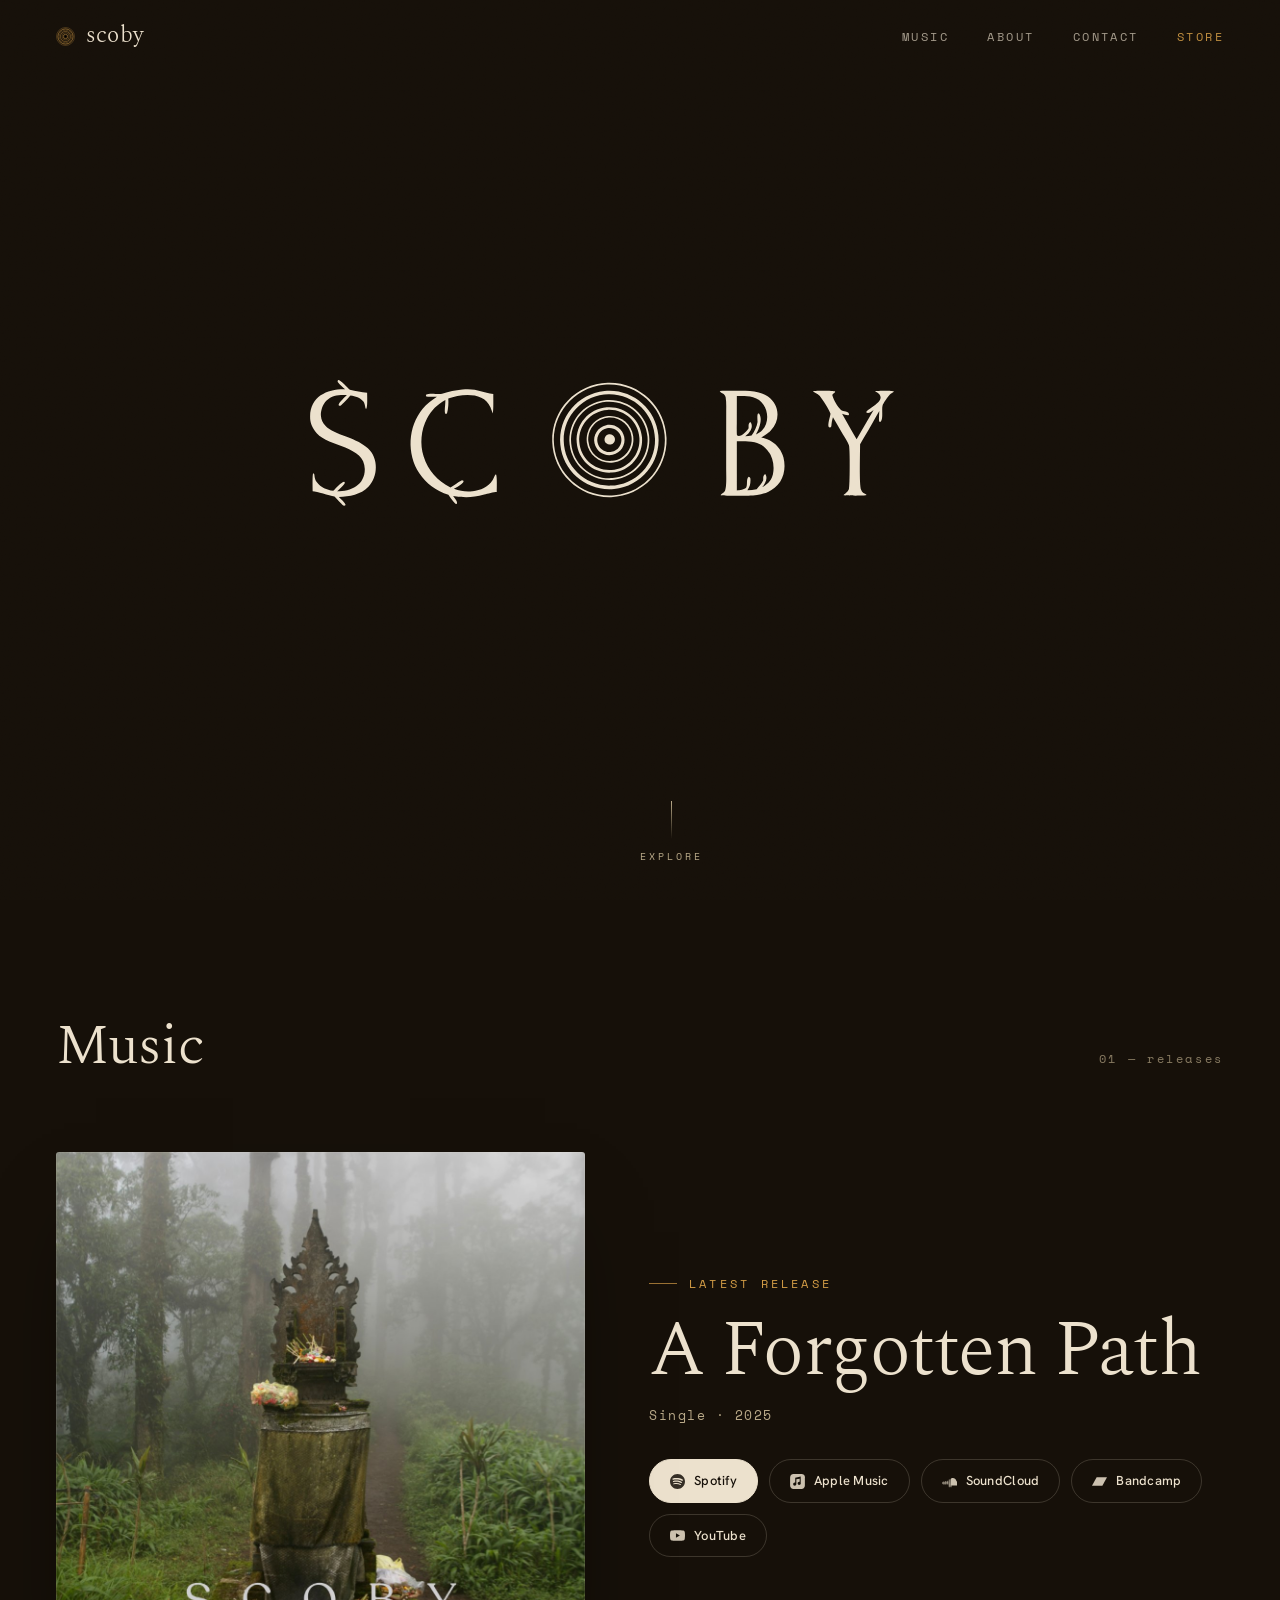
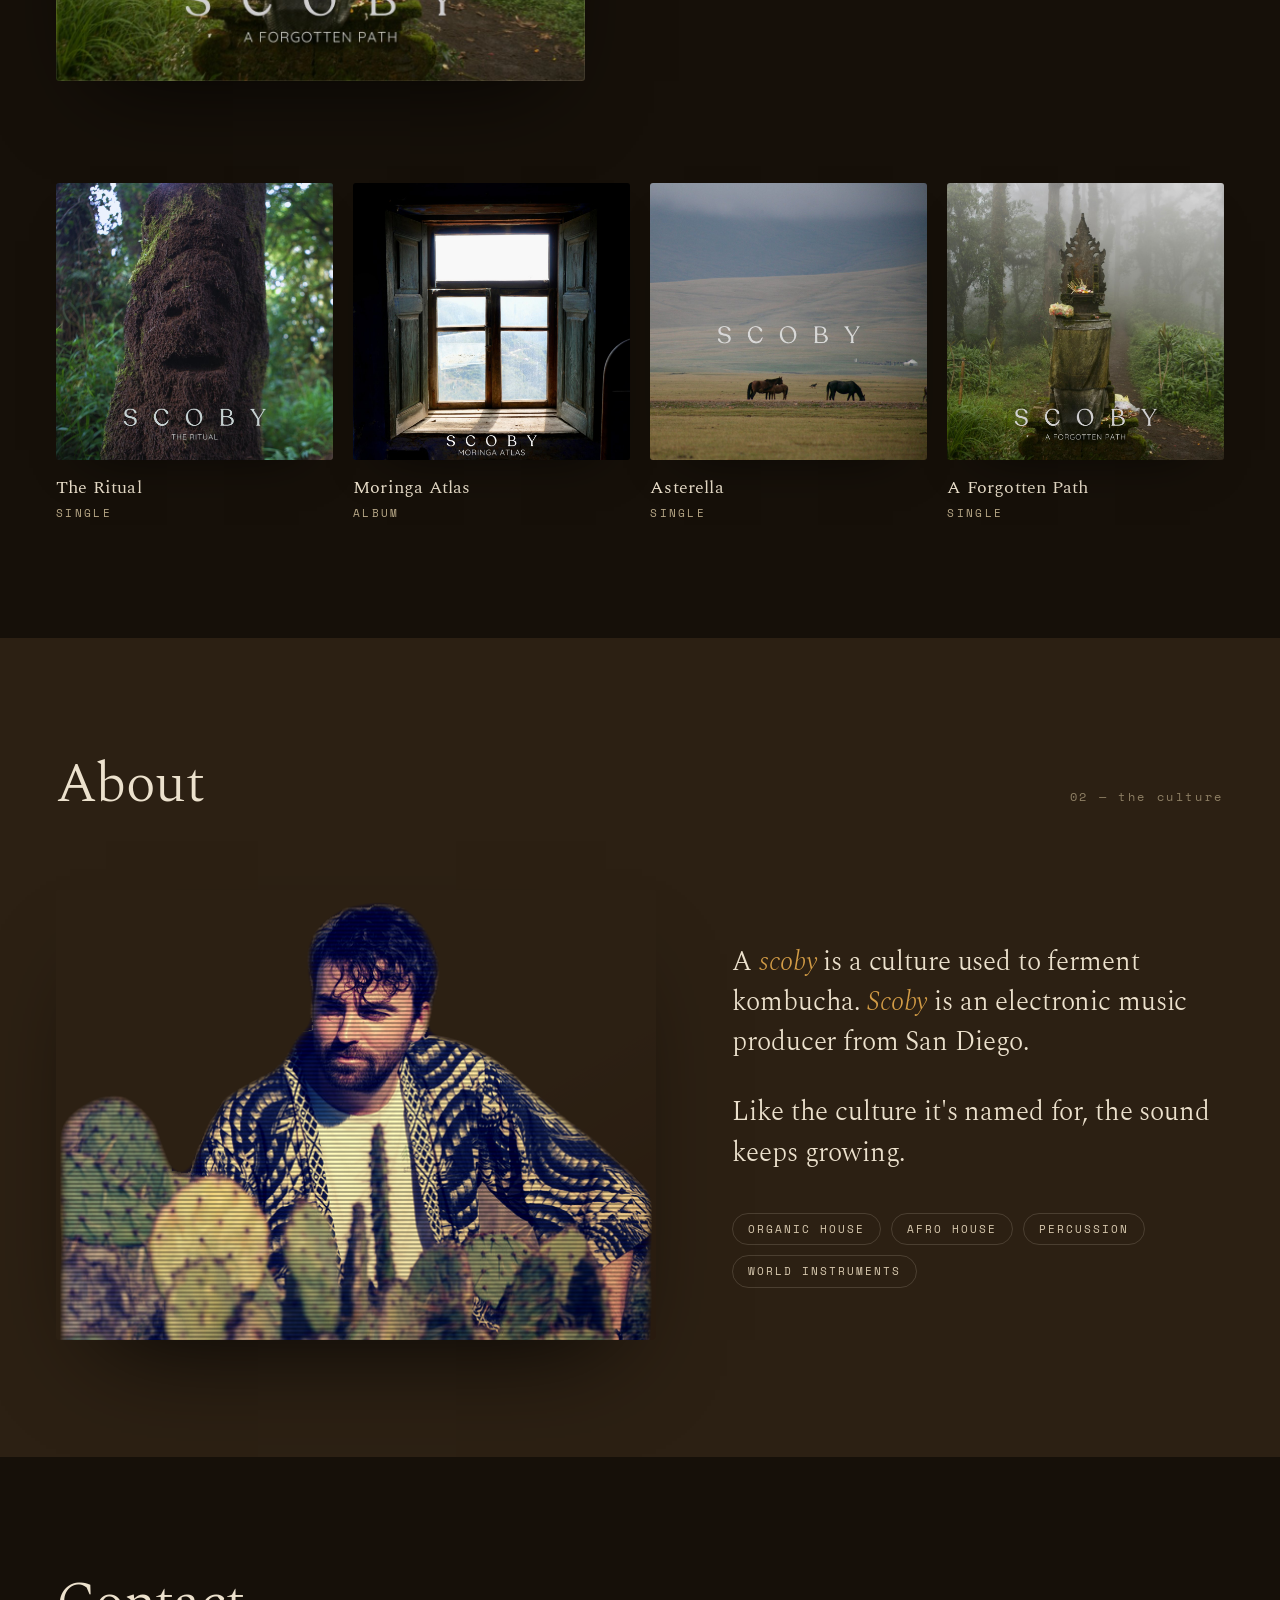
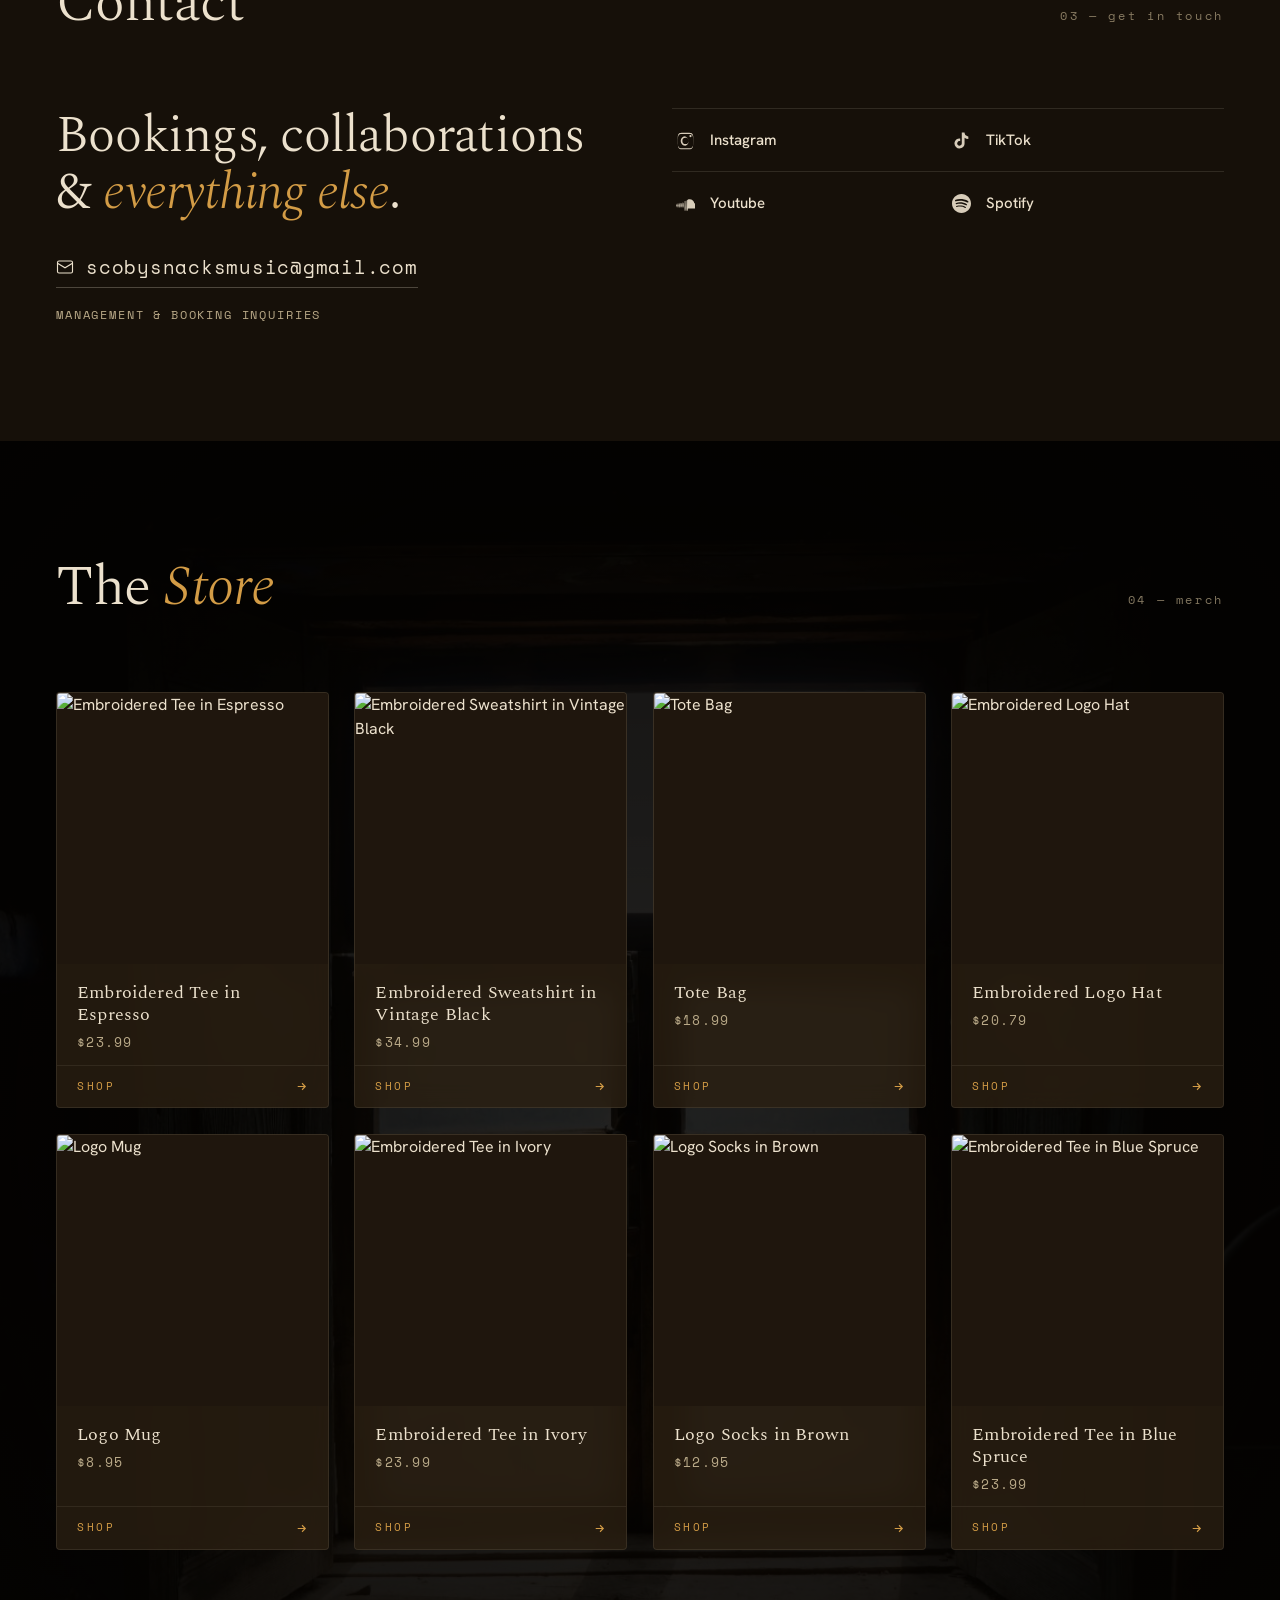
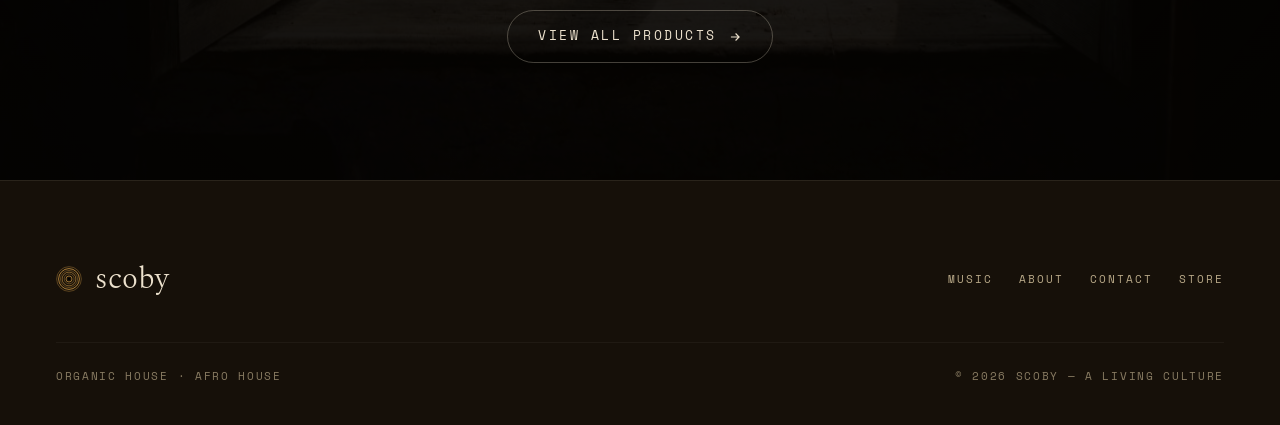
==== index.html @ 1d7c2900 "fix: lowercase index.html" ====
<!DOCTYPE html>
<html lang="en">
<head>
<meta charset="UTF-8" />
<meta name="viewport" content="width=device-width, initial-scale=1.0" />
<title>scoby</title>
<link rel="stylesheet" href="assets/brand-tokens.css" />
<link rel="stylesheet" href="assets/site.css" />
<script>document.documentElement.classList.add('js');</script>
</head>
<body>

<!-- shared disc / pellicle symbol -->
<svg width="0" height="0" style="position:absolute" aria-hidden="true">
  <symbol id="disc" viewBox="0 0 100 100">
    <g fill="none" stroke="currentColor">
      <circle cx="50" cy="50" r="47.5" stroke-width="1.4"></circle>
      <circle cx="50" cy="50" r="40" stroke-width="3"></circle>
      <circle cx="50" cy="50" r="33" stroke-width="1.4"></circle>
      <circle cx="50" cy="50" r="26.5" stroke-width="2.2"></circle>
      <circle cx="50.6" cy="49.4" r="19" stroke-width="1.4"></circle>
      <circle cx="50" cy="50" r="11.5" stroke-width="2.6"></circle>
    </g>
    <circle class="o-core" cx="50.4" cy="49.6" r="4.4"></circle>
  </symbol>
</svg>

<!-- ====================== NAV ====================== -->
<nav class="nav" id="nav">
  <a class="nav-brand" href="#top">
    <svg class="disc"><use href="#disc"></use></svg>
    <span>scoby</span>
  </a>
  <div class="nav-links">
    <a href="#music">Music</a>
    <a href="#about">About</a>
    <a href="#contact">Contact</a>
    <a class="store-link" href="#store">Store</a>
  </div>
</nav>

<!-- ====================== HERO ====================== -->
<header class="hero" id="top">
  <div class="hero-mark">
    <div class="ripple-field" id="rippleField" aria-hidden="true"></div>
    <div class="wordmark" id="wordmark" style="--fg:#ece1cd;--bg:#161009" role="img" aria-label="scoby">
      <svg class="wordmark-svg" xmlns="http://www.w3.org/2000/svg" xmlns:xlink="http://www.w3.org/1999/xlink" version="1.1" viewBox="575.5 464.59 560 278.82"><g fill="none" fill-rule="nonzero" stroke="none" stroke-width="1" stroke-linecap="none" stroke-linejoin="none" stroke-miterlimit="10" font-family="none" font-weight="none" font-size="none"><g id="stage"><g id="layer1-1"><g id="Group-1"><g id="Group-1-1"><g id="Group-1-2"><g transform="translate(-25.5,0)"><path d="M857.23087,554.38393c23.24218,-0.6686 42.63164,17.61275 43.32617,40.84713c0.69181,23.23466 -17.57657,42.63701 -40.81875,43.35235c-23.27446,0.71645 -42.71723,-17.57723 -43.4104,-40.84467c-0.69289,-23.26772 17.62634,-42.68539 40.90296,-43.35481z" id="Path-1-1" fill="var(--fg)"></path><path d="M854.46094,555.77417c22.52031,-2.19141 42.54413,14.31156 44.68516,36.83032c2.13829,22.5185 -14.41563,42.49596 -36.94688,44.58405c-22.4577,2.08126 -42.36284,-14.40258 -44.49648,-36.84809c-2.13336,-22.44551 14.31008,-42.38198 36.7582,-44.56628z" id="Path-1-2" fill="var(--bg)"></path><path d="M854.8711,560.38825c19.95273,-1.96618 37.71796,12.62201 39.66484,32.57104c1.94413,19.94903 -12.66836,37.69272 -32.62383,39.61625c-19.92894,1.9208 -37.64605,-12.65973 -39.58854,-32.57871c-1.94249,-19.91898 12.62378,-37.64544 32.54753,-39.60859z" id="Path-1-3" fill="var(--fg)"></path><path d="M857.93634,562.84427c18.53359,-0.27444 33.7996,14.48977 34.13866,33.01797c0.33906,18.52818 -14.37735,33.83992 -32.91094,34.24282c-18.62329,0.40482 -34.03204,-14.39438 -34.37246,-33.01358c-0.34016,-18.61922 14.51735,-33.97139 33.14472,-34.24721z" id="Path-1-4" fill="var(--bg)"></path><path d="M855.07343,567.22298c16.1711,-1.85657 30.78359,9.74641 32.63204,25.9118c1.85117,16.16539 -9.76171,30.76778 -25.93554,32.61014c-16.1607,1.84126 -30.75681,-9.75925 -32.60578,-25.9148c-1.84899,-16.15527 9.74914,-30.75165 25.9093,-32.60712z" id="Path-1-5" fill="var(--fg)"></path><path d="M856.15352,568.34479c15.50937,-1.25027 29.1047,10.28244 30.39531,25.78251c1.28789,15.50007 -10.21289,29.12006 -25.71406,30.44907c-15.55859,1.33366 -29.24278,-10.21492 -30.5375,-25.77075c-1.29446,-15.55583 10.29273,-29.20617 25.85625,-30.46083z" id="Path-1-6" fill="var(--bg)"></path><path d="M856.50625,572.4335c13.29727,-1.06223 24.93204,8.86105 25.97657,22.15356c1.04453,13.29225 -8.9004,24.90972 -22.19766,25.93558c-13.27239,1.02396 -24.86668,-8.89194 -25.90901,-22.15877c-1.04235,-13.26655 8.86128,-24.87035 22.13011,-25.93039z" id="Path-1-7" fill="var(--fg)"></path><path d="M856.90819,574.33981c12.21718,-0.83754 22.8047,8.37313 23.66055,20.58376c0.85587,12.21089 -8.34258,22.80768 -20.55704,23.68158c-12.23878,0.8758 -22.86622,-8.34279 -23.72425,-20.57937c-0.85777,-12.23632 8.37976,-22.84651 20.62074,-23.68595z" id="Path-1-8" fill="var(--bg)"></path><path d="M856.30664,578.97794c9.43359,-1.44956 18.24648,5.04431 19.65195,14.47966c1.40547,9.43535 -5.13242,18.21439 -14.57695,19.57538c-9.38437,1.35169 -18.09446,-5.1307 -19.49089,-14.50372c-1.39617,-9.37302 5.04765,-18.11162 14.41589,-19.55132z" id="Path-1-9" fill="var(--fg)"></path><path d="M857.00937,580.10139c8.76094,-1.0491 16.71796,5.19876 17.7707,13.95757c1.05547,8.75909 -5.18983,16.71509 -13.95077,17.77403c-8.76913,1.06004 -16.73547,-5.18947 -17.79066,-13.95539c-1.05519,-8.76592 5.20078,-16.72628 13.97075,-17.77621z" id="Path-1-10" fill="var(--bg)"></path><path d="M856.05782,585.54452c6.0293,-1.30549 11.9793,2.51559 13.29453,8.54069c1.31796,6.02482 -2.49648,11.97772 -8.52031,13.30455c-6.04023,1.32983 -12.01183,-2.49237 -13.33171,-8.53221c-1.32016,-6.03984 2.51452,-12.00397 8.5575,-13.31303z" id="Path-1-11" fill="var(--fg)"></path><path d="M856.66484,587.7403c4.85625,-0.97884 9.57852,2.19086 10.50819,7.05478c0.93242,4.86364 -2.28319,9.55289 -7.15859,10.43633c-4.80704,0.87115 -9.41992,-2.2909 -10.33866,-7.08758c-0.91819,-4.79694 2.19843,-9.43807 6.98906,-10.40353z" id="Path-1-12" fill="var(--bg)"></path><path d="M857.46875,592.39237c2.00157,-0.67626 4.1754,0.3835 4.87266,2.37619c0.69727,1.99269 -0.33906,4.17536 -2.32695,4.89371c-1.30157,0.4718 -2.75899,0.20692 -3.81172,-0.69321c-1.05547,-0.89985 -1.54492,-2.29665 -1.28241,-3.65736c0.26251,-1.36071 1.23593,-2.47542 2.54842,-2.91933z" id="Path-1-13" fill="var(--fg)"></path></g><g transform="translate(-25.5,0)"><path d="M939.7543,560.37321c2.63866,-0.26789 5.92265,-0.12246 8.60507,-0.1118c7.01366,0.02789 13.23164,-0.43215 20.11133,1.17593c13.46406,3.14675 18.45977,17.82131 8.9004,28.0737c-2.24493,2.41063 -4.13711,3.48187 -7.05469,5.10173c2.80547,0.6779 4.80704,1.25001 7.31446,2.74002c4.51993,2.63833 7.79295,6.97988 9.08633,12.05126c1.5504,6.15685 0.81484,12.40086 -2.43086,17.86723c-3.60664,5.08887 -8.00078,7.76492 -14.10118,9.17511c-1.93319,0.43898 -3.89648,0.72983 -5.87343,0.87005c-2.41446,0.15253 -23.01795,0.398 -23.88476,-0.14214c0.25704,-1.16883 2.4418,-1.53675 3.19101,-3.32334l0.06563,-0.15772l0.0711,-0.17248c1.18399,-2.85072 0.74101,-12.29318 0.74101,-15.79773l0.0082,-25.33477l0.01913,-16.39964c0.00273,-3.48215 0.18866,-7.63453 -0.40742,-11.04206c-0.51406,-2.9226 -3.66952,-2.87478 -4.36133,-4.57335z" id="Path-1-14" fill="var(--fg)"></path><path d="M952.35157,597.36453c4.4461,-0.03171 8.59688,-0.21814 13.08125,0.72354c10.43437,2.18977 15.68984,13.74081 13.52148,23.56293c-1.01718,4.60286 -4.02227,7.31228 -7.96796,9.65676c1.87852,-2.28654 4.36406,-6.02809 2.58671,-9.37467c-0.10664,-0.20201 -0.3418,-0.16046 -0.60976,-0.20802c-1.41094,1.13602 -1.13204,2.7105 -1.16484,4.40306c-1.15664,2.42868 -3.08165,4.55202 -4.85625,6.55947c-2.22852,0.56747 -4.53359,0.75306 -6.81953,0.90695c1.77735,-2.52625 2.28594,-4.26638 2.28594,-7.36885c0,-1.22569 0.04648,-2.21902 -1.36718,-2.57574c-1.97695,1.46541 -0.61249,6.23502 -1.76094,7.79063c-1.1457,1.55534 -5.11601,1.95277 -6.9289,2.20507z" id="Path-1-15" fill="var(--bg)"></path><path d="M952.35977,564.12569c4.22188,-0.03636 7.80664,-0.19926 11.94375,0.89877c10.27578,2.72772 13.71836,16.436 6.8961,24.10061c-1.37265,1.54194 -2.92577,2.31933 -4.73866,3.23586c2.16016,-3.62428 5.11054,-10.90211 2.36251,-15.17915c-0.23516,-0.36546 -0.38554,-0.27033 -0.80937,-0.29221c-0.90782,0.99307 -0.36914,4.51704 -0.38282,6.38755c-0.49765,3.5647 -2.35157,7.05369 -4.41601,9.94295c-1.42735,0.26596 -3.19101,0.34005 -4.65937,0.44445c2.74258,-1.85356 6.14688,-5.86218 4.3039,-9.75543c-0.16953,-0.36191 -0.39922,-0.32117 -0.78749,-0.41193c-1.33984,0.82878 -1.03633,2.80945 -1.0418,4.24396c-1.13204,2.02686 -6.24531,7.43172 -8.55313,5.27529c-0.30352,-1.60291 -0.14765,-7.29805 -0.14492,-9.22869z" id="Path-1-16" fill="var(--bg)"></path></g><path d="M633.00227,552.20428c2.17902,-0.00383 6.67872,5.42592 8.71611,7.29068c4.3854,0.87662 8.24387,1.76855 12.71429,2.18594c-0.01777,1.8429 0.48289,11.15414 -0.75796,11.96625c-0.94472,-0.92282 -0.50831,-3.48652 -1.98542,-5.49315c-2.40324,-3.26538 -5.85594,-3.81263 -9.51918,-4.54328c-1.69122,1.8079 -5.73808,6.40776 -7.37242,7.60939c-0.85805,0.14623 -0.52582,0.20992 -1.25207,-0.21786l-0.09706,-0.62679c0.595,-1.90796 4.48984,-5.51257 6.05035,-7.09688c-5.91855,-0.12574 -10.68923,-0.20474 -15.15801,4.35357c-2.62801,2.6807 -4.24511,7.46863 -3.94816,11.22713c0.90972,11.51386 17.0368,13.65061 25.38239,17.94185c3.56399,1.51105 6.31422,3.26484 9.20199,5.84551c7.96606,7.11902 7.63875,20.84917 0.38554,28.37191c-5.63718,5.84659 -13.85562,7.26854 -21.82168,7.41149c1.33984,1.35798 4.76437,4.24314 5.00472,5.84412c-0.38692,0.67297 -0.13946,0.4688 -0.98219,0.71645c-0.82141,-0.09212 -1.62176,-1.08 -2.23589,-1.70048c-1.83613,-1.74013 -3.24543,-3.23068 -4.95113,-5.10528c-4.26181,-0.90423 -12.80371,-3.69808 -16.07704,-3.94383c-0.01148,-1.7833 -0.29258,-12.3328 0.32512,-13.09517l0.62864,-0.01313c0.71094,1.12263 0.01148,3.60079 2.0207,6.2424c3.2293,4.24506 7.24445,5.6167 12.18328,6.59336c1.65265,-1.56544 6.1209,-6.70899 8.04235,-6.74507c0.30542,0.27881 0.56355,0.38405 0.50559,0.7241c-0.27836,1.6357 -4.50106,5.19001 -5.76106,6.3676c10.38352,-0.08393 20.49141,-4.55859 20.4761,-16.54479c-0.0216,-16.99089 -26.41296,-16.11919 -35.42218,-26.29613c-3.32063,-3.75084 -4.99078,-7.30488 -4.88113,-12.4129c0.29366,-14.84704 12.81329,-20.15076 25.77641,-19.87879c-1.6696,-1.78058 -3.75101,-3.42175 -5.27352,-5.33434c-0.40934,-0.51415 -0.10636,-1.05238 0.08258,-1.64389z" id="Path-1-17" fill="var(--fg)"></path><path d="M724.6804,559.28311c9.87192,-1.21421 14.52472,2.33164 22.72866,3.22275c-0.06507,3.49993 0.2934,11.23423 -0.40824,14.41188c-0.69016,-1.51461 -1.08389,-3.03195 -1.70133,-4.5195c-4.84913,-11.68552 -21.6516,-9.98094 -31.07808,-6.42772c0.31145,3.21727 0.01694,7.56265 -0.90672,10.79934c-0.12087,0.42287 -0.54305,0.42395 -0.9111,0.49694l-0.43066,-0.32775c-0.76425,-1.70404 0.23407,-6.96894 0.08996,-9.91097c-6.08453,3.56388 -10.19923,7.28274 -13.51902,13.65416c-4.45894,8.6492 -5.34216,18.70259 -2.45984,27.99635c3.35671,10.53584 10.09559,17.75106 19.77446,22.7757c2.8123,-1.59634 5.28583,-3.66719 8.13942,-5.13096c0.51542,-0.26432 0.9368,0.04784 1.38413,0.27636l0.08477,0.56692c-0.97754,1.85465 -5.23496,4.22018 -7.1504,5.31685c4.87129,1.68245 8.55586,2.14659 13.65793,1.76226l0.28219,-0.02979c5.77829,-0.64592 11.28284,-3.09235 14.58215,-8.08802c0.95075,-1.4397 1.28517,-3.09182 2.20747,-4.24507l0.41152,0.07217c0.83343,1.71414 0.51489,10.39806 0.49958,12.88032c-2.21075,0.06315 -6.94995,1.26013 -9.24082,1.85464c-8.60972,2.23461 -14.21082,2.4396 -22.92965,1.04227c1.02319,1.32955 3.41331,4.04852 2.82296,5.65197l-0.69728,0.25885c-1.15336,-0.35153 -4.86007,-5.55519 -5.60601,-6.73222c-8.90613,-3.0038 -16.23234,-7.92949 -21.42136,-15.86882c-9.38847,-14.36486 -8.44429,-34.28738 2.48446,-47.56104c3.04472,-3.69781 6.51683,-6.25359 10.4918,-8.84546c-2.02371,0.01585 -5.5453,0.12438 -7.5764,-0.19107c-0.38035,-0.05904 -0.45637,-0.51744 -0.55836,-0.83315l0.29777,-0.56719c2.51153,-1.50175 9.00648,0.00711 11.64352,-0.67079c5.42364,-1.39434 9.36634,-2.64407 15.01254,-3.09017z" id="Path-1-18" fill="var(--fg)"></path><g transform="translate(-25.5,0)"><path d="M1008.63319,560.37567c1.96875,-0.23234 15.26875,-0.44062 16.19296,0.37067c-0.30078,1.34458 -2.3707,1.82785 -2.04805,3.00516c0.92695,3.38757 3.79805,8.21158 6.31641,10.63315c1.29336,1.24537 6.13594,0.64536 5.98007,3.3709l-0.50312,0.4256c-1.22227,0.13886 -3.28672,-0.67571 -4.66484,-1.05922c3.3496,6.18063 7.20508,12.67093 10.69961,18.8182l12.52343,-21.64377c-1.60507,0.94687 -3.93204,3.53601 -5.46329,1.7721c0.95704,-3.13419 18.39141,-9.41676 6.53789,-15.55473c1.76366,-0.2892 13.03204,-0.60191 13.90157,0.26568c-0.49493,0.89357 -2.31329,1.5198 -2.9832,2.20153c-1.40273,1.42905 -4.90546,6.42554 -5.4168,8.23318c-0.71366,2.51069 0.66172,9.19343 -1.20859,11.69017c-0.71913,0.37229 -0.42383,0.35207 -1.1211,0.18396c-0.6207,-1.03789 -0.03829,-6.02207 -0.05195,-7.88848l-2.55665,4.33882c-3.50273,6.47282 -7.86953,13.6271 -11.59101,20.0704c0.01641,6.52258 -0.74922,29.10393 0.74648,33.59446c0.73007,2.1977 1.87305,2.46749 3.79258,3.42229l0.13399,0.41576c-0.91329,0.69457 -15.11563,0.48492 -16.78086,0.18997c0.01913,-0.65001 3.26483,-2.28708 3.89375,-4.54847c0.74101,-2.67387 0.8586,-29.97809 0.0082,-32.34963c-0.9789,-2.73974 -2.92578,-5.45925 -4.40782,-7.97623l-7.38282,-12.65617c-0.5961,2.01538 -0.92695,3.66037 -1.11016,5.76022c-0.1039,1.20081 -0.0711,1.51816 -1.17305,1.88035c-0.33906,-0.08693 -0.74922,-0.11125 -0.84765,-0.37038c-0.90235,-2.36908 0.95704,-7.26718 1.32617,-9.90387c-1.25782,-3.28261 -5.68476,-10.19989 -7.87772,-12.98884c-0.71641,-0.91297 -3.3961,-2.59487 -4.54453,-2.9565c-0.12578,-0.29139 -0.23242,-0.54014 -0.31993,-0.74624z" id="Path-1-19" fill="var(--fg)"></path></g></g></g></g><path d="M882,433" id="Path-1-20" fill-opacity="0" fill="#000000"></path></g></g></g></svg>
    </div>
  </div>
  <a class="hero-scroll" href="#music">
    <span class="line"></span>
    explore
  </a>
</header>

<!-- ====================== MUSIC ====================== -->
<section class="s music" id="music">
  <div class="s-wrap">
    <div class="s-head reveal">
      <h2>Music</h2>
      <div class="s-num">01 — releases</div>
    </div>

    <!-- featured -->
    <div class="featured reveal">
      <div class="featured-art">
        <img src="assets/photos/covers/forgotten-path.jpg" alt="A Forgotten Path — cover art" />
      </div>
      <div class="featured-info">
        <div class="featured-tag">Latest release</div>
        <h3 class="featured-title">A Forgotten Path</h3>
        <div class="featured-meta">Single · 2025</div>
        <div class="platforms">
          <a class="plat solid" href="https://open.spotify.com/artist/4gDCBU4G6B8zIIvQwgx7DQ?si=UP82bdMqRYCZ8WVpIGgVWg" target="_blank" rel="noopener">
            <svg viewBox="0 0 24 24"><path d="M12 0C5.4 0 0 5.4 0 12s5.4 12 12 12 12-5.4 12-12S18.66 0 12 0zm5.52 17.34c-.24.36-.66.48-1.02.24-2.82-1.74-6.36-2.1-10.56-1.14-.42.12-.78-.18-.9-.54-.12-.42.18-.78.54-.9 4.56-1.02 8.52-.6 11.64 1.32.42.18.48.66.3 1.02zm1.44-3.3c-.3.42-.84.6-1.26.3-3.24-1.98-8.16-2.58-11.94-1.38-.48.12-1.02-.12-1.14-.6-.12-.48.12-1.02.6-1.14 4.38-1.32 9.78-.66 13.5 1.62.36.18.54.78.24 1.2zm.12-3.36C15.24 8.4 8.82 8.16 5.16 9.3c-.6.18-1.2-.18-1.38-.72-.18-.6.18-1.2.72-1.38 4.26-1.26 11.28-1.02 15.72 1.62.54.3.72 1.02.42 1.56-.3.42-1.02.6-1.56.3z"/></svg>
            Spotify
          </a>
          <a class="plat" href="https://music.apple.com/us/artist/scoby/1760517511" target="_blank" rel="noopener">
            <svg viewBox="0 0 24 24"><path d="M23.997 6.124a9.23 9.23 0 0 0-.24-2.19c-.317-1.31-1.062-2.31-2.18-3.043C20.7.41 19.84.180 18.94.07c-.62-.07-1.24-.09-1.85-.09H6.91c-.61 0-1.23.02-1.85.09-.9.11-1.76.34-2.44.83C1.5 1.62.75 2.62.43 3.93a9.23 9.23 0 0 0-.24 2.19C.18 6.74.18 7.36.18 7.97v8.06c0 .61 0 1.23.01 1.85.01.74.08 1.47.24 2.19.32 1.31 1.07 2.31 2.19 3.04.68.49 1.54.72 2.44.83.62.07 1.24.09 1.85.09h10.18c.61 0 1.23-.02 1.85-.09.9-.11 1.76-.34 2.44-.83 1.12-.73 1.87-1.73 2.18-3.04.16-.72.23-1.45.24-2.19.01-.62.01-1.24.01-1.85V7.97c0-.61 0-1.23-.01-1.85zM17.3 14.93c0 1.43-1.16 2.59-2.59 2.59a2.59 2.59 0 0 1-2.59-2.59c0-1.43 1.16-2.59 2.59-2.59.27 0 .52.04.77.12V7.5l-5.32 1.06v7.55c0 1.43-1.16 2.59-2.59 2.59a2.59 2.59 0 0 1 0-5.18c.27 0 .53.04.77.12V5.93l8.78-1.75v10.75z"/></svg>
            Apple Music
          </a>
          <a class="plat" href="https://soundcloud.com/scobysnacks/tracks" target="_blank" rel="noopener">
            <svg viewBox="0 0 24 24"><path d="M1.175 12.225c-.051 0-.094.046-.101.1l-.233 2.154.233 2.105c.007.058.05.1.101.1.05 0 .09-.052.099-.1l.255-2.105-.27-2.154c0-.057-.045-.1-.09-.1zm-.899.828c-.06 0-.091.037-.104.094L0 14.479l.165 1.308c.014.057.045.094.09.094s.089-.045.104-.104l.21-1.298-.21-1.319c-.015-.06-.06-.09-.09-.09zm1.83-1.229c-.061 0-.12.045-.12.104l-.21 2.563.225 2.458c0 .06.045.12.119.12.061 0 .12-.061.12-.12l.254-2.474-.254-2.548c0-.06-.061-.12-.135-.12zm.945-.089c-.075 0-.135.06-.15.135l-.193 2.64.21 2.544c.016.077.075.138.149.138.075 0 .135-.061.15-.15l.24-2.532-.24-2.623c0-.075-.06-.135-.166-.135zm1.155.36c-.005-.09-.075-.149-.159-.149-.09 0-.158.06-.164.149l-.217 2.43.2 2.563c.011.09.075.148.158.148.084 0 .153-.06.165-.148l.226-2.563-.21-2.43zm.824-.918c-.101 0-.18.09-.18.181l-.21 2.989.166 2.591c0 .104.09.181.18.181.094 0 .18-.09.18-.181l.196-2.591-.196-2.989c0-.105-.075-.181-.16-.181zm1.155.165c-.105 0-.195.09-.21.195l-.194 2.65.18 2.602c.014.105.105.18.21.18.104 0 .194-.09.21-.18l.196-2.602-.196-2.65c-.016-.12-.105-.21-.21-.21zm1.064.135c-.119 0-.21.105-.224.225l-.18 2.43.18 2.578c.014.119.105.21.224.21.12 0 .21-.105.225-.225l.195-2.563-.21-2.43c-.014-.12-.105-.225-.21-.225zm1.244-.769c-.135 0-.24.105-.24.24l-.165 3.184.165 2.563c0 .135.105.24.24.24s.24-.105.24-.24l.18-2.563-.18-3.184c0-.135-.105-.24-.24-.24zm1.066.27c-.149 0-.255.119-.27.254l-.149 2.929.165 2.548c.014.135.119.255.254.255.149 0 .254-.12.27-.255l.165-2.548-.165-2.929c-.016-.149-.121-.254-.27-.254zm1.949-2.222c-.044-.029-.104-.046-.164-.046-.075 0-.149.017-.21.061-.089.061-.149.165-.149.27v.075l-.149 8.625.075 1.575.075 1.529c.014.196.165.345.359.345.18 0 .33-.149.345-.345l.18-3.104-.18-8.685c0-.149-.105-.27-.24-.315zm1.523-.345c-.061-.045-.149-.075-.225-.075-.09 0-.18.03-.24.075-.105.075-.165.18-.165.315v.045l-.135 8.985.075 1.529.075 1.515c.014.21.18.375.39.375.195 0 .375-.165.39-.375l.149-3.044-.165-8.985c0-.165-.105-.3-.24-.36zm1.65-.66c-.061-.045-.149-.075-.24-.075-.075 0-.165.03-.225.06-.12.075-.195.21-.195.345v.135l-.119 9.494.135 1.5.119 1.485c.016.224.196.404.42.404.21 0 .39-.18.405-.404l.135-2.985-.149-9.523c0-.18-.12-.331-.286-.391zm9.78 3.93c-.464 0-.899.105-1.305.286-.27-3.044-2.819-5.428-5.928-5.428-.764 0-1.499.149-2.158.405-.255.105-.33.21-.33.42v10.514c0 .224.165.405.375.42h9.346c1.874 0 3.389-1.515 3.389-3.389s-1.515-3.389-3.389-3.389z"/></svg>
            SoundCloud
          </a>
          <a class="plat" href="https://scobysnacks.bandcamp.com/" target="_blank" rel="noopener">
            <svg viewBox="0 0 24 24"><path d="M0 18.75l7.437-13.5H24l-7.438 13.5H0z"/></svg>
            Bandcamp
          </a>
          <a class="plat" href="https://music.youtube.com/channel/UCH_X4bpYq2nIgHP8GtVC9kQ" target="_blank" rel="noopener">
            <svg viewBox="0 0 24 24"><path d="M23.498 6.186a3.016 3.016 0 0 0-2.122-2.136C19.505 3.545 12 3.545 12 3.545s-7.505 0-9.377.505A3.017 3.017 0 0 0 .502 6.186C0 8.07 0 12 0 12s0 3.93.502 5.814a3.016 3.016 0 0 0 2.122 2.136c1.871.505 9.376.505 9.376.505s7.505 0 9.377-.505a3.015 3.015 0 0 0 2.122-2.136C24 15.93 24 12 24 12s0-3.93-.502-5.814zM9.545 15.568V8.432L15.818 12l-6.273 3.568z"/></svg>
            YouTube
          </a>
        </div>
      </div>
    </div>

    <!-- release grid -->
    <div class="releases reveal">
      <a class="release" href="https://open.spotify.com/artist/4gDCBU4G6B8zIIvQwgx7DQ?si=fp825w46SFq3bZcQkEv30Q" target="_blank" rel="noopener">
        <div class="release-art">
          <img src="assets/photos/covers/the-ritual.jpg" alt="The Ritual — cover art" />
          <span class="release-play"><span><svg viewBox="0 0 24 24"><path d="M8 5v14l11-7z"/></svg></span></span>
        </div>
        <div class="release-info">
          <div class="release-name">The Ritual</div>
          <div class="release-type">Single</div>
        </div>
      </a>
      <a class="release" href="https://open.spotify.com/album/3AmwztaA2zpMO6V4MUBx7l?si=DomCKBk9StuICAQL8QI-ww" target="_blank" rel="noopener">
        <div class="release-art">
          <img src="assets/photos/covers/moringa-atlas.jpg" alt="Moringa Atlas — cover art" />
          <span class="release-play"><span><svg viewBox="0 0 24 24"><path d="M8 5v14l11-7z"/></svg></span></span>
        </div>
        <div class="release-info">
          <div class="release-name">Moringa Atlas</div>
          <div class="release-type">Album</div>
        </div>
      </a>
      <a class="release" href="https://open.spotify.com/album/3nmHlL02SeFRz4AqRgJxWf?si=6pNYYV_QS5yCsotVPH9r6g" target="_blank" rel="noopener">
        <div class="release-art">
          <img src="assets/photos/covers/masupella.jpg" alt="Asterella — cover art" />
          <span class="release-play"><span><svg viewBox="0 0 24 24"><path d="M8 5v14l11-7z"/></svg></span></span>
        </div>
        <div class="release-info">
          <div class="release-name">Asterella</div>
          <div class="release-type">Single</div>
        </div>
      </a>
      <a class="release" href="https://open.spotify.com/album/1UTHv9dyaHSPirx4PvQhwU?si=d6wdFgmNRnO60OGldvuxnA" target="_blank" rel="noopener">
        <div class="release-art">
          <img src="assets/photos/covers/forgotten-path.jpg" alt="A Forgotten Path — cover art" />
          <span class="release-play"><span><svg viewBox="0 0 24 24"><path d="M8 5v14l11-7z"/></svg></span></span>
        </div>
        <div class="release-info">
          <div class="release-name">A Forgotten Path</div>
          <div class="release-type">Single</div>
        </div>
      </a>
    </div>
  </div>
</section>

<!-- ====================== ABOUT ====================== -->
<section class="s about" id="about">
  <div class="s-wrap">
    <div class="s-head reveal">
      <h2>About</h2>
      <div class="s-num">02 — the culture</div>
    </div>
    <div class="about-grid">
      <div class="about-photo reveal">
        <img src="assets/photos/about-main.png" alt="scoby" />
      </div>
      <div class="about-body reveal">
        <p>A <em>scoby</em> is a culture used to ferment kombucha. <em>Scoby</em> is an electronic music producer from San Diego.</p>
        <p>Like the culture it's named for, the sound keeps growing.</p>
        <div class="about-tags">
          <span>organic house</span>
          <span>afro house</span>
          <span>percussion</span>
          <span>world instruments</span>
        </div>
      </div>
    </div>
  </div>
</section>

<!-- ====================== CONTACT ====================== -->
<section class="s contact" id="contact">
  <div class="s-wrap">
    <div class="s-head reveal">
      <h2>Contact</h2>
      <div class="s-num">03 — get in touch</div>
    </div>
    <div class="contact-inner">
      <div class="reveal">
        <p class="contact-lead">Bookings, collaborations &amp; <em>everything else</em>.</p>
        <a class="contact-email" href="mailto:scobysnacksmusic@gmail.com">
          <svg width="18" height="18" viewBox="0 0 24 24" fill="none" stroke="currentColor" stroke-width="1.5"><rect x="2" y="4" width="20" height="16" rx="2"></rect><path d="m2 7 10 6 10-6"></path></svg>
          <span>scobysnacksmusic@gmail.com</span>
        </a>
        <div class="contact-note">Management &amp; booking inquiries</div>
      </div>
      <div class="socials reveal">
        <a class="social" href="https://www.instagram.com/scobymusic/" target="_blank" rel="noopener">
          <svg viewBox="0 0 24 24"><path d="M12 2.16c3.2 0 3.58.01 4.85.07 1.17.05 1.8.25 2.23.41.56.22.96.48 1.38.9.42.42.68.82.9 1.38.16.42.36 1.06.41 2.23.06 1.27.07 1.65.07 4.85s-.01 3.58-.07 4.85c-.05 1.17-.25 1.8-.41 2.23-.22.56-.48.96-.9 1.38-.42.42-.82.68-1.38.9-.42.16-1.06.36-2.23.41-1.27.06-1.65.07-4.85.07s-3.58-.01-4.85-.07c-1.17-.05-1.8-.25-2.23-.41a3.72 3.72 0 0 1-1.38-.9 3.72 3.72 0 0 1-.9-1.38c-.16-.42-.36-1.06-.41-2.23C2.17 15.58 2.16 15.2 2.16 12s.01-3.58.07-4.85c.05-1.17.25-1.8.41-2.23.22-.56.48-.96.9-1.38.42-.42.82-.68 1.38-.9.42-.16 1.06-.36 2.23-.41C8.42 2.17 8.8 2.16 12 2.16zm0 1.62c-3.15 0-3.52.01-4.76.07-1.15.05-1.77.24-2.19.4-.55.22-.94.47-1.35.88-.41.41-.66.8-.88 1.35-.16.42-.35 1.04-.4 2.19-.06 1.24-.07 1.61-.07 4.76s.01 3.52.07 4.76c.05 1.15.24 1.77.4 2.19.22.55.47.94.88 1.35.41.41.8.66 1.35.88.42.16 1.04.35 2.19.4 1.24.06 1.61.07 4.76.07s3.52-.01 4.76-.07c1.15-.05 1.77-.24 2.19-.4.55-.22.94-.47 1.35-.88.41-.41.66-.8.88-1.35.16-.42.35-1.04.4-2.19.06-1.24.07-1.61.07-4.76s-.01-3.52-.07-4.76c-.05-1.15-.24-1.77-.4-2.19a3.64 3.64 0 0 0-.88-1.35 3.64 3.64 0 0 0-1.35-.88c-.42-.16-1.04-.35-2.19-.4-1.24-.06-1.61-.07-4.76-.07zm0 2.76a6.07 6.07 0 1 0 0 12.14A6.07 6.07 0 0 0 12 7.3zm0 10.01a3.94 3.94 0 1 1 0-7.88 3.94 3.94 0 0 1 0 7.88zm7.73-10.2a1.42 1.42 0 1 1-2.84 0 1.42 1.42 0 0 1 2.84 0z"/></svg>
          Instagram
          <span class="grow">↗</span>
        </a>
        <a class="social" href="https://www.tiktok.com/@scobysnackz" target="_blank" rel="noopener">
          <svg viewBox="0 0 24 24"><path d="M19.59 6.69a4.83 4.83 0 0 1-3.77-4.25V2h-3.45v13.67a2.89 2.89 0 0 1-5.2 1.74 2.89 2.89 0 0 1 2.31-4.64c.3 0 .59.04.87.13V9.4a6.84 6.84 0 0 0-1-.05A6.33 6.33 0 0 0 5 20.1a6.34 6.34 0 0 0 10.86-4.43v-7a8.16 8.16 0 0 0 4.77 1.52v-3.4a4.85 4.85 0 0 1-1.04-.1z"/></svg>
          TikTok
          <span class="grow">↗</span>
        </a>
        <a class="social" href="https://www.youtube.com/@scobysnack" target="_blank" rel="noopener">
          <svg viewBox="0 0 24 24"><path d="M1.175 12.225c-.051 0-.094.046-.101.1l-.233 2.154.233 2.105c.007.058.05.1.101.1.05 0 .09-.052.099-.1l.255-2.105-.27-2.154c0-.057-.045-.1-.09-.1zm-.899.828c-.06 0-.091.037-.104.094L0 14.479l.165 1.308c.014.057.045.094.09.094s.089-.045.104-.104l.21-1.298-.21-1.319c-.015-.06-.06-.09-.09-.09zm1.83-1.229c-.061 0-.12.045-.12.104l-.21 2.563.225 2.458c0 .06.045.12.119.12.061 0 .12-.061.12-.12l.254-2.474-.254-2.548c0-.06-.061-.12-.135-.12zm.945-.089c-.075 0-.135.06-.15.135l-.193 2.64.21 2.544c.016.077.075.138.149.138.075 0 .135-.061.15-.15l.24-2.532-.24-2.623c0-.075-.06-.135-.166-.135zm1.155.36c-.005-.09-.075-.149-.159-.149-.09 0-.158.06-.164.149l-.217 2.43.2 2.563c.011.09.075.148.158.148.084 0 .153-.06.165-.148l.226-2.563-.21-2.43zm.824-.918c-.101 0-.18.09-.18.181l-.21 2.989.166 2.591c0 .104.09.181.18.181.094 0 .18-.09.18-.181l.196-2.591-.196-2.989c0-.105-.075-.181-.16-.181zm1.155.165c-.105 0-.195.09-.21.195l-.194 2.65.18 2.602c.014.105.105.18.21.18.104 0 .194-.09.21-.18l.196-2.602-.196-2.65c-.016-.12-.105-.21-.21-.21zm1.064.135c-.119 0-.21.105-.224.225l-.18 2.43.18 2.578c.014.119.105.21.224.21.12 0 .21-.105.225-.225l.195-2.563-.21-2.43c-.014-.12-.105-.225-.21-.225zm1.244-.769c-.135 0-.24.105-.24.24l-.165 3.184.165 2.563c0 .135.105.24.24.24s.24-.105.24-.24l.18-2.563-.18-3.184c0-.135-.105-.24-.24-.24zm1.066.27c-.149 0-.255.119-.27.254l-.149 2.929.165 2.548c.014.135.119.255.254.255.149 0 .254-.12.27-.255l.165-2.548-.165-2.929c-.016-.149-.121-.254-.27-.254zm1.949-2.222c-.044-.029-.104-.046-.164-.046-.075 0-.149.017-.21.061-.089.061-.149.165-.149.27v.075l-.149 8.625.075 1.575.075 1.529c.014.196.165.345.359.345.18 0 .33-.149.345-.345l.18-3.104-.18-8.685c0-.149-.105-.27-.24-.315zm1.523-.345c-.061-.045-.149-.075-.225-.075-.09 0-.18.03-.24.075-.105.075-.165.18-.165.315v.045l-.135 8.985.075 1.529.075 1.515c.014.21.18.375.39.375.195 0 .375-.165.39-.375l.149-3.044-.165-8.985c0-.165-.105-.3-.24-.36zm1.65-.66c-.061-.045-.149-.075-.24-.075-.075 0-.165.03-.225.06-.12.075-.195.21-.195.345v.135l-.119 9.494.135 1.5.119 1.485c.016.224.196.404.42.404.21 0 .39-.18.405-.404l.135-2.985-.149-9.523c0-.18-.12-.331-.286-.391zm9.78 3.93c-.464 0-.899.105-1.305.286-.27-3.044-2.819-5.428-5.928-5.428-.764 0-1.499.149-2.158.405-.255.105-.33.21-.33.42v10.514c0 .224.165.405.375.42h9.346c1.874 0 3.389-1.515 3.389-3.389s-1.515-3.389-3.389-3.389z"/></svg>
          Youtube
          <span class="grow">↗</span>
        </a>
        <a class="social" href="https://open.spotify.com/artist/4gDCBU4G6B8zIIvQwgx7DQ?si=AL9y1htHSd6r5eSLnyTABA" target="_blank" rel="noopener">
          <svg viewBox="0 0 24 24"><path d="M12 0C5.4 0 0 5.4 0 12s5.4 12 12 12 12-5.4 12-12S18.66 0 12 0zm5.52 17.34c-.24.36-.66.48-1.02.24-2.82-1.74-6.36-2.1-10.56-1.14-.42.12-.78-.18-.9-.54-.12-.42.18-.78.54-.9 4.56-1.02 8.52-.6 11.64 1.32.42.18.48.66.3 1.02zm1.44-3.3c-.3.42-.84.6-1.26.3-3.24-1.98-8.16-2.58-11.94-1.38-.48.12-1.02-.12-1.14-.6-.12-.48.12-1.02.6-1.14 4.38-1.32 9.78-.66 13.5 1.62.42.18.54.78.24 1.2zm.12-3.36C15.24 8.4 8.82 8.16 5.16 9.3c-.6.18-1.2-.18-1.38-.72-.18-.6.18-1.2.72-1.38 4.26-1.26 11.28-1.02 15.72 1.62.54.3.72 1.02.42 1.56-.3.42-1.02.6-1.56.3z"/></svg>
          Spotify
          <span class="grow">↗</span>
        </a>
      </div>
    </div>
  </div>
</section>

<!-- ====================== STORE ====================== -->
<section class="store" id="store">
  <div class="store-bg"></div>
  <div class="store-wrap">
    <div class="s-head reveal">
      <h2>The <em>Store</em></h2>
      <div class="s-num">04 — merch</div>
    </div>
    <div class="merch-grid" id="merchGrid">
      <div class="merch-loading">
        <span class="merch-spinner"></span>
        <span>loading</span>
      </div>
    </div>
    <div class="store-cta-row reveal">
      <a class="btn btn-outline" href="https://scoby-shop.fourthwall.com" target="_blank" rel="noopener">
        View all products
        <svg viewBox="0 0 24 24"><path d="M5 12h14M13 6l6 6-6 6" fill="none" stroke="currentColor" stroke-width="2"/></svg>
      </a>
    </div>
  </div>
</section>

<!-- ====================== FOOTER ====================== -->
<footer class="footer">
  <div class="footer-inner">
    <a class="footer-mark" href="#top">
      <svg class="disc"><use href="#disc"></use></svg>
      <span>scoby</span>
    </a>
    <div class="footer-links">
      <a href="#music">Music</a>
      <a href="#about">About</a>
      <a href="#contact">Contact</a>
      <a href="#store">Store</a>
    </div>
  </div>
  <div class="footer-base">
    <span>organic house · afro house</span>
    <span>© 2026 scoby — a living culture</span>
  </div>
</footer>

<script data-cfasync="false" src="/cdn-cgi/scripts/5c5dd728/cloudflare-static/email-decode.min.js"></script><script>
  // nav background on scroll
  const nav = document.getElementById('nav');
  const onScroll = () => nav.classList.toggle('scrolled', window.scrollY > 60);
  onScroll();
  window.addEventListener('scroll', onScroll, { passive: true });

  // ripple from the O — fires outward on load, then settles
  const field = document.getElementById('rippleField');
  const reduce = window.matchMedia('(prefers-reduced-motion: reduce)').matches;
  function emitRipples() {
    if (!field || reduce) return;
    const count = 4;
    for (let i = 0; i < count; i++) {
      const r = document.createElement('span');
      r.className = 'ripple';
      r.style.animationDelay = (0.45 + i * 0.42) + 's';
      r.style.opacity = '0';
      field.appendChild(r);
      requestAnimationFrame(() => r.classList.add('go'));
      r.addEventListener('animationend', () => r.remove());
    }
  }
  // let the mark draw in first, then ripple outward from the pellicle
  window.addEventListener('load', () => {
    setTimeout(emitRipples, 950);
  });

  // scroll reveal
  var io = new IntersectionObserver((entries) => {
    entries.forEach((e) => {
      if (e.isIntersecting) { e.target.classList.add('in'); io.unobserve(e.target); }
    });
  }, { threshold: 0.12, rootMargin: '0px 0px -8% 0px' });
  document.querySelectorAll('.reveal').forEach((el) => io.observe(el));
</script>


<script>
  // Fourthwall merch — hardcoded for reliability (CORS blocks client-side API calls)
  (function initStore() {
    const SHOP = 'https://scoby-shop.fourthwall.com';
    const grid = document.getElementById('merchGrid');
    if (!grid) return;

    const products = [
      {
        name:  'Embroidered Tee in Espresso',
        price: '$23.99',
        slug:  'scoby-logo-embroidered-tee-in-espresso',
        img:   'https://imgproxy.fourthwall.dev/1l1_mVfinQ-0-5Ink_fImOMpBqljI0nS9OuYUh_ZSK4/w:800/sm:1/enc/M5fl7-ujLE8ItAD6/GVZR9iMBdDaRk-cy/RlaGqdstFzars9ao/XLVxYai1aczmFBcp/CVgkwVGw3tzau4-q/18Mg9C11_1TQ3cXT/qUEC9T_klAwN0mxt/xFxCEOwlxHe9aF0u/dY_cu3PAZhuzDwf7/7iPcgMWZUdu4AXo7/Sj5Efd96-lv_NLP8/0CuZx-ERmYACTg0y/FxCD6YiauhQHdrTY/v6EDdM3cHciwKgQ7/_-V_6fJSZFE.jpg'
      },
      {
        name:  'Embroidered Sweatshirt in Vintage Black',
        price: '$34.99',
        slug:  'scoby-logo-embroidered-sweatshirt-in-vintage-black',
        img:   'https://imgproxy.fourthwall.dev/1AAZBhg3dOLmp_IPHNLXi65A3XKq1Ap1hgTL0PADkwI/w:800/sm:1/enc/DWhrbqyXabl65Y5j/H1bpvhbQVRHoIZqt/y_bTihEhlJ_8Niew/rtmAkLibPyjld-sf/dSYRbJ-N-Bxnij6p/sTHEMXdD3rOAW5nQ/34UtbmukhbdM_7Dk/pAQBqnLHfydsK3Gk/0W9dbMyzBqe84qP4/1xrtBUYZvpeXtYM2/8haWNkPyCorT5tBG/5XGeoAxygJZlfa_v/RSvKc8oXohR7AseD/-pKKm_koAAoVRjgN/S3s0aU0TQpo.jpg'
      },
      {
        name:  'Tote Bag',
        price: '$18.99',
        slug:  'scoby-tote-bag',
        img:   'https://imgproxy.fourthwall.dev/XdQNV6JV_QY99Zu1wEkHSdcS9ChqcdeV6Xi3l9ed32A/w:800/sm:1/enc/dfgh42fE4sp6bpIk/7haYzq8iQiQVkz6W/KOnVnMbsaO0xKx2t/7MM9VZOYBQpYui5X/tLP44HixgNKSP2dq/UE1Q7uG6TmyZeuV6/VYGRPKPnUogirqGL/ZL5wGDI2nDhaW9Ey/HquEpkIys-tPA9qj/j2IclAT6wk6xUTDq/Auxsy7iEu2nagDSj/ZhHBtabxBt7ONR_L/zbDW-tlRjyuVItR1/XUR1y88G3oEF_y0_/tIxYQVonL0A.jpg'
      },
      {
        name:  'Embroidered Logo Hat',
        price: '$20.79',
        slug:  'scoby-logo-embroidered-hat',
        img:   'https://imgproxy.fourthwall.dev/TuF5UkU5V80uFH6BWYW4nWLwGNZd68X2XaU_u8-l2nk/w:800/sm:1/enc/t-T1C_-YDlLlKg8J/x_Xnf1DVwn0cVmGP/iZBBz5Ffdf9YQuM4/TCIRfHMocFSmbdtw/dEBylL72PSM-t6q8/w52a70uJuXLedLGj/sP7I4OLKNhsWPZ7i/tn2HcrEyePceyXhS/xN6urrlh0MF2Fnql/w7kG7zb1Da8ITuzx/813HC1v3Up5BpB6A/r_gf-2KUFWtAITM6/A2lCAOCSn_8pCKw_/86agQmH9YW-KwODt/ndCBm9X9Jlo.jpg'
      },
      {
        name:  'Logo Mug',
        price: '$8.95',
        slug:  'scoby-logo-mug',
        img:   'https://imgproxy.fourthwall.dev/zKBz9nCmc9ZNrOSsAo-B08KhTT8Og2suINtxBqa04dI/w:800/sm:1/enc/dDXyaYgP4chvQ4sH/Vm7UMteF_E8Uixv5/GJO_vPQ9nSK9YJkq/sT9zfsucV2Opy8Xg/gghRr4e73KAhDZ_y/-FMXPSzq7SAM_BOL/AiBQ2NIYol5NeCJb/ilyci1T8JK3EWpA2/UV5ZOtRmiMrgk2LZ/YWIbuybTQXgIoyub/fLbz0h78TYJguPSM/NsyhcIDEvsqZbmbx/L9TwgP5cGgc3UJZU/1tIGJfzrDXNPN-z6/kpRW5r8txYQ.jpg'
      },
      {
        name:  'Embroidered Tee in Ivory',
        price: '$23.99',
        slug:  'scoby-logo-embroidered-tee-in-ivory',
        img:   'https://imgproxy.fourthwall.dev/HLx7emFcAvgiInRnhC9tulIchk3Pd3Ylxl-SFGqW8rg/w:800/sm:1/enc/NfThtPr2QfJ1_1II/bXOmiQqAbDj0P7oV/uOAGnXGnqPSsvGSU/4iTxzLgLLmGVGMHW/9Aq0UmBhY6LpPvdt/FFBswMu4FG1sI5r2/pg4rIA4qlfY_fW0q/TfUHbE8lYurtUY18/OoRStBvRg2Nkzp6t/a2SC148mEVJGWHqg/sUHHd5KnWXLK17g2/ynHDNaPe9IJAZiYX/bDz6E-gBbeSCChYO/AAWnWYUOAEYz8cCG/DdrSWBtbJU4.jpg'
      },
      {
        name:  'Logo Socks in Brown',
        price: '$12.95',
        slug:  'scoby-logo-socks-in-brown',
        img:   'https://imgproxy.fourthwall.dev/5un6yI86mCGK9Po_YKnU1hfh3HybuTXzv1UFX02Dca0/w:800/sm:1/enc/EfBllJIQisYYtlZp/hkWs_klbxpj5oI_M/Wa-tkIyqSvNQK9OE/l10JgiUX72m9kJM2/vFXS78RyZ4TnqiBB/cCm4jrUILC26ZarE/F4aPJfV8BsZliDrG/gt9n4t-g_XcD3J52/IG3yXIPoYWMTjgAP/yfL7iKzjfUMb_JKw/GvvgY7e0wziPL64I/lAJR52M0QKTY8TbH/GL266eeGl-UTWwiv/djz7W3fFQYbi-odN/PKJr1qmZ8i8.jpg'
      },
      {
        name:  'Embroidered Tee in Blue Spruce',
        price: '$23.99',
        slug:  'scoby-logo-embroidered-tee-in-blue-spruce',
        img:   'https://imgproxy.fourthwall.dev/nTCr6yR0WEoekhPXoHkBtok19dsqDK6ITcZrJMPhGAE/w:800/sm:1/enc/DULnkycf1HOSLRqZ/ddJ3tuRYt0a-G2Dn/LbRa3SGeQnyk3smt/XHlxphcPHS6ffyUW/_6qNXN4ARwuFqvM-/UfC-6-Sd2bjnQAQ-/yi-fa6ltgMKCIoBq/HY2tESQIkIdBBkSh/UAzantO5ZRJG3gwU/HvjusjAt9fb3jSJi/chMEO3qF7ZZsxzj6/jBmJgtDDFSMdH0dL/JTRP7VscHkZuZ7qE/I78zRLL-ag4QwIoZ/RaMVQ-jXN38.jpg'
      }
    ];

    grid.innerHTML = products.map(p => `
      <a class="merch-card reveal" href="${SHOP}/products/${p.slug}" target="_blank" rel="noopener">
        <div class="merch-img">
          <img src="${p.img}" alt="${p.name}" loading="lazy" referrerpolicy="no-referrer" />
        </div>
        <div class="merch-info">
          <div class="merch-name">${p.name}</div>
          <div class="merch-price">${p.price}</div>
        </div>
        <span class="merch-cta">
          Shop
          <svg viewBox="0 0 24 24"><path d="M5 12h14M13 6l6 6-6 6" fill="none" stroke="currentColor" stroke-width="2"/></svg>
        </span>
      </a>`).join('');

    grid.querySelectorAll('.merch-card').forEach(el => io && io.observe(el));
  })();
</script>

</body>
</html>
---- assets/brand-tokens.css ----
/* ============================================================
   scoby — brand tokens
   The reusable foundation: palette, type, reset, primitives.
   Import this on every surface (site, board, decks).
   ============================================================ */

@import url('https://fonts.googleapis.com/css2?family=Spectral:ital,wght@0,300;0,400;0,500;0,600;1,400&family=Hanken+Grotesk:wght@300;400;500;600;700&family=Space+Mono:wght@400;700&display=swap');

:root {
  /* ---- fermented earth palette ---- */
  --loam:    #161009;   /* warm near-black ground */
  --bark:    #2c2013;   /* deep brown */
  --clay:    #bb6240;   /* terracotta */
  --brew:    #d39c46;   /* kombucha amber */
  --culture: #7e885a;   /* living olive / sage */
  --mother:  #a55f37;   /* deep rust — the "mother" */
  --whey:    #ece1cd;   /* warm cream */
  --whey-2:  #d9cab0;   /* dim cream */
  --whey-3:  #b9a988;   /* muted */

  --ink:     #161009;
  --paper:   #ece1cd;

  /* ---- logo recolour hooks (consumed by /logo SVGs) ---- */
  --scoby-ink:    var(--whey);
  --scoby-ground: var(--loam);

  --maxw: 1180px;

  --serif: 'Spectral', Georgia, serif;
  --sans:  'Hanken Grotesk', system-ui, sans-serif;
  --mono:  'Space Mono', ui-monospace, monospace;
}

* { box-sizing: border-box; margin: 0; padding: 0; }

html { scroll-behavior: smooth; }

body {
  font-family: var(--sans);
  background: var(--loam);
  color: var(--whey);
  -webkit-font-smoothing: antialiased;
  text-rendering: optimizeLegibility;
  line-height: 1.5;
}

/* grain overlay — fixed, non-interactive */
body::after {
  content: "";
  position: fixed;
  inset: 0;
  pointer-events: none;
  z-index: 9999;
  opacity: 0.05;
  mix-blend-mode: overlay;
  background-image: url("data:image/svg+xml,%3Csvg xmlns='http://www.w3.org/2000/svg' width='180' height='180'%3E%3Cfilter id='n'%3E%3CfeTurbulence type='fractalNoise' baseFrequency='0.85' numOctaves='2' stitchTiles='stitch'/%3E%3C/filter%3E%3Crect width='100%25' height='100%25' filter='url(%23n)'/%3E%3C/svg%3E");
}

/* ============================================================
   layout
   ============================================================ */
.section { padding: clamp(64px, 9vw, 130px) clamp(24px, 6vw, 88px); }
.wrap { max-width: var(--maxw); margin: 0 auto; }

.bg-loam   { background: var(--loam);   color: var(--whey); }
.bg-bark   { background: var(--bark);   color: var(--whey); }
.bg-paper  { background: var(--paper);  color: var(--ink); }
.bg-clay   { background: var(--clay);   color: #1c1109; }

.divider { height: 1px; background: currentColor; opacity: 0.14; }

/* ============================================================
   type primitives
   ============================================================ */
.eyebrow {
  font-family: var(--mono);
  font-size: 12px;
  letter-spacing: 0.32em;
  text-transform: uppercase;
  opacity: 0.62;
  display: flex;
  align-items: center;
  gap: 14px;
}
.eyebrow::before {
  content: "";
  width: 26px; height: 1px;
  background: currentColor;
  opacity: 0.6;
}

.section-num {
  font-family: var(--mono);
  font-size: 12px;
  letter-spacing: 0.2em;
  opacity: 0.4;
}

h1, h2, h3 { font-family: var(--serif); font-weight: 400; line-height: 1.05; }

.h-lead {
  font-size: clamp(34px, 5vw, 64px);
  letter-spacing: -0.01em;
  font-weight: 300;
}
.h-lead em { font-style: italic; color: var(--brew); }

.kicker {
  font-family: var(--mono);
  font-size: 12.5px;
  letter-spacing: 0.18em;
  text-transform: uppercase;
}

.lede {
  font-family: var(--serif);
  font-size: clamp(19px, 2vw, 24px);
  line-height: 1.55;
  font-weight: 300;
  max-width: 30ch;
}
.body { font-size: 15.5px; line-height: 1.65; opacity: 0.82; max-width: 46ch; }
.muted { opacity: 0.6; }

/* concentric disc mark (reusable) */
.disc { display: block; }
.disc circle, .disc ellipse { fill: none; }
---- assets/site.css ----
/* ============================================================
   scoby — website
   Builds on brand-tokens.css. Warm, cinematic, immersive.
   ============================================================ */

:root {
  --nav-h: 74px;
  --ease: cubic-bezier(0.22, 1, 0.36, 1);
}

html { scroll-behavior: smooth; }
body { overflow-x: hidden; }

/* honor anchor offset under fixed nav */
section[id] { scroll-margin-top: var(--nav-h); }

img { display: block; max-width: 100%; }
a { color: inherit; text-decoration: none; }

/* ============================================================
   NAV
   ============================================================ */
.nav {
  position: fixed;
  top: 0; left: 0; right: 0;
  height: var(--nav-h);
  z-index: 200;
  display: flex;
  align-items: center;
  justify-content: space-between;
  padding: 0 clamp(20px, 5vw, 56px);
  transition: background 0.5s var(--ease), backdrop-filter 0.5s var(--ease), border-color 0.5s var(--ease);
  border-bottom: 1px solid transparent;
}
.nav.scrolled {
  background: color-mix(in srgb, var(--loam) 78%, transparent);
  backdrop-filter: blur(14px) saturate(1.1);
  -webkit-backdrop-filter: blur(14px) saturate(1.1);
  border-bottom-color: color-mix(in srgb, var(--whey) 10%, transparent);
}
.nav-brand {
  display: flex;
  align-items: center;
  gap: 11px;
  font-family: var(--serif);
  font-weight: 300;
  font-size: 23px;
  letter-spacing: 0.01em;
  color: var(--whey);
  opacity: 0;
  transform: translateY(-4px);
  transition: opacity 0.6s var(--ease), transform 0.6s var(--ease);
  pointer-events: none;
}
.nav.scrolled .nav-brand { opacity: 1; transform: none; pointer-events: auto; }
.nav-brand .disc { width: 19px; height: 19px; color: var(--brew); }

.nav-links {
  display: flex;
  align-items: center;
  gap: clamp(20px, 3vw, 42px);
}
.nav-links a {
  font-family: var(--mono);
  font-size: 12px;
  letter-spacing: 0.2em;
  text-transform: uppercase;
  color: var(--whey);
  opacity: 0.66;
  position: relative;
  padding: 6px 0;
  transition: opacity 0.3s var(--ease);
}
.nav-links a::after {
  content: "";
  position: absolute;
  left: 0; bottom: 0;
  width: 100%; height: 1px;
  background: var(--brew);
  transform: scaleX(0);
  transform-origin: left;
  transition: transform 0.4s var(--ease);
}
.nav-links a:hover { opacity: 1; }
.nav-links a:hover::after { transform: scaleX(1); }
.nav-links a.store-link { color: var(--brew); opacity: 0.9; }

.nav-toggle { display: none; }

/* ============================================================
   HERO
   ============================================================ */
.hero {
  position: relative;
  min-height: 100svh;
  display: flex;
  flex-direction: column;
  align-items: center;
  justify-content: center;
  text-align: center;
  overflow: hidden;
  background: var(--loam);
}

.hero-eyebrow {
  font-family: var(--mono);
  font-size: clamp(10px, 1.1vw, 12.5px);
  letter-spacing: 0.4em;
  text-transform: uppercase;
  color: var(--whey-3);
  margin-bottom: clamp(26px, 4vh, 44px);
}
@media (prefers-reduced-motion: no-preference) {
  .hero-eyebrow { opacity: 0; animation: fadeUp 1.1s var(--ease) 1.5s forwards; }
}

/* ripple field + wordmark */
.hero-mark {
  position: relative;
  display: flex;
  align-items: center;
  justify-content: center;
  width: min(72vw, 760px);
}

.wordmark {
  position: relative;
  z-index: 3;
  width: 100%;
  display: block;
  --fg: var(--whey);
  --bg: var(--loam);
}
.wordmark-svg {
  display: block;
  width: 100%;
  height: auto;
  overflow: visible;
}
@media (prefers-reduced-motion: no-preference) {
  .wordmark-svg {
    opacity: 0;
    transform: scale(0.965);
    transform-origin: 50% 50%;
    animation: markIn 1.7s var(--ease) 0.25s forwards;
  }
}

/* ripple rings emitted from the O / pellicle center */
.ripple-field {
  position: absolute;
  left: 50%; top: 50%;
  width: 1px; height: 1px;
  transform: translate(-50%, -50%);
  z-index: 1;
  pointer-events: none;
}
.ripple {
  position: absolute;
  left: 50%; top: 50%;
  width: 12vw;
  height: 12vw;
  max-width: 130px;
  max-height: 130px;
  margin-left: -6vw;
  margin-top: -6vw;
  border-radius: 50%;
  border: 1px solid var(--brew);
  transform: scale(0.2);
  opacity: 0;
}
.ripple.go { animation: ripple 3.6s var(--ease) forwards; }

.hero-scroll {
  position: absolute;
  bottom: clamp(22px, 4vh, 40px);
  left: 50%;
  transform: translateX(-50%);
  display: flex;
  flex-direction: column;
  align-items: center;
  gap: 10px;
  font-family: var(--mono);
  font-size: 10px;
  letter-spacing: 0.3em;
  text-transform: uppercase;
  color: var(--whey-3);
}
@media (prefers-reduced-motion: no-preference) {
  .hero-scroll { opacity: 0; animation: fadeUp 1.1s var(--ease) 2.1s forwards; }
}
.hero-scroll .line {
  width: 1px; height: 38px;
  background: linear-gradient(var(--whey-3), transparent);
}
@media (prefers-reduced-motion: no-preference) {
  .hero-scroll .line { animation: scrollLine 2.4s ease-in-out infinite; }
}

/* ============================================================
   keyframes
   ============================================================ */
@keyframes fadeIn { to { opacity: 1; } }
@keyframes fadeUp { from { opacity: 0; transform: translateY(12px); } to { opacity: 1; transform: none; } }
@keyframes markIn {
  from { opacity: 0; transform: scale(0.965); }
  to   { opacity: 1; transform: scale(1); }
}
@keyframes discIn {
  from { opacity: 0; transform: scale(0.6) rotate(-22deg); }
  to   { opacity: 1; transform: scale(1) rotate(0deg); }
}
@keyframes breathe {
  0%, 100% { transform: scale(1); }
  50%      { transform: scale(1.035); }
}
@keyframes ripple {
  0%   { transform: scale(0.3); opacity: 0; }
  12%  { opacity: 0.5; }
  100% { transform: scale(34); opacity: 0; }
}
@keyframes scrollLine {
  0%   { transform: scaleY(0.2); transform-origin: top; opacity: 0.3; }
  50%  { transform: scaleY(1); transform-origin: top; opacity: 1; }
  100% { transform: scaleY(0.2); transform-origin: bottom; opacity: 0.3; }
}

/* ============================================================
   SECTION SCAFFOLD
   ============================================================ */
.s {
  position: relative;
  padding: clamp(80px, 13vh, 168px) clamp(20px, 5vw, 56px);
}
.s-wrap { max-width: 1180px; margin: 0 auto; }

.s-head {
  display: flex;
  align-items: baseline;
  justify-content: space-between;
  gap: 24px;
  margin-bottom: clamp(40px, 6vw, 76px);
}
.s-head h2 {
  font-family: var(--serif);
  font-weight: 300;
  font-size: clamp(30px, 4.4vw, 58px);
  letter-spacing: -0.015em;
  line-height: 1.04;
}
.s-head h2 em { font-style: italic; color: var(--brew); }
.s-num {
  font-family: var(--mono);
  font-size: 12px;
  letter-spacing: 0.22em;
  color: var(--whey-3);
  opacity: 0.7;
  white-space: nowrap;
  padding-top: 0.7em;
}

/* reveal on scroll — progressive enhancement: visible by default, hidden only when JS active */
.reveal { transition: opacity 1s var(--ease), transform 1s var(--ease); }
html.js .reveal { opacity: 0; transform: translateY(26px); }
html.js .reveal.in { opacity: 1; transform: none; }
@media (prefers-reduced-motion: reduce) {
  html.js .reveal { opacity: 1; transform: none; transition: none; }
}

/* ============================================================
   MUSIC
   ============================================================ */
.music { background: var(--loam); }

.featured {
  display: grid;
  grid-template-columns: minmax(0, 0.92fr) 1fr;
  gap: clamp(32px, 5vw, 72px);
  align-items: center;
  margin-bottom: clamp(56px, 8vw, 104px);
}
.featured-art {
  position: relative;
  aspect-ratio: 1;
  border-radius: 3px;
  overflow: hidden;
  box-shadow: 0 40px 90px -40px rgba(0,0,0,0.8);
}
.featured-art img {
  width: 100%; height: 100%;
  object-fit: cover;
  transition: transform 1.4s var(--ease);
}
.featured:hover .featured-art img { transform: scale(1.04); }
.featured-art::after {
  content: "";
  position: absolute; inset: 0;
  box-shadow: inset 0 0 0 1px color-mix(in srgb, var(--whey) 9%, transparent);
  border-radius: 3px;
}

.featured-tag {
  font-family: var(--mono);
  font-size: 11.5px;
  letter-spacing: 0.28em;
  text-transform: uppercase;
  color: var(--brew);
  display: flex; align-items: center; gap: 12px;
  margin-bottom: 22px;
}
.featured-tag::before { content:""; width: 28px; height: 1px; background: var(--brew); opacity: 0.7; }
.featured-title {
  font-family: var(--serif);
  font-weight: 300;
  font-size: clamp(38px, 6vw, 78px);
  line-height: 1;
  letter-spacing: -0.02em;
  margin-bottom: 16px;
}
.featured-meta {
  font-family: var(--mono);
  font-size: 12.5px;
  letter-spacing: 0.12em;
  color: var(--whey-3);
  margin-bottom: 34px;
}

.platforms { display: flex; flex-wrap: wrap; gap: 11px; }
.plat {
  font-family: var(--sans);
  font-size: 13px;
  font-weight: 500;
  letter-spacing: 0.02em;
  color: var(--whey);
  padding: 11px 20px;
  border: 1px solid color-mix(in srgb, var(--whey) 18%, transparent);
  border-radius: 100px;
  display: inline-flex; align-items: center; gap: 9px;
  transition: all 0.34s var(--ease);
}
.plat svg { width: 15px; height: 15px; fill: currentColor; opacity: 0.85; }
.plat:hover {
  border-color: var(--brew);
  color: var(--loam);
  background: var(--brew);
}
.plat.solid {
  background: var(--whey);
  color: var(--loam);
  border-color: var(--whey);
}
.plat.solid:hover { background: var(--brew); border-color: var(--brew); }

/* release grid */
.releases {
  display: grid;
  grid-template-columns: repeat(4, 1fr);
  gap: clamp(14px, 1.6vw, 22px);
}
.release { display: block; position: relative; }
.release-art {
  position: relative;
  aspect-ratio: 1;
  border-radius: 3px;
  overflow: hidden;
  box-shadow: 0 24px 50px -34px rgba(0,0,0,0.75);
}
.release-art img {
  width: 100%; height: 100%; object-fit: cover;
  transition: transform 1.1s var(--ease), filter 0.6s var(--ease);
}
.release-art::after {
  content: "";
  position: absolute; inset: 0;
  background: linear-gradient(to top, color-mix(in srgb, var(--loam) 88%, transparent), transparent 50%);
  opacity: 0;
  transition: opacity 0.5s var(--ease);
}
.release-play {
  position: absolute;
  inset: 0;
  display: flex; align-items: center; justify-content: center;
  z-index: 2;
  opacity: 0;
  transform: scale(0.7);
  transition: opacity 0.4s var(--ease), transform 0.5s var(--ease);
}
.release-play span {
  width: 56px; height: 56px;
  border-radius: 50%;
  border: 1px solid color-mix(in srgb, var(--whey) 70%, transparent);
  display: flex; align-items: center; justify-content: center;
  backdrop-filter: blur(3px);
}
.release-play svg { width: 16px; height: 16px; fill: var(--whey); margin-left: 2px; }
.release:hover .release-art img { transform: scale(1.06); }
.release:hover .release-art::after { opacity: 1; }
.release:hover .release-play { opacity: 1; transform: scale(1); }

.release-info { margin-top: 14px; }
.release-name {
  font-family: var(--serif);
  font-size: 18px;
  font-weight: 400;
  letter-spacing: 0.01em;
}
.release-type {
  font-family: var(--mono);
  font-size: 10.5px;
  letter-spacing: 0.22em;
  text-transform: uppercase;
  color: var(--whey-3);
  margin-top: 5px;
}

/* ============================================================
   ABOUT
   ============================================================ */
.about { background: var(--bark); }
.about-grid {
  display: grid;
  grid-template-columns: 1fr minmax(0, 0.82fr);
  gap: clamp(36px, 6vw, 90px);
  align-items: center;
}
.about-photo {
  position: relative;
  border-radius: 3px;
  overflow: hidden;
  box-shadow: 0 50px 100px -50px rgba(0,0,0,0.9);
}
.about-photo img {
  width: 100%;
  aspect-ratio: 4 / 3;
  object-fit: cover;
  filter: saturate(0.94) contrast(1.04);
}
.about-photo::after {
  content: "";
  position: absolute; inset: 0;
  background: linear-gradient(150deg, transparent 55%, color-mix(in srgb, var(--mother) 30%, transparent));
  mix-blend-mode: multiply;
}
.about-body p {
  font-family: var(--serif);
  font-weight: 300;
  font-size: clamp(19px, 2.1vw, 27px);
  line-height: 1.5;
  letter-spacing: -0.005em;
}
.about-body p + p { margin-top: 1.1em; }
.about-body em { font-style: italic; color: var(--brew); }
.about-tags {
  display: flex; flex-wrap: wrap; gap: 10px;
  margin-top: 40px;
}
.about-tags span {
  font-family: var(--mono);
  font-size: 11px;
  letter-spacing: 0.18em;
  text-transform: uppercase;
  color: var(--whey-2);
  padding: 7px 15px;
  border: 1px solid color-mix(in srgb, var(--whey) 16%, transparent);
  border-radius: 100px;
}

/* ============================================================
   CONTACT
   ============================================================ */
.contact { background: var(--loam); }
.contact-inner {
  display: grid;
  grid-template-columns: 1fr 1fr;
  gap: clamp(36px, 5vw, 80px);
  align-items: start;
}
.contact-lead {
  font-family: var(--serif);
  font-weight: 300;
  font-size: clamp(28px, 4vw, 52px);
  line-height: 1.12;
  letter-spacing: -0.015em;
}
.contact-lead em { font-style: italic; color: var(--brew); }
.contact-email {
  display: inline-flex;
  align-items: center;
  gap: 12px;
  margin-top: 30px;
  font-family: var(--mono);
  font-size: clamp(15px, 1.8vw, 19px);
  letter-spacing: 0.04em;
  color: var(--whey);
  border-bottom: 1px solid color-mix(in srgb, var(--whey) 26%, transparent);
  padding-bottom: 6px;
  transition: border-color 0.4s var(--ease), color 0.4s var(--ease);
}
.contact-email:hover { color: var(--brew); border-color: var(--brew); }
.contact-note {
  font-family: var(--mono);
  font-size: 11.5px;
  letter-spacing: 0.16em;
  text-transform: uppercase;
  color: var(--whey-3);
  margin-top: 18px;
}

.socials { display: grid; grid-template-columns: 1fr 1fr; gap: 0; }
.social {
  display: flex;
  align-items: center;
  gap: 15px;
  padding: 19px 4px;
  border-top: 1px solid color-mix(in srgb, var(--whey) 12%, transparent);
  font-family: var(--sans);
  font-size: 15px;
  font-weight: 500;
  color: var(--whey);
  transition: color 0.3s var(--ease), padding-left 0.4s var(--ease);
}
.social:hover { color: var(--brew); padding-left: 12px; }
.social svg { width: 19px; height: 19px; fill: currentColor; flex-shrink: 0; opacity: 0.9; }
.social .grow {
  margin-left: auto;
  font-family: var(--mono);
  font-size: 16px;
  opacity: 0;
  transform: translateX(-6px);
  transition: opacity 0.3s var(--ease), transform 0.3s var(--ease);
}
.social:hover .grow { opacity: 0.7; transform: none; }

/* ============================================================
   STORE (live Fourthwall)
   ============================================================ */
.store {
  position: relative;
  padding: clamp(80px, 13vh, 168px) clamp(20px, 5vw, 56px);
  overflow: hidden;
}
.store-bg {
  position: absolute; inset: 0;
  background-image: url("photos/window.jpg");
  background-size: cover;
  background-position: center;
  filter: saturate(0.85) contrast(1.05) brightness(0.26);
}
.store-bg::after {
  content: "";
  position: absolute; inset: 0;
  background:
    radial-gradient(80% 80% at 50% 50%, transparent, color-mix(in srgb, var(--loam) 82%, transparent)),
    linear-gradient(color-mix(in srgb, var(--loam) 55%, transparent), color-mix(in srgb, var(--bark) 50%, transparent));
}
.store-wrap {
  position: relative;
  z-index: 2;
  max-width: 1180px;
  margin: 0 auto;
}

/* product grid */
.merch-grid {
  display: grid;
  grid-template-columns: repeat(auto-fill, minmax(230px, 1fr));
  gap: clamp(14px, 2vw, 26px);
  margin-bottom: clamp(36px, 5vw, 60px);
  min-height: 140px;
}

/* loading state */
.merch-loading {
  grid-column: 1 / -1;
  display: flex;
  align-items: center;
  justify-content: center;
  gap: 14px;
  padding: 64px 0;
  font-family: var(--mono);
  font-size: 11px;
  letter-spacing: 0.28em;
  text-transform: uppercase;
  color: var(--whey-3);
}
.merch-spinner {
  display: block;
  width: 18px; height: 18px;
  border: 1.5px solid color-mix(in srgb, var(--brew) 28%, transparent);
  border-top-color: var(--brew);
  border-radius: 50%;
  animation: spin 0.9s linear infinite;
}
@keyframes spin { to { transform: rotate(360deg); } }

.merch-empty {
  grid-column: 1 / -1;
  text-align: center;
  font-family: var(--serif);
  font-size: 19px;
  font-weight: 300;
  color: var(--whey-2);
  padding: 64px 0;
}
.merch-empty a { color: var(--brew); text-decoration: underline; text-underline-offset: 4px; }

/* product card */
.merch-card {
  display: flex;
  flex-direction: column;
  background: color-mix(in srgb, var(--bark) 78%, transparent);
  border: 1px solid color-mix(in srgb, var(--whey) 9%, transparent);
  border-radius: 4px;
  overflow: hidden;
  backdrop-filter: blur(12px);
  -webkit-backdrop-filter: blur(12px);
  transition: border-color 0.4s var(--ease), transform 0.4s var(--ease), box-shadow 0.4s var(--ease);
  cursor: pointer;
}
.merch-card:hover {
  border-color: color-mix(in srgb, var(--brew) 55%, transparent);
  transform: translateY(-5px);
  box-shadow: 0 32px 60px -28px rgba(0,0,0,0.8);
}

.merch-img {
  position: relative;
  aspect-ratio: 1;
  overflow: hidden;
  background: color-mix(in srgb, var(--loam) 60%, var(--bark));
}
.merch-img img {
  width: 100%; height: 100%;
  object-fit: cover;
  transition: transform 1.1s var(--ease);
}
.merch-card:hover .merch-img img { transform: scale(1.05); }
.merch-img-placeholder {
  width: 100%; height: 100%;
  background: color-mix(in srgb, var(--bark) 80%, var(--clay));
}

.merch-info {
  padding: 18px 20px 12px;
  flex: 1;
}
.merch-name {
  font-family: var(--serif);
  font-size: 18px;
  font-weight: 400;
  line-height: 1.22;
  letter-spacing: 0.01em;
  color: var(--whey);
}
.merch-price {
  font-family: var(--mono);
  font-size: 12.5px;
  letter-spacing: 0.1em;
  color: var(--whey-3);
  margin-top: 8px;
}

.merch-cta {
  display: flex;
  align-items: center;
  justify-content: space-between;
  padding: 13px 20px;
  border-top: 1px solid color-mix(in srgb, var(--whey) 8%, transparent);
  font-family: var(--mono);
  font-size: 10.5px;
  letter-spacing: 0.24em;
  text-transform: uppercase;
  color: var(--brew);
  transition: color 0.3s var(--ease);
}
.merch-cta svg {
  width: 13px; height: 13px;
  fill: none;
  stroke: currentColor;
  stroke-width: 2;
  transition: transform 0.4s var(--ease);
}
.merch-card:hover .merch-cta { color: var(--whey); }
.merch-card:hover .merch-cta svg { transform: translateX(4px); }

/* view-all row */
.store-cta-row { text-align: center; }

.btn {
  display: inline-flex;
  align-items: center;
  gap: 11px;
  font-family: var(--mono);
  font-size: 12.5px;
  letter-spacing: 0.2em;
  text-transform: uppercase;
  color: var(--loam);
  background: var(--whey);
  padding: 16px 30px;
  border-radius: 100px;
  border: 1px solid var(--whey);
  transition: all 0.4s var(--ease);
}
.btn:hover { background: var(--brew); border-color: var(--brew); color: var(--loam); transform: translateY(-2px); }
.btn svg { width: 14px; height: 14px; fill: none; stroke: currentColor; stroke-width: 2; }
.btn-outline {
  background: transparent;
  color: var(--whey);
  border-color: color-mix(in srgb, var(--whey) 28%, transparent);
}
.btn-outline:hover { background: var(--brew); border-color: var(--brew); color: var(--loam); }

/* ============================================================
   FOOTER
   ============================================================ */
.footer {
  background: var(--loam);
  padding: clamp(48px, 7vw, 76px) clamp(20px, 5vw, 56px) 40px;
  border-top: 1px solid color-mix(in srgb, var(--whey) 9%, transparent);
}
.footer-inner {
  max-width: 1180px; margin: 0 auto;
  display: flex;
  align-items: center;
  justify-content: space-between;
  gap: 28px;
  flex-wrap: wrap;
}
.footer-mark {
  display: flex; align-items: center; gap: 13px;
  font-family: var(--serif);
  font-weight: 300;
  font-size: 30px;
}
.footer-mark .disc { width: 26px; height: 26px; color: var(--brew); }
.footer-links { display: flex; gap: 26px; flex-wrap: wrap; }
.footer-links a {
  font-family: var(--mono);
  font-size: 11px;
  letter-spacing: 0.18em;
  text-transform: uppercase;
  color: var(--whey-3);
  transition: color 0.3s var(--ease);
}
.footer-links a:hover { color: var(--brew); }
.footer-base {
  max-width: 1180px;
  margin: 40px auto 0;
  padding-top: 26px;
  border-top: 1px solid color-mix(in srgb, var(--whey) 7%, transparent);
  display: flex;
  justify-content: space-between;
  gap: 16px;
  flex-wrap: wrap;
  font-family: var(--mono);
  font-size: 10.5px;
  letter-spacing: 0.16em;
  text-transform: uppercase;
  color: var(--whey-3);
  opacity: 0.7;
}

/* ============================================================
   RESPONSIVE
   ============================================================ */
@media (max-width: 880px) {
  .featured { grid-template-columns: 1fr; gap: 30px; }
  .featured-art { max-width: 440px; }
  .releases { grid-template-columns: repeat(2, 1fr); gap: 18px; }
  .about-grid { grid-template-columns: 1fr; }
  .contact-inner { grid-template-columns: 1fr; gap: 44px; }
  .merch-grid { grid-template-columns: repeat(2, 1fr); }
}

@media (max-width: 620px) {
  .nav-links { gap: 16px; }
  .nav-links a { font-size: 10.5px; letter-spacing: 0.14em; }
  .socials { grid-template-columns: 1fr; }
  .s-head { flex-direction: column; gap: 8px; }
  .s-num { padding-top: 0; }
  .merch-grid { grid-template-columns: 1fr 1fr; gap: 12px; }
  .merch-name { font-size: 15px; }
}
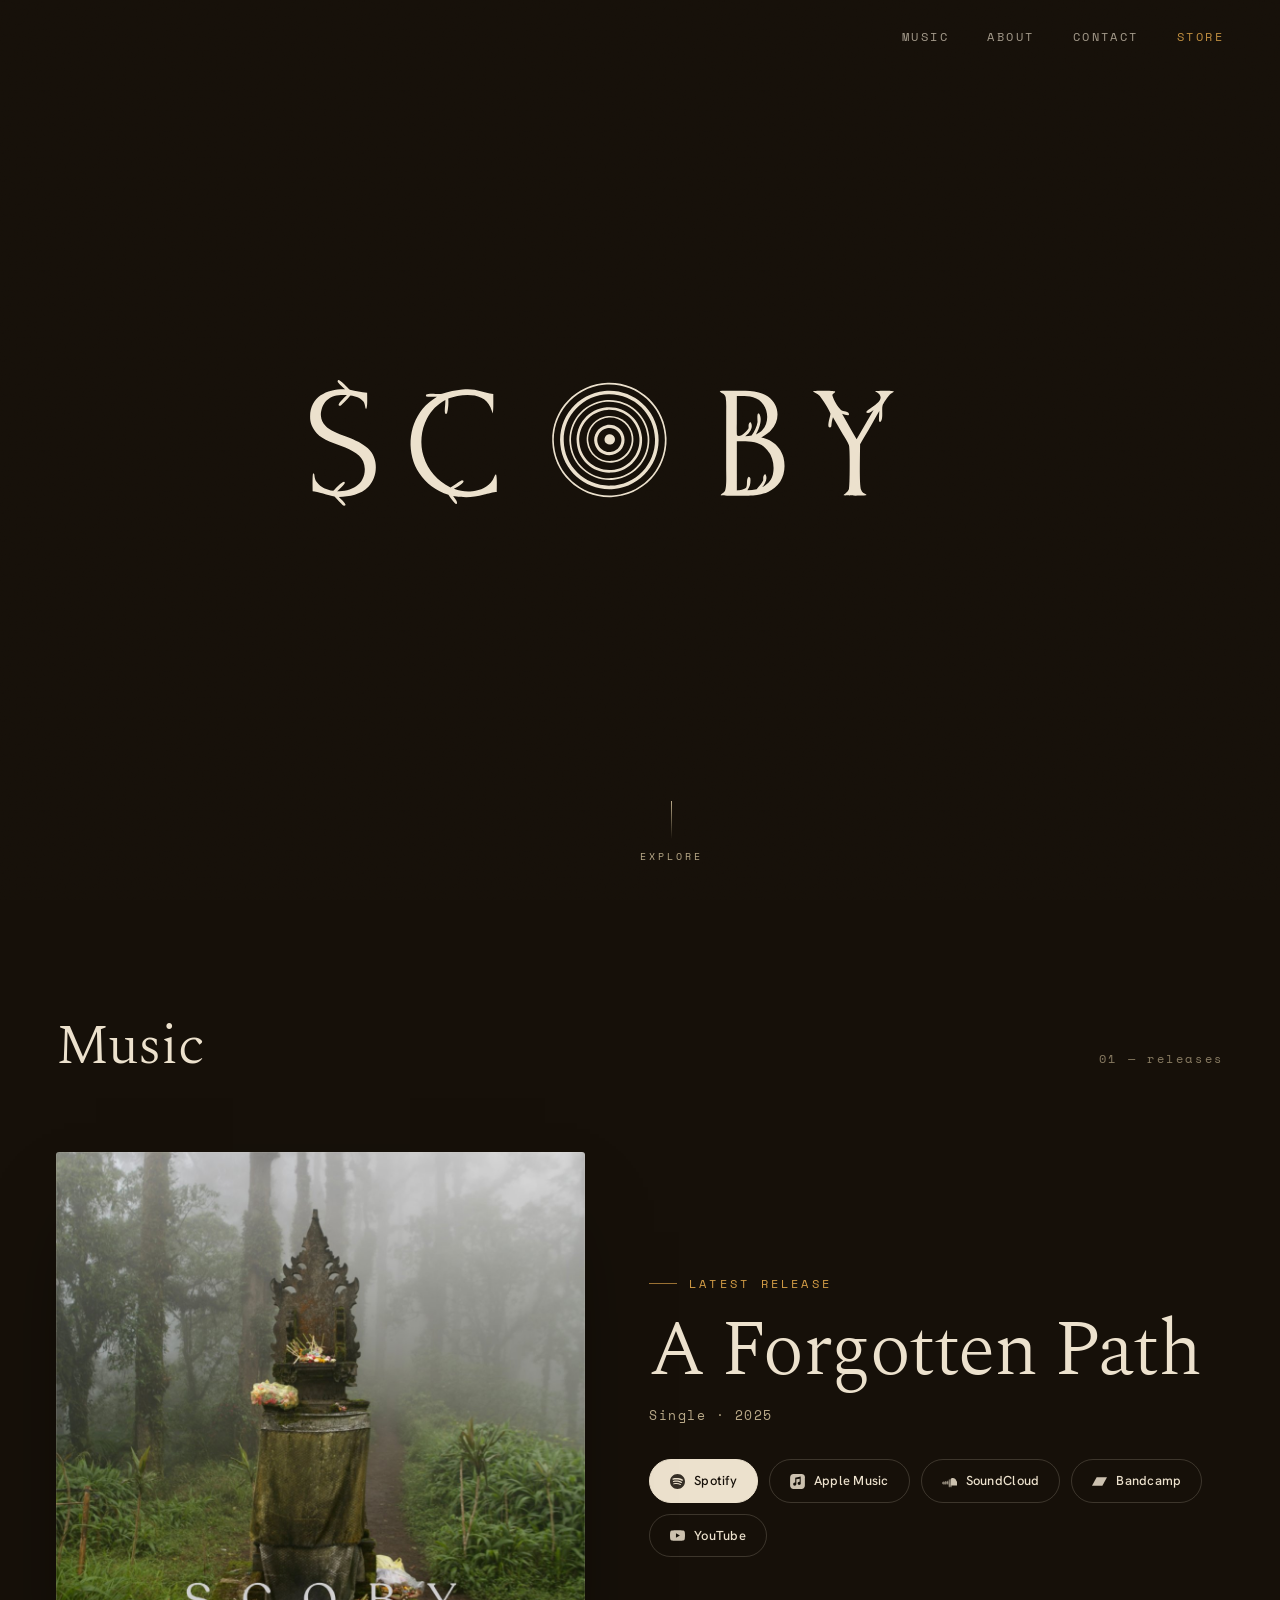
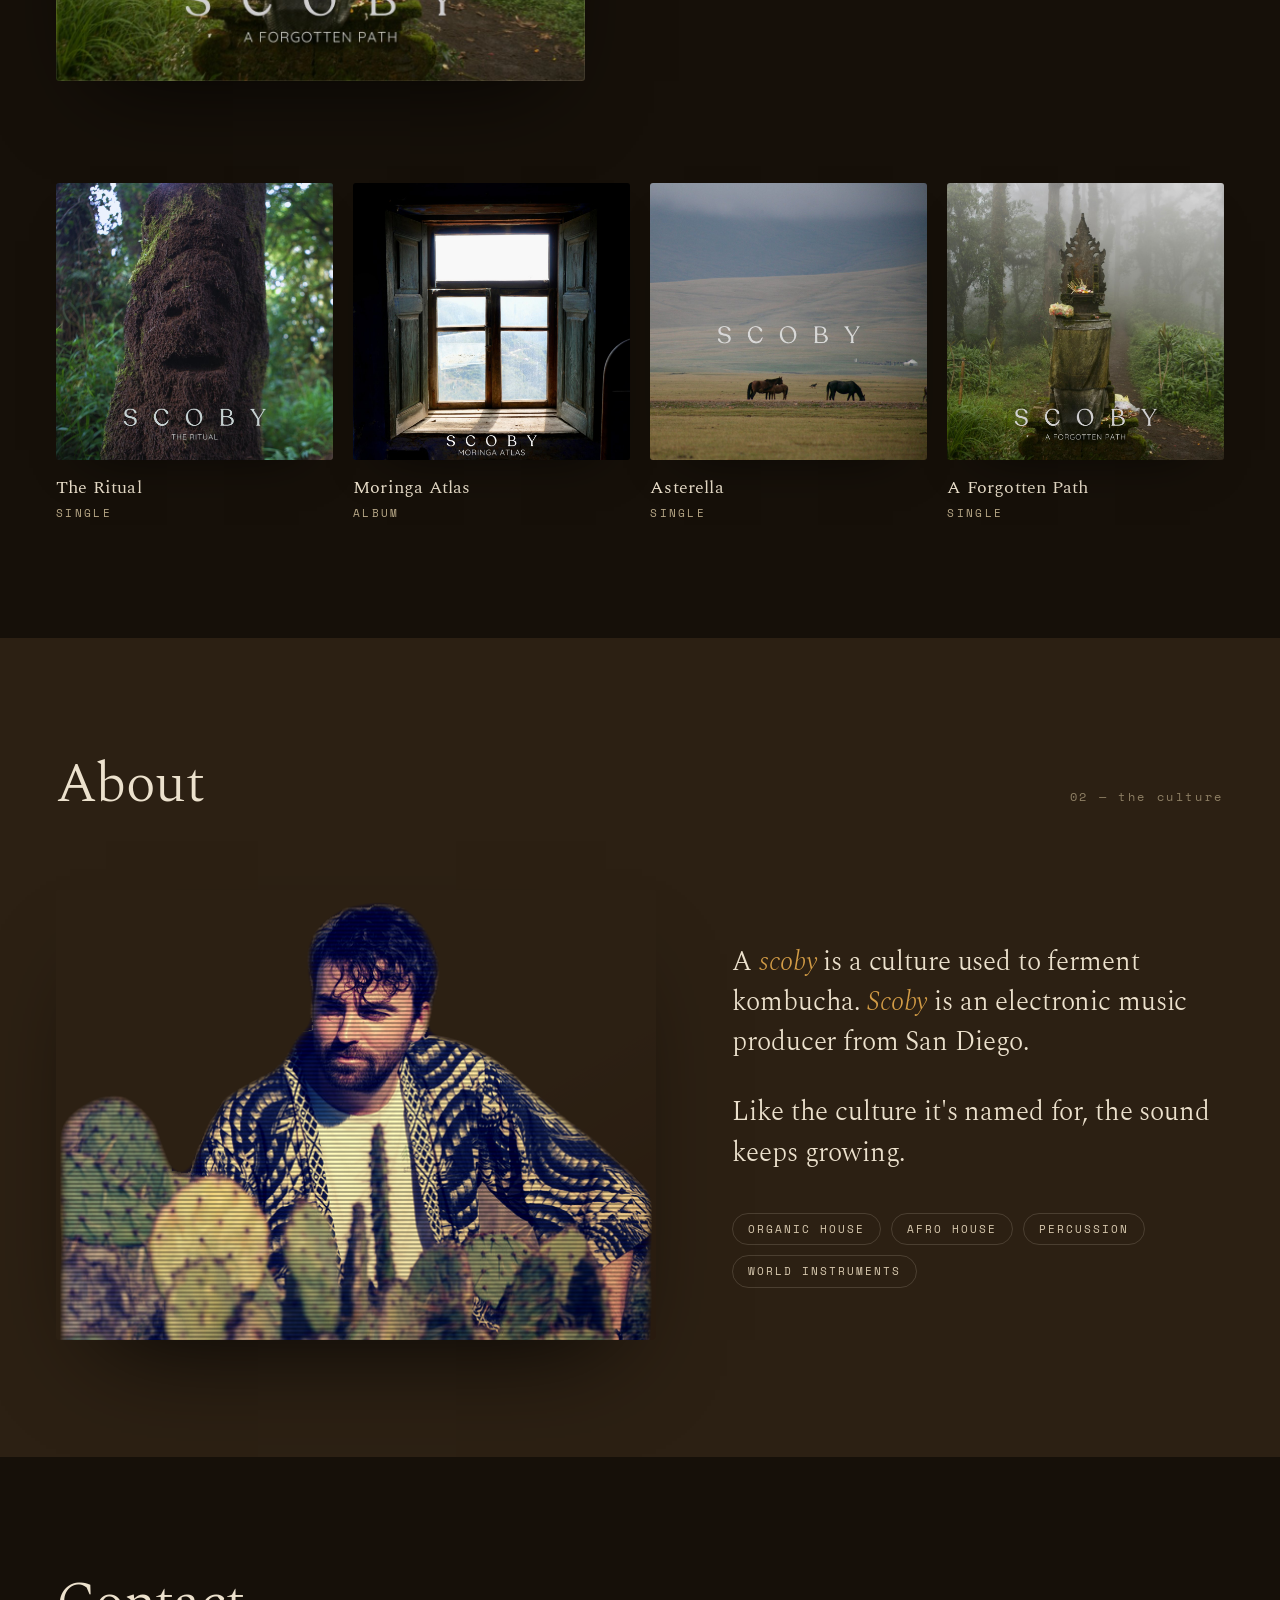
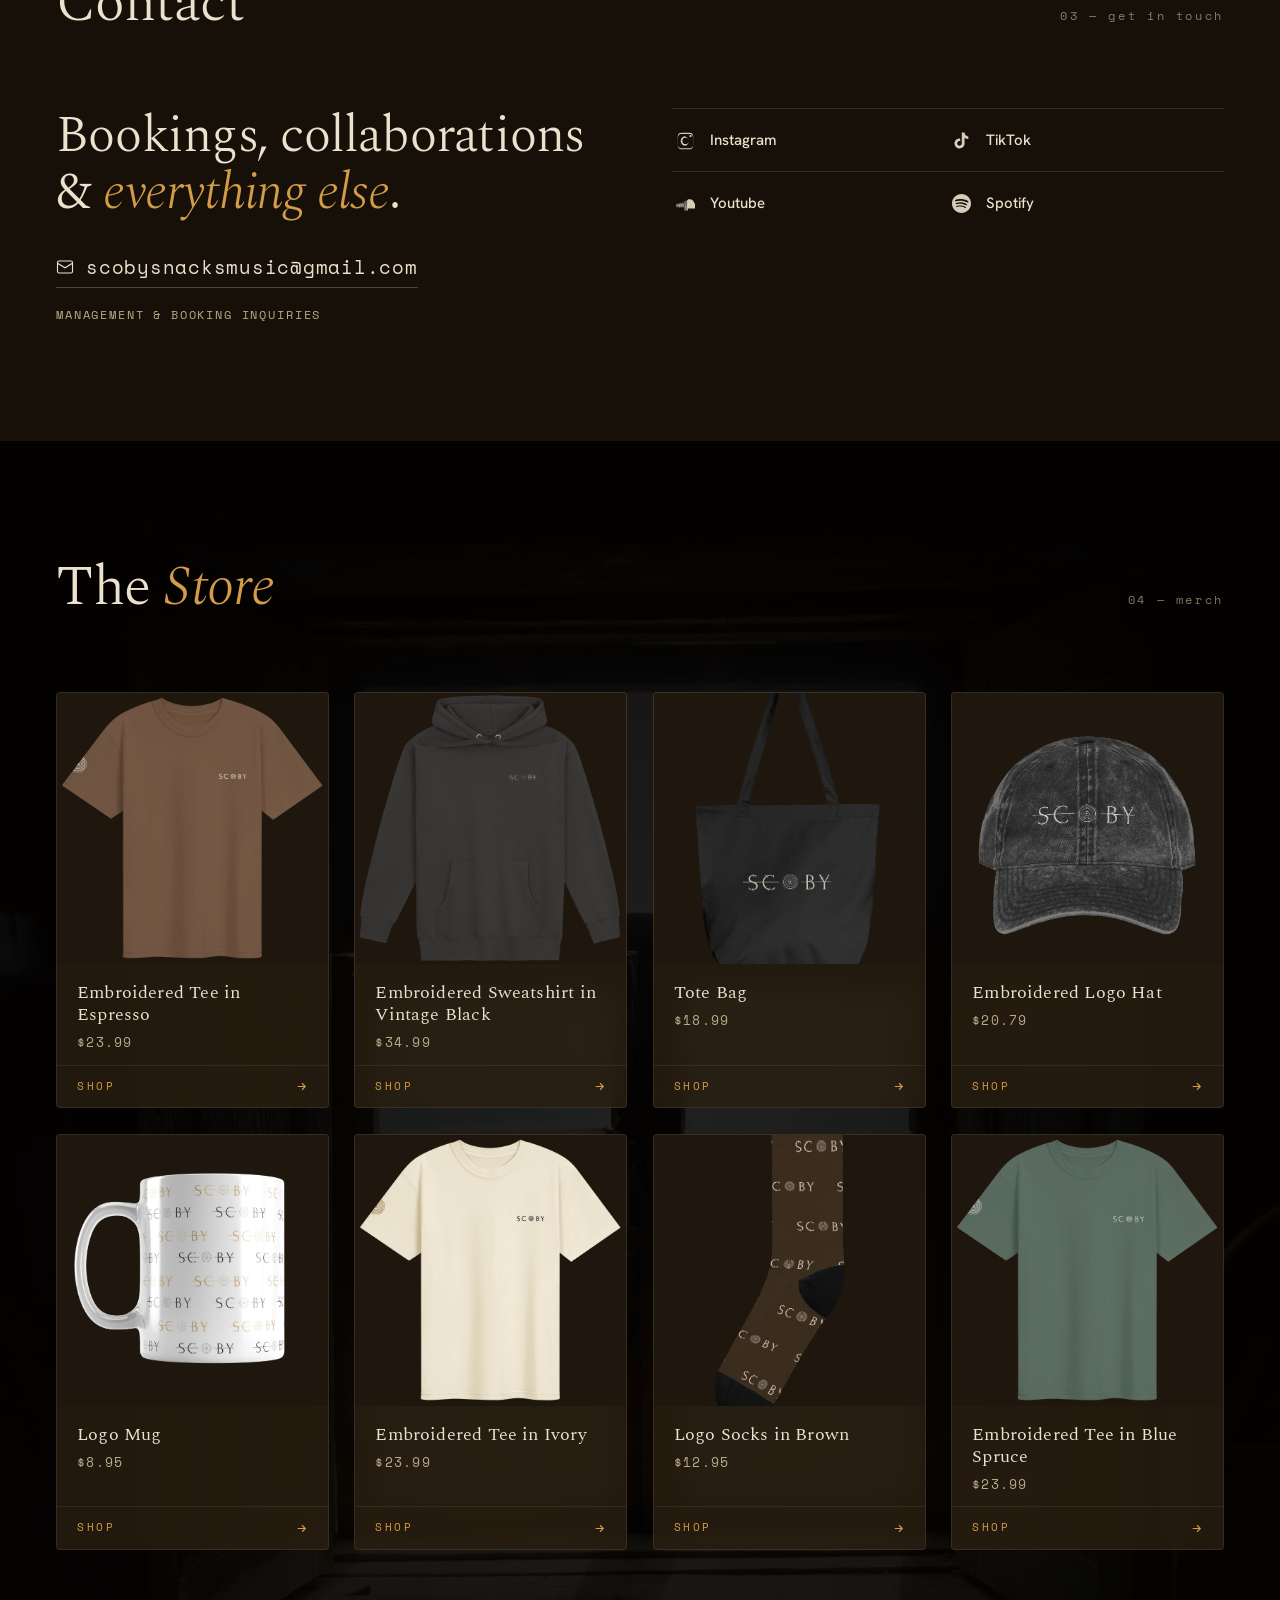
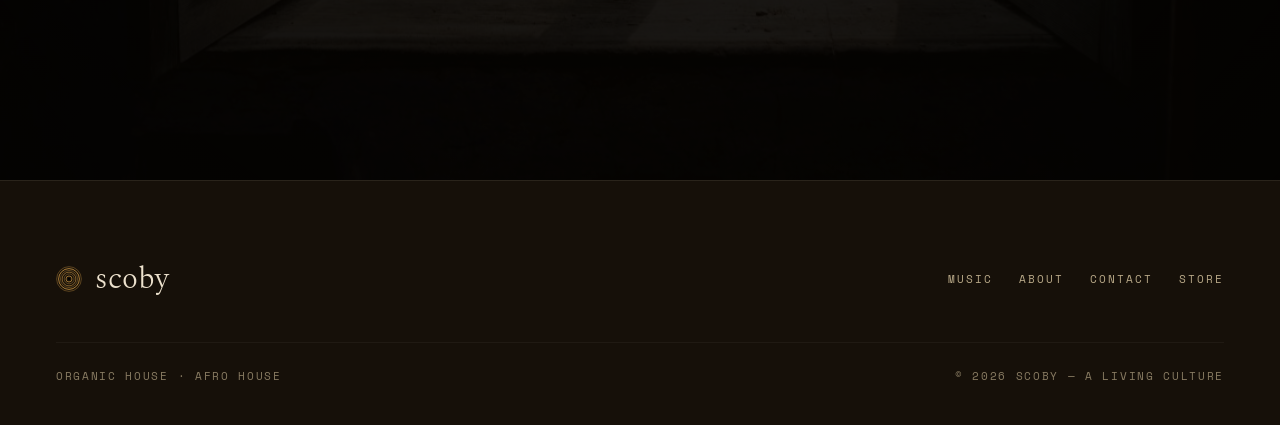
==== commit 6bff0447: "store photos v1" ====
--- a/index.html
+++ b/index.html
@@ -301,56 +301,56 @@
         name:  'Embroidered Tee in Espresso',
         price: '$23.99',
         slug:  'scoby-logo-embroidered-tee-in-espresso',
-        img:   'https://imgproxy.fourthwall.dev/1l1_mVfinQ-0-5Ink_fImOMpBqljI0nS9OuYUh_ZSK4/w:800/sm:1/enc/M5fl7-ujLE8ItAD6/GVZR9iMBdDaRk-cy/RlaGqdstFzars9ao/XLVxYai1aczmFBcp/CVgkwVGw3tzau4-q/18Mg9C11_1TQ3cXT/qUEC9T_klAwN0mxt/xFxCEOwlxHe9aF0u/dY_cu3PAZhuzDwf7/7iPcgMWZUdu4AXo7/Sj5Efd96-lv_NLP8/0CuZx-ERmYACTg0y/FxCD6YiauhQHdrTY/v6EDdM3cHciwKgQ7/_-V_6fJSZFE.jpg'
+        img:   'assets/merch/Scoby%20Logo%20Embroidered%20Tee%20in%20Espresso.avif'
       },
       {
         name:  'Embroidered Sweatshirt in Vintage Black',
         price: '$34.99',
         slug:  'scoby-logo-embroidered-sweatshirt-in-vintage-black',
-        img:   'https://imgproxy.fourthwall.dev/1AAZBhg3dOLmp_IPHNLXi65A3XKq1Ap1hgTL0PADkwI/w:800/sm:1/enc/DWhrbqyXabl65Y5j/H1bpvhbQVRHoIZqt/y_bTihEhlJ_8Niew/rtmAkLibPyjld-sf/dSYRbJ-N-Bxnij6p/sTHEMXdD3rOAW5nQ/34UtbmukhbdM_7Dk/pAQBqnLHfydsK3Gk/0W9dbMyzBqe84qP4/1xrtBUYZvpeXtYM2/8haWNkPyCorT5tBG/5XGeoAxygJZlfa_v/RSvKc8oXohR7AseD/-pKKm_koAAoVRjgN/S3s0aU0TQpo.jpg'
+        img:   'assets/merch/Scoby%20Logo%20Embroidered%20Sweatshirt%20in%20Vintage%20Black.avif'
       },
       {
         name:  'Tote Bag',
         price: '$18.99',
         slug:  'scoby-tote-bag',
-        img:   'https://imgproxy.fourthwall.dev/XdQNV6JV_QY99Zu1wEkHSdcS9ChqcdeV6Xi3l9ed32A/w:800/sm:1/enc/dfgh42fE4sp6bpIk/7haYzq8iQiQVkz6W/KOnVnMbsaO0xKx2t/7MM9VZOYBQpYui5X/tLP44HixgNKSP2dq/UE1Q7uG6TmyZeuV6/VYGRPKPnUogirqGL/ZL5wGDI2nDhaW9Ey/HquEpkIys-tPA9qj/j2IclAT6wk6xUTDq/Auxsy7iEu2nagDSj/ZhHBtabxBt7ONR_L/zbDW-tlRjyuVItR1/XUR1y88G3oEF_y0_/tIxYQVonL0A.jpg'
+        img:   'assets/merch/Scoby%20Tote%20Bag.avif'
       },
       {
         name:  'Embroidered Logo Hat',
         price: '$20.79',
         slug:  'scoby-logo-embroidered-hat',
-        img:   'https://imgproxy.fourthwall.dev/TuF5UkU5V80uFH6BWYW4nWLwGNZd68X2XaU_u8-l2nk/w:800/sm:1/enc/t-T1C_-YDlLlKg8J/x_Xnf1DVwn0cVmGP/iZBBz5Ffdf9YQuM4/TCIRfHMocFSmbdtw/dEBylL72PSM-t6q8/w52a70uJuXLedLGj/sP7I4OLKNhsWPZ7i/tn2HcrEyePceyXhS/xN6urrlh0MF2Fnql/w7kG7zb1Da8ITuzx/813HC1v3Up5BpB6A/r_gf-2KUFWtAITM6/A2lCAOCSn_8pCKw_/86agQmH9YW-KwODt/ndCBm9X9Jlo.jpg'
+        img:   'assets/merch/Scoby%20Logo%20Embroidered%20Hat.avif'
       },
       {
         name:  'Logo Mug',
         price: '$8.95',
         slug:  'scoby-logo-mug',
-        img:   'https://imgproxy.fourthwall.dev/zKBz9nCmc9ZNrOSsAo-B08KhTT8Og2suINtxBqa04dI/w:800/sm:1/enc/dDXyaYgP4chvQ4sH/Vm7UMteF_E8Uixv5/GJO_vPQ9nSK9YJkq/sT9zfsucV2Opy8Xg/gghRr4e73KAhDZ_y/-FMXPSzq7SAM_BOL/AiBQ2NIYol5NeCJb/ilyci1T8JK3EWpA2/UV5ZOtRmiMrgk2LZ/YWIbuybTQXgIoyub/fLbz0h78TYJguPSM/NsyhcIDEvsqZbmbx/L9TwgP5cGgc3UJZU/1tIGJfzrDXNPN-z6/kpRW5r8txYQ.jpg'
+        img:   'assets/merch/Scoby%20Logo%20Mug.avif'
       },
       {
         name:  'Embroidered Tee in Ivory',
         price: '$23.99',
         slug:  'scoby-logo-embroidered-tee-in-ivory',
-        img:   'https://imgproxy.fourthwall.dev/HLx7emFcAvgiInRnhC9tulIchk3Pd3Ylxl-SFGqW8rg/w:800/sm:1/enc/NfThtPr2QfJ1_1II/bXOmiQqAbDj0P7oV/uOAGnXGnqPSsvGSU/4iTxzLgLLmGVGMHW/9Aq0UmBhY6LpPvdt/FFBswMu4FG1sI5r2/pg4rIA4qlfY_fW0q/TfUHbE8lYurtUY18/OoRStBvRg2Nkzp6t/a2SC148mEVJGWHqg/sUHHd5KnWXLK17g2/ynHDNaPe9IJAZiYX/bDz6E-gBbeSCChYO/AAWnWYUOAEYz8cCG/DdrSWBtbJU4.jpg'
+        img:   'assets/merch/Scoby%20Logo%20Embroidered%20Tee%20in%20Ivory.avif'
       },
       {
         name:  'Logo Socks in Brown',
         price: '$12.95',
         slug:  'scoby-logo-socks-in-brown',
-        img:   'https://imgproxy.fourthwall.dev/5un6yI86mCGK9Po_YKnU1hfh3HybuTXzv1UFX02Dca0/w:800/sm:1/enc/EfBllJIQisYYtlZp/hkWs_klbxpj5oI_M/Wa-tkIyqSvNQK9OE/l10JgiUX72m9kJM2/vFXS78RyZ4TnqiBB/cCm4jrUILC26ZarE/F4aPJfV8BsZliDrG/gt9n4t-g_XcD3J52/IG3yXIPoYWMTjgAP/yfL7iKzjfUMb_JKw/GvvgY7e0wziPL64I/lAJR52M0QKTY8TbH/GL266eeGl-UTWwiv/djz7W3fFQYbi-odN/PKJr1qmZ8i8.jpg'
+        img:   'assets/merch/Scoby%20Logo%20Socks%20in%20Brown.avif'
       },
       {
         name:  'Embroidered Tee in Blue Spruce',
         price: '$23.99',
         slug:  'scoby-logo-embroidered-tee-in-blue-spruce',
-        img:   'https://imgproxy.fourthwall.dev/nTCr6yR0WEoekhPXoHkBtok19dsqDK6ITcZrJMPhGAE/w:800/sm:1/enc/DULnkycf1HOSLRqZ/ddJ3tuRYt0a-G2Dn/LbRa3SGeQnyk3smt/XHlxphcPHS6ffyUW/_6qNXN4ARwuFqvM-/UfC-6-Sd2bjnQAQ-/yi-fa6ltgMKCIoBq/HY2tESQIkIdBBkSh/UAzantO5ZRJG3gwU/HvjusjAt9fb3jSJi/chMEO3qF7ZZsxzj6/jBmJgtDDFSMdH0dL/JTRP7VscHkZuZ7qE/I78zRLL-ag4QwIoZ/RaMVQ-jXN38.jpg'
+        img:   'assets/merch/Scoby%20Logo%20Embroidered%20Tee%20in%20Blue%20Spruce.avif'
       }
     ];
 
     grid.innerHTML = products.map(p => `
       <a class="merch-card reveal" href="${SHOP}/products/${p.slug}" target="_blank" rel="noopener">
         <div class="merch-img">
-          <img src="${p.img}" alt="${p.name}" loading="lazy" referrerpolicy="no-referrer" />
+          <img src="${p.img}" alt="${p.name}" loading="lazy" />
         </div>
         <div class="merch-info">
           <div class="merch-name">${p.name}</div>
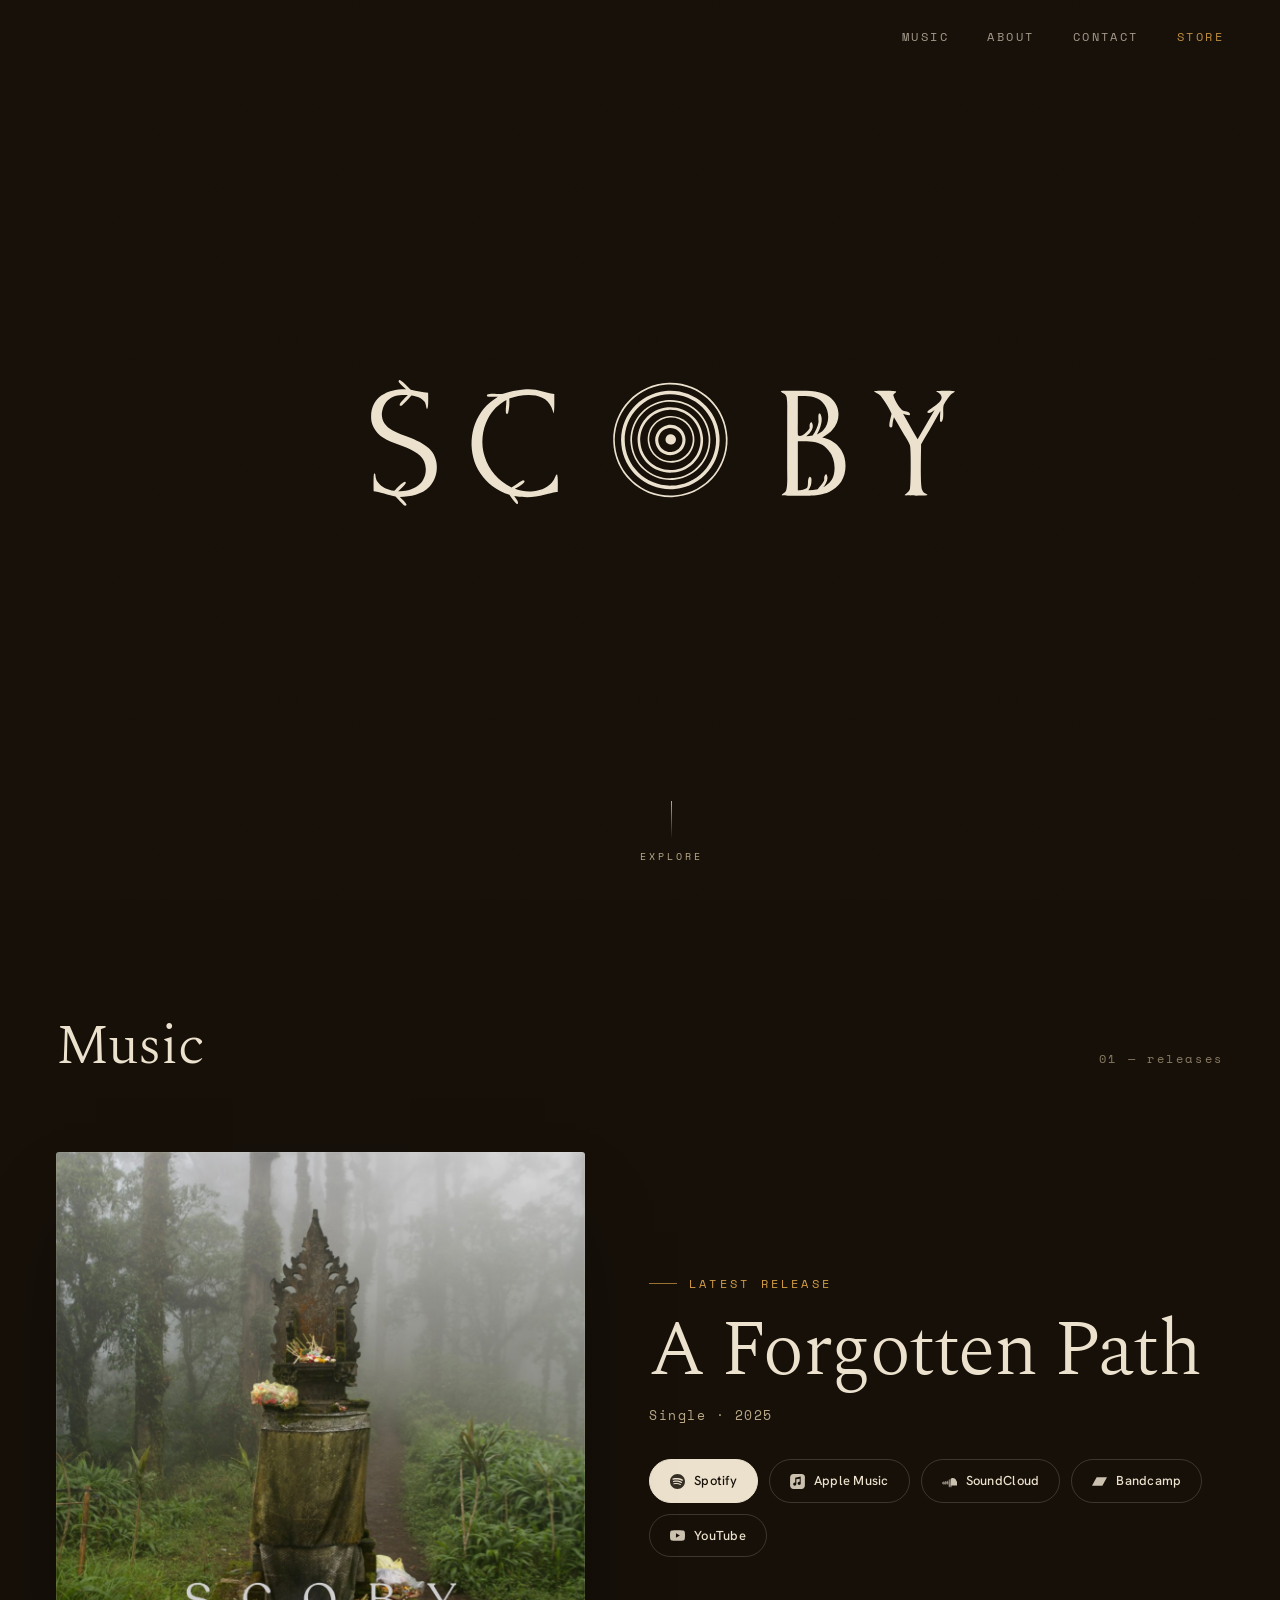
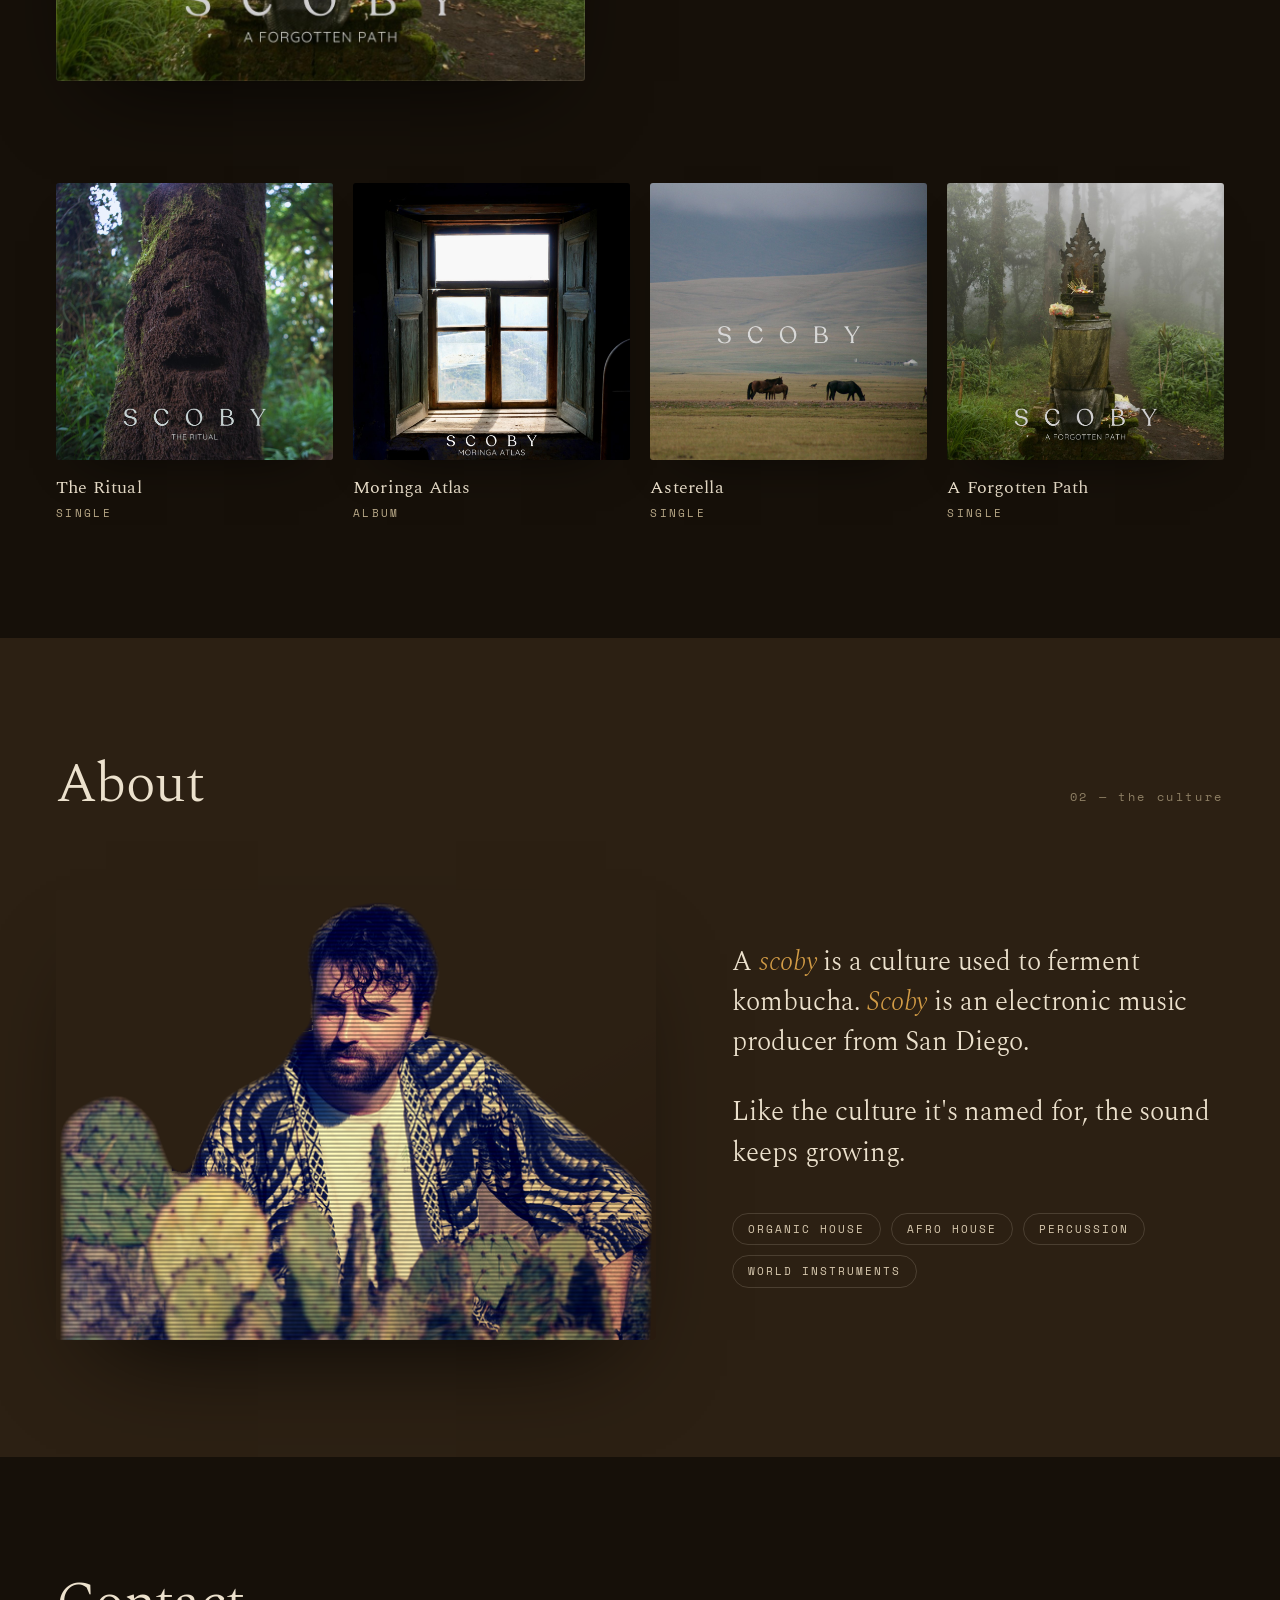
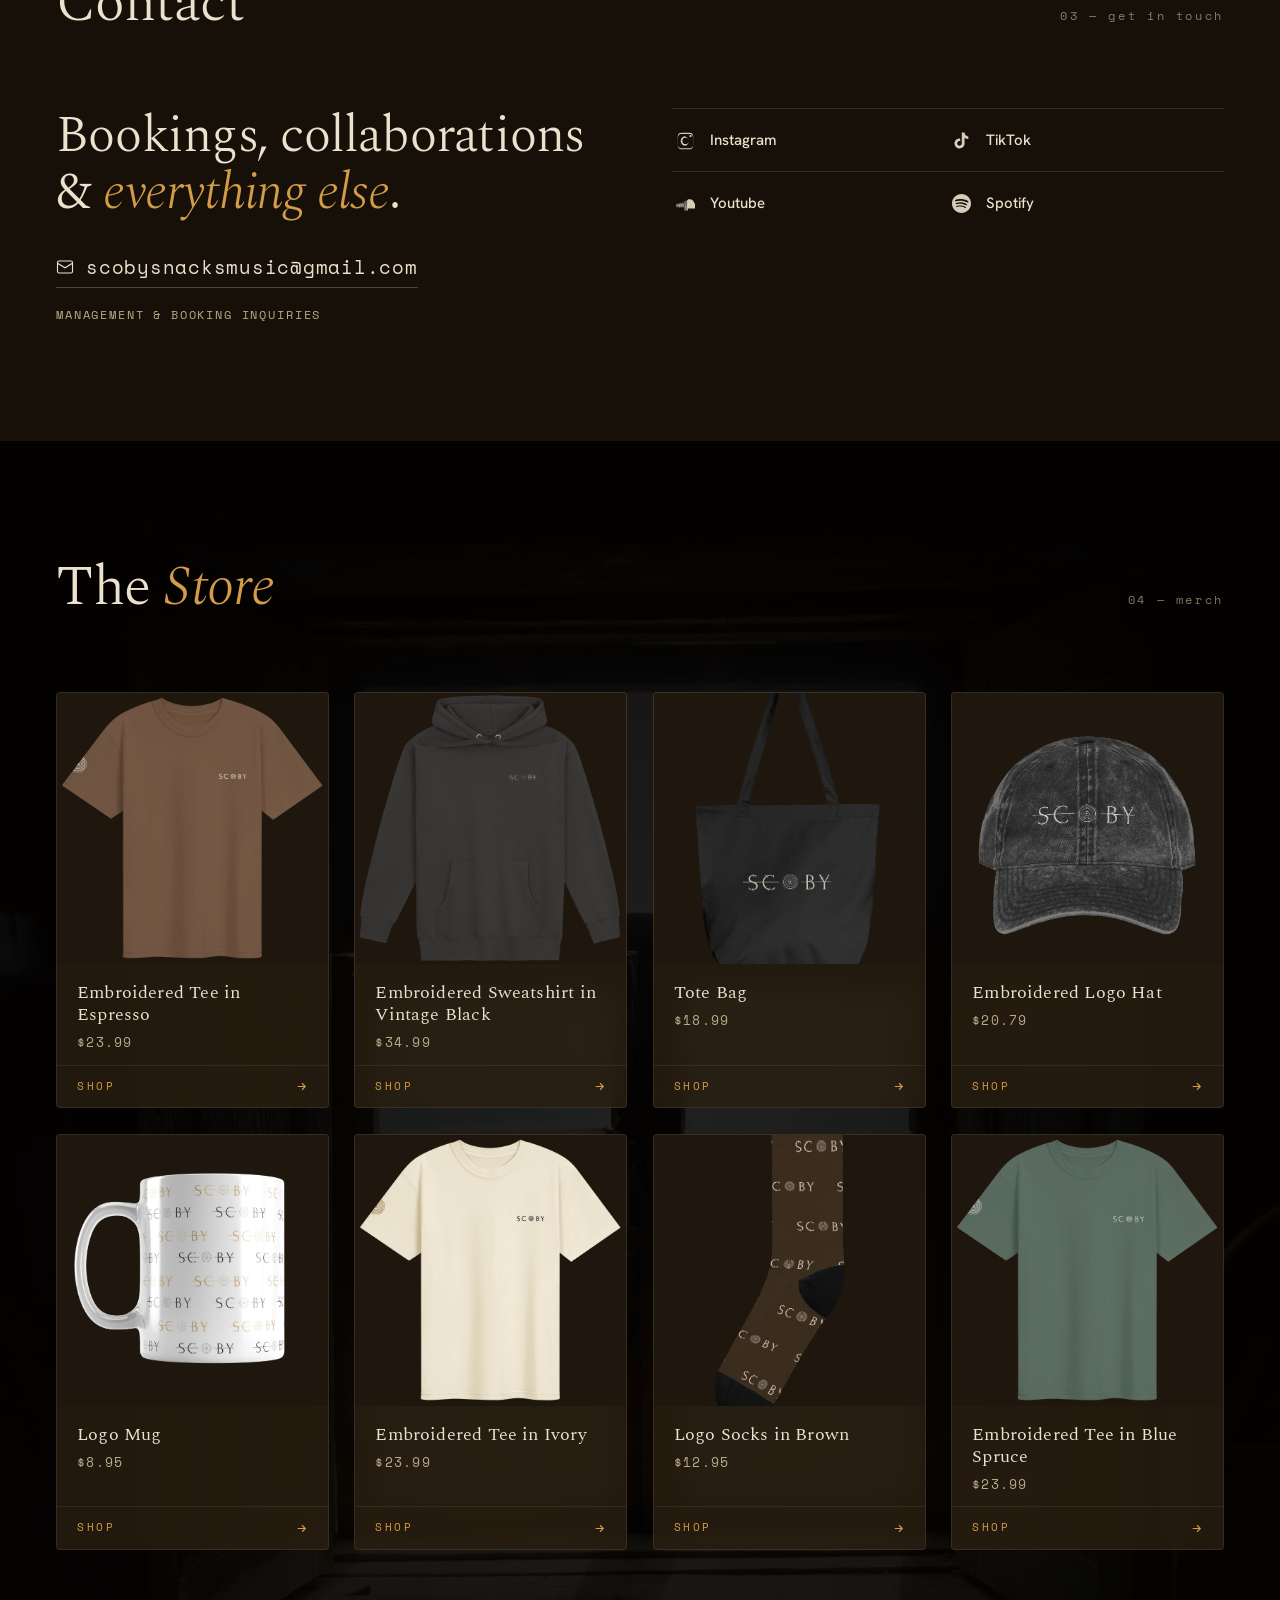
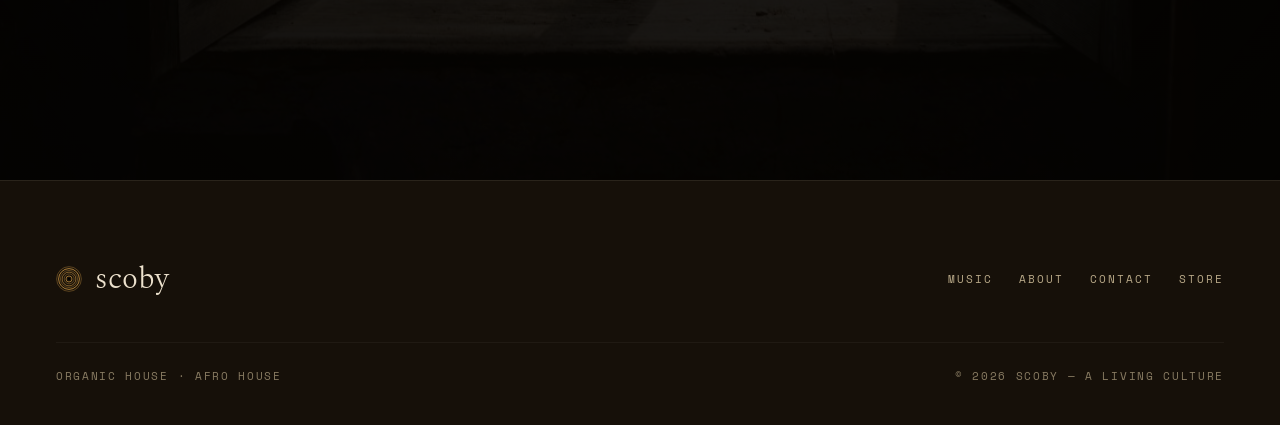
==== commit 619f2e6f: "hero centering" ====
--- a/index.html
+++ b/index.html
@@ -43,7 +43,7 @@
 <header class="hero" id="top">
   <div class="hero-mark">
     <div class="ripple-field" id="rippleField" aria-hidden="true"></div>
-    <div class="wordmark" id="wordmark" style="--fg:#ece1cd;--bg:#161009" role="img" aria-label="scoby">
+    <div class="wordmark" id="wordmark" style="--fg:#ece1cd;--bg:#161009; transform: translateX(61px);" role="img" aria-label="scoby">
       <svg class="wordmark-svg" xmlns="http://www.w3.org/2000/svg" xmlns:xlink="http://www.w3.org/1999/xlink" version="1.1" viewBox="575.5 464.59 560 278.82"><g fill="none" fill-rule="nonzero" stroke="none" stroke-width="1" stroke-linecap="none" stroke-linejoin="none" stroke-miterlimit="10" font-family="none" font-weight="none" font-size="none"><g id="stage"><g id="layer1-1"><g id="Group-1"><g id="Group-1-1"><g id="Group-1-2"><g transform="translate(-25.5,0)"><path d="M857.23087,554.38393c23.24218,-0.6686 42.63164,17.61275 43.32617,40.84713c0.69181,23.23466 -17.57657,42.63701 -40.81875,43.35235c-23.27446,0.71645 -42.71723,-17.57723 -43.4104,-40.84467c-0.69289,-23.26772 17.62634,-42.68539 40.90296,-43.35481z" id="Path-1-1" fill="var(--fg)"></path><path d="M854.46094,555.77417c22.52031,-2.19141 42.54413,14.31156 44.68516,36.83032c2.13829,22.5185 -14.41563,42.49596 -36.94688,44.58405c-22.4577,2.08126 -42.36284,-14.40258 -44.49648,-36.84809c-2.13336,-22.44551 14.31008,-42.38198 36.7582,-44.56628z" id="Path-1-2" fill="var(--bg)"></path><path d="M854.8711,560.38825c19.95273,-1.96618 37.71796,12.62201 39.66484,32.57104c1.94413,19.94903 -12.66836,37.69272 -32.62383,39.61625c-19.92894,1.9208 -37.64605,-12.65973 -39.58854,-32.57871c-1.94249,-19.91898 12.62378,-37.64544 32.54753,-39.60859z" id="Path-1-3" fill="var(--fg)"></path><path d="M857.93634,562.84427c18.53359,-0.27444 33.7996,14.48977 34.13866,33.01797c0.33906,18.52818 -14.37735,33.83992 -32.91094,34.24282c-18.62329,0.40482 -34.03204,-14.39438 -34.37246,-33.01358c-0.34016,-18.61922 14.51735,-33.97139 33.14472,-34.24721z" id="Path-1-4" fill="var(--bg)"></path><path d="M855.07343,567.22298c16.1711,-1.85657 30.78359,9.74641 32.63204,25.9118c1.85117,16.16539 -9.76171,30.76778 -25.93554,32.61014c-16.1607,1.84126 -30.75681,-9.75925 -32.60578,-25.9148c-1.84899,-16.15527 9.74914,-30.75165 25.9093,-32.60712z" id="Path-1-5" fill="var(--fg)"></path><path d="M856.15352,568.34479c15.50937,-1.25027 29.1047,10.28244 30.39531,25.78251c1.28789,15.50007 -10.21289,29.12006 -25.71406,30.44907c-15.55859,1.33366 -29.24278,-10.21492 -30.5375,-25.77075c-1.29446,-15.55583 10.29273,-29.20617 25.85625,-30.46083z" id="Path-1-6" fill="var(--bg)"></path><path d="M856.50625,572.4335c13.29727,-1.06223 24.93204,8.86105 25.97657,22.15356c1.04453,13.29225 -8.9004,24.90972 -22.19766,25.93558c-13.27239,1.02396 -24.86668,-8.89194 -25.90901,-22.15877c-1.04235,-13.26655 8.86128,-24.87035 22.13011,-25.93039z" id="Path-1-7" fill="var(--fg)"></path><path d="M856.90819,574.33981c12.21718,-0.83754 22.8047,8.37313 23.66055,20.58376c0.85587,12.21089 -8.34258,22.80768 -20.55704,23.68158c-12.23878,0.8758 -22.86622,-8.34279 -23.72425,-20.57937c-0.85777,-12.23632 8.37976,-22.84651 20.62074,-23.68595z" id="Path-1-8" fill="var(--bg)"></path><path d="M856.30664,578.97794c9.43359,-1.44956 18.24648,5.04431 19.65195,14.47966c1.40547,9.43535 -5.13242,18.21439 -14.57695,19.57538c-9.38437,1.35169 -18.09446,-5.1307 -19.49089,-14.50372c-1.39617,-9.37302 5.04765,-18.11162 14.41589,-19.55132z" id="Path-1-9" fill="var(--fg)"></path><path d="M857.00937,580.10139c8.76094,-1.0491 16.71796,5.19876 17.7707,13.95757c1.05547,8.75909 -5.18983,16.71509 -13.95077,17.77403c-8.76913,1.06004 -16.73547,-5.18947 -17.79066,-13.95539c-1.05519,-8.76592 5.20078,-16.72628 13.97075,-17.77621z" id="Path-1-10" fill="var(--bg)"></path><path d="M856.05782,585.54452c6.0293,-1.30549 11.9793,2.51559 13.29453,8.54069c1.31796,6.02482 -2.49648,11.97772 -8.52031,13.30455c-6.04023,1.32983 -12.01183,-2.49237 -13.33171,-8.53221c-1.32016,-6.03984 2.51452,-12.00397 8.5575,-13.31303z" id="Path-1-11" fill="var(--fg)"></path><path d="M856.66484,587.7403c4.85625,-0.97884 9.57852,2.19086 10.50819,7.05478c0.93242,4.86364 -2.28319,9.55289 -7.15859,10.43633c-4.80704,0.87115 -9.41992,-2.2909 -10.33866,-7.08758c-0.91819,-4.79694 2.19843,-9.43807 6.98906,-10.40353z" id="Path-1-12" fill="var(--bg)"></path><path d="M857.46875,592.39237c2.00157,-0.67626 4.1754,0.3835 4.87266,2.37619c0.69727,1.99269 -0.33906,4.17536 -2.32695,4.89371c-1.30157,0.4718 -2.75899,0.20692 -3.81172,-0.69321c-1.05547,-0.89985 -1.54492,-2.29665 -1.28241,-3.65736c0.26251,-1.36071 1.23593,-2.47542 2.54842,-2.91933z" id="Path-1-13" fill="var(--fg)"></path></g><g transform="translate(-25.5,0)"><path d="M939.7543,560.37321c2.63866,-0.26789 5.92265,-0.12246 8.60507,-0.1118c7.01366,0.02789 13.23164,-0.43215 20.11133,1.17593c13.46406,3.14675 18.45977,17.82131 8.9004,28.0737c-2.24493,2.41063 -4.13711,3.48187 -7.05469,5.10173c2.80547,0.6779 4.80704,1.25001 7.31446,2.74002c4.51993,2.63833 7.79295,6.97988 9.08633,12.05126c1.5504,6.15685 0.81484,12.40086 -2.43086,17.86723c-3.60664,5.08887 -8.00078,7.76492 -14.10118,9.17511c-1.93319,0.43898 -3.89648,0.72983 -5.87343,0.87005c-2.41446,0.15253 -23.01795,0.398 -23.88476,-0.14214c0.25704,-1.16883 2.4418,-1.53675 3.19101,-3.32334l0.06563,-0.15772l0.0711,-0.17248c1.18399,-2.85072 0.74101,-12.29318 0.74101,-15.79773l0.0082,-25.33477l0.01913,-16.39964c0.00273,-3.48215 0.18866,-7.63453 -0.40742,-11.04206c-0.51406,-2.9226 -3.66952,-2.87478 -4.36133,-4.57335z" id="Path-1-14" fill="var(--fg)"></path><path d="M952.35157,597.36453c4.4461,-0.03171 8.59688,-0.21814 13.08125,0.72354c10.43437,2.18977 15.68984,13.74081 13.52148,23.56293c-1.01718,4.60286 -4.02227,7.31228 -7.96796,9.65676c1.87852,-2.28654 4.36406,-6.02809 2.58671,-9.37467c-0.10664,-0.20201 -0.3418,-0.16046 -0.60976,-0.20802c-1.41094,1.13602 -1.13204,2.7105 -1.16484,4.40306c-1.15664,2.42868 -3.08165,4.55202 -4.85625,6.55947c-2.22852,0.56747 -4.53359,0.75306 -6.81953,0.90695c1.77735,-2.52625 2.28594,-4.26638 2.28594,-7.36885c0,-1.22569 0.04648,-2.21902 -1.36718,-2.57574c-1.97695,1.46541 -0.61249,6.23502 -1.76094,7.79063c-1.1457,1.55534 -5.11601,1.95277 -6.9289,2.20507z" id="Path-1-15" fill="var(--bg)"></path><path d="M952.35977,564.12569c4.22188,-0.03636 7.80664,-0.19926 11.94375,0.89877c10.27578,2.72772 13.71836,16.436 6.8961,24.10061c-1.37265,1.54194 -2.92577,2.31933 -4.73866,3.23586c2.16016,-3.62428 5.11054,-10.90211 2.36251,-15.17915c-0.23516,-0.36546 -0.38554,-0.27033 -0.80937,-0.29221c-0.90782,0.99307 -0.36914,4.51704 -0.38282,6.38755c-0.49765,3.5647 -2.35157,7.05369 -4.41601,9.94295c-1.42735,0.26596 -3.19101,0.34005 -4.65937,0.44445c2.74258,-1.85356 6.14688,-5.86218 4.3039,-9.75543c-0.16953,-0.36191 -0.39922,-0.32117 -0.78749,-0.41193c-1.33984,0.82878 -1.03633,2.80945 -1.0418,4.24396c-1.13204,2.02686 -6.24531,7.43172 -8.55313,5.27529c-0.30352,-1.60291 -0.14765,-7.29805 -0.14492,-9.22869z" id="Path-1-16" fill="var(--bg)"></path></g><path d="M633.00227,552.20428c2.17902,-0.00383 6.67872,5.42592 8.71611,7.29068c4.3854,0.87662 8.24387,1.76855 12.71429,2.18594c-0.01777,1.8429 0.48289,11.15414 -0.75796,11.96625c-0.94472,-0.92282 -0.50831,-3.48652 -1.98542,-5.49315c-2.40324,-3.26538 -5.85594,-3.81263 -9.51918,-4.54328c-1.69122,1.8079 -5.73808,6.40776 -7.37242,7.60939c-0.85805,0.14623 -0.52582,0.20992 -1.25207,-0.21786l-0.09706,-0.62679c0.595,-1.90796 4.48984,-5.51257 6.05035,-7.09688c-5.91855,-0.12574 -10.68923,-0.20474 -15.15801,4.35357c-2.62801,2.6807 -4.24511,7.46863 -3.94816,11.22713c0.90972,11.51386 17.0368,13.65061 25.38239,17.94185c3.56399,1.51105 6.31422,3.26484 9.20199,5.84551c7.96606,7.11902 7.63875,20.84917 0.38554,28.37191c-5.63718,5.84659 -13.85562,7.26854 -21.82168,7.41149c1.33984,1.35798 4.76437,4.24314 5.00472,5.84412c-0.38692,0.67297 -0.13946,0.4688 -0.98219,0.71645c-0.82141,-0.09212 -1.62176,-1.08 -2.23589,-1.70048c-1.83613,-1.74013 -3.24543,-3.23068 -4.95113,-5.10528c-4.26181,-0.90423 -12.80371,-3.69808 -16.07704,-3.94383c-0.01148,-1.7833 -0.29258,-12.3328 0.32512,-13.09517l0.62864,-0.01313c0.71094,1.12263 0.01148,3.60079 2.0207,6.2424c3.2293,4.24506 7.24445,5.6167 12.18328,6.59336c1.65265,-1.56544 6.1209,-6.70899 8.04235,-6.74507c0.30542,0.27881 0.56355,0.38405 0.50559,0.7241c-0.27836,1.6357 -4.50106,5.19001 -5.76106,6.3676c10.38352,-0.08393 20.49141,-4.55859 20.4761,-16.54479c-0.0216,-16.99089 -26.41296,-16.11919 -35.42218,-26.29613c-3.32063,-3.75084 -4.99078,-7.30488 -4.88113,-12.4129c0.29366,-14.84704 12.81329,-20.15076 25.77641,-19.87879c-1.6696,-1.78058 -3.75101,-3.42175 -5.27352,-5.33434c-0.40934,-0.51415 -0.10636,-1.05238 0.08258,-1.64389z" id="Path-1-17" fill="var(--fg)"></path><path d="M724.6804,559.28311c9.87192,-1.21421 14.52472,2.33164 22.72866,3.22275c-0.06507,3.49993 0.2934,11.23423 -0.40824,14.41188c-0.69016,-1.51461 -1.08389,-3.03195 -1.70133,-4.5195c-4.84913,-11.68552 -21.6516,-9.98094 -31.07808,-6.42772c0.31145,3.21727 0.01694,7.56265 -0.90672,10.79934c-0.12087,0.42287 -0.54305,0.42395 -0.9111,0.49694l-0.43066,-0.32775c-0.76425,-1.70404 0.23407,-6.96894 0.08996,-9.91097c-6.08453,3.56388 -10.19923,7.28274 -13.51902,13.65416c-4.45894,8.6492 -5.34216,18.70259 -2.45984,27.99635c3.35671,10.53584 10.09559,17.75106 19.77446,22.7757c2.8123,-1.59634 5.28583,-3.66719 8.13942,-5.13096c0.51542,-0.26432 0.9368,0.04784 1.38413,0.27636l0.08477,0.56692c-0.97754,1.85465 -5.23496,4.22018 -7.1504,5.31685c4.87129,1.68245 8.55586,2.14659 13.65793,1.76226l0.28219,-0.02979c5.77829,-0.64592 11.28284,-3.09235 14.58215,-8.08802c0.95075,-1.4397 1.28517,-3.09182 2.20747,-4.24507l0.41152,0.07217c0.83343,1.71414 0.51489,10.39806 0.49958,12.88032c-2.21075,0.06315 -6.94995,1.26013 -9.24082,1.85464c-8.60972,2.23461 -14.21082,2.4396 -22.92965,1.04227c1.02319,1.32955 3.41331,4.04852 2.82296,5.65197l-0.69728,0.25885c-1.15336,-0.35153 -4.86007,-5.55519 -5.60601,-6.73222c-8.90613,-3.0038 -16.23234,-7.92949 -21.42136,-15.86882c-9.38847,-14.36486 -8.44429,-34.28738 2.48446,-47.56104c3.04472,-3.69781 6.51683,-6.25359 10.4918,-8.84546c-2.02371,0.01585 -5.5453,0.12438 -7.5764,-0.19107c-0.38035,-0.05904 -0.45637,-0.51744 -0.55836,-0.83315l0.29777,-0.56719c2.51153,-1.50175 9.00648,0.00711 11.64352,-0.67079c5.42364,-1.39434 9.36634,-2.64407 15.01254,-3.09017z" id="Path-1-18" fill="var(--fg)"></path><g transform="translate(-25.5,0)"><path d="M1008.63319,560.37567c1.96875,-0.23234 15.26875,-0.44062 16.19296,0.37067c-0.30078,1.34458 -2.3707,1.82785 -2.04805,3.00516c0.92695,3.38757 3.79805,8.21158 6.31641,10.63315c1.29336,1.24537 6.13594,0.64536 5.98007,3.3709l-0.50312,0.4256c-1.22227,0.13886 -3.28672,-0.67571 -4.66484,-1.05922c3.3496,6.18063 7.20508,12.67093 10.69961,18.8182l12.52343,-21.64377c-1.60507,0.94687 -3.93204,3.53601 -5.46329,1.7721c0.95704,-3.13419 18.39141,-9.41676 6.53789,-15.55473c1.76366,-0.2892 13.03204,-0.60191 13.90157,0.26568c-0.49493,0.89357 -2.31329,1.5198 -2.9832,2.20153c-1.40273,1.42905 -4.90546,6.42554 -5.4168,8.23318c-0.71366,2.51069 0.66172,9.19343 -1.20859,11.69017c-0.71913,0.37229 -0.42383,0.35207 -1.1211,0.18396c-0.6207,-1.03789 -0.03829,-6.02207 -0.05195,-7.88848l-2.55665,4.33882c-3.50273,6.47282 -7.86953,13.6271 -11.59101,20.0704c0.01641,6.52258 -0.74922,29.10393 0.74648,33.59446c0.73007,2.1977 1.87305,2.46749 3.79258,3.42229l0.13399,0.41576c-0.91329,0.69457 -15.11563,0.48492 -16.78086,0.18997c0.01913,-0.65001 3.26483,-2.28708 3.89375,-4.54847c0.74101,-2.67387 0.8586,-29.97809 0.0082,-32.34963c-0.9789,-2.73974 -2.92578,-5.45925 -4.40782,-7.97623l-7.38282,-12.65617c-0.5961,2.01538 -0.92695,3.66037 -1.11016,5.76022c-0.1039,1.20081 -0.0711,1.51816 -1.17305,1.88035c-0.33906,-0.08693 -0.74922,-0.11125 -0.84765,-0.37038c-0.90235,-2.36908 0.95704,-7.26718 1.32617,-9.90387c-1.25782,-3.28261 -5.68476,-10.19989 -7.87772,-12.98884c-0.71641,-0.91297 -3.3961,-2.59487 -4.54453,-2.9565c-0.12578,-0.29139 -0.23242,-0.54014 -0.31993,-0.74624z" id="Path-1-19" fill="var(--fg)"></path></g></g></g></g><path d="M882,433" id="Path-1-20" fill-opacity="0" fill="#000000"></path></g></g></g></svg>
     </div>
   </div>
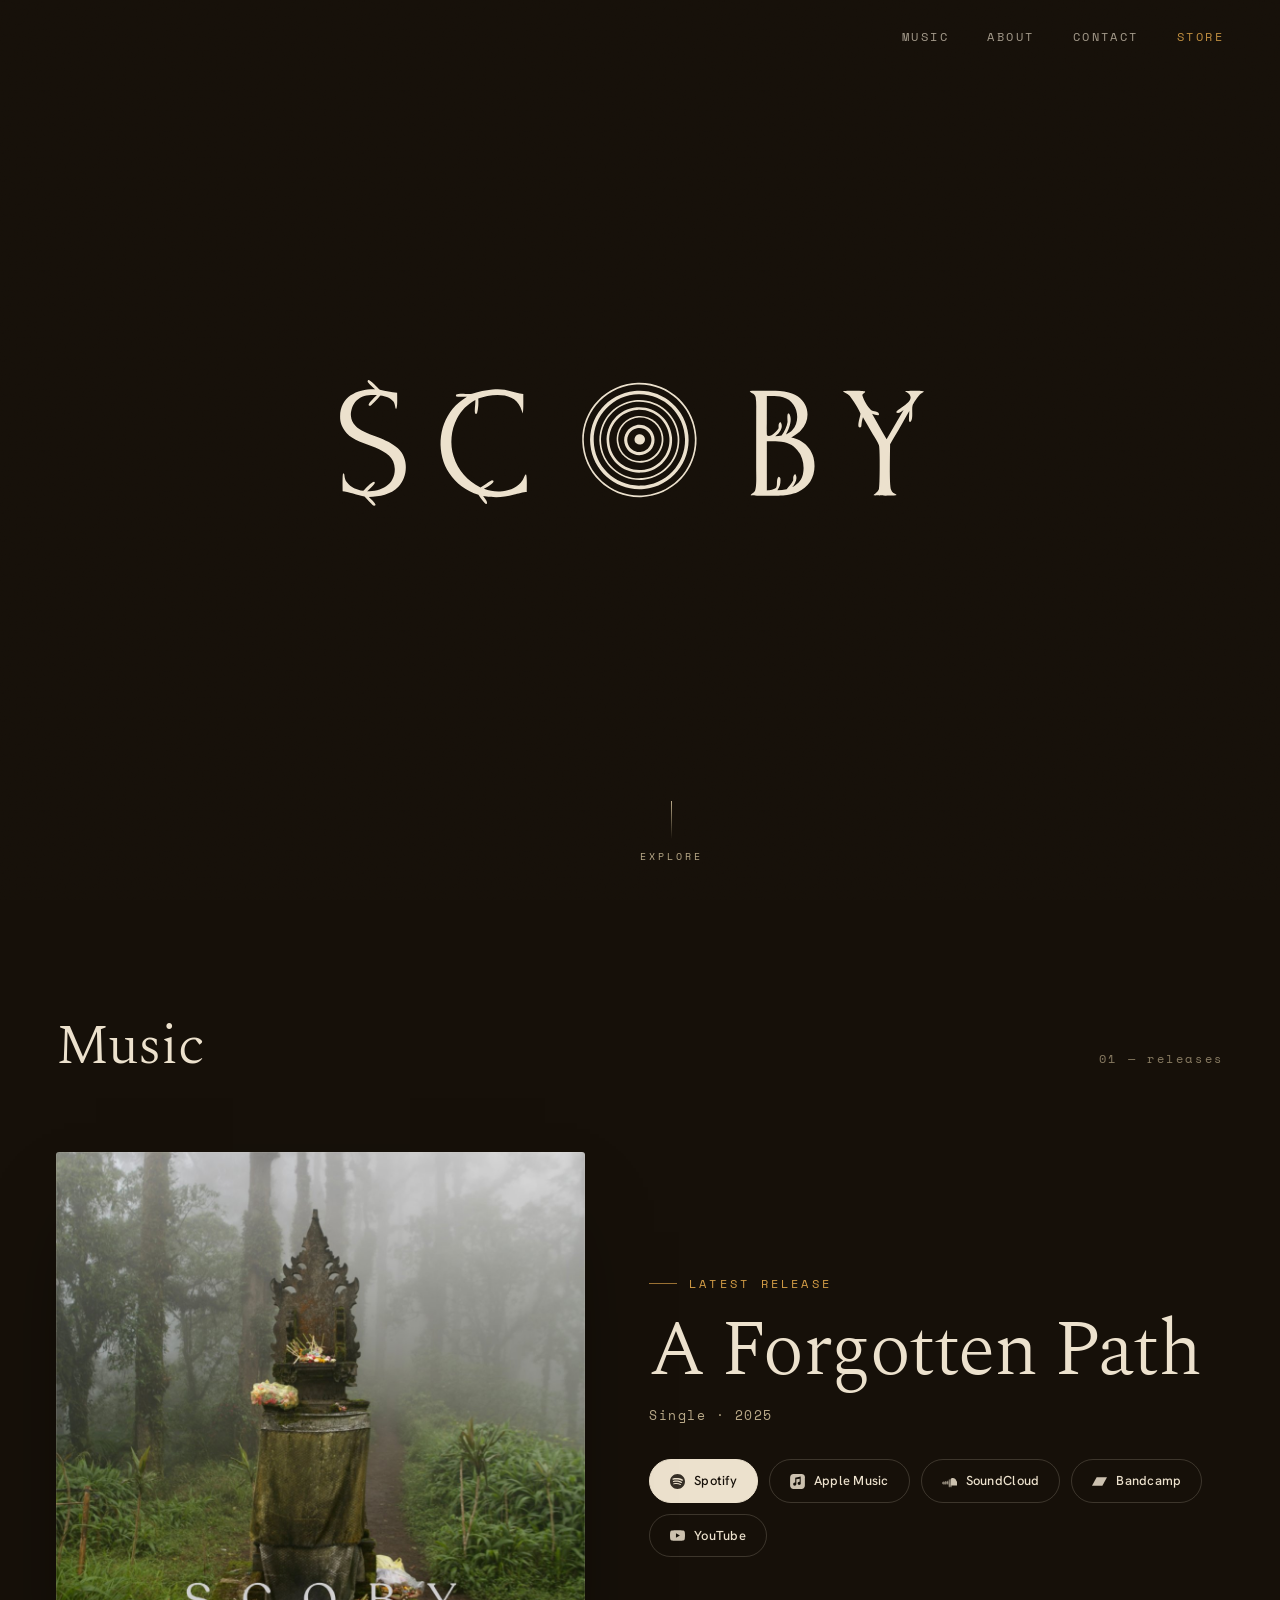
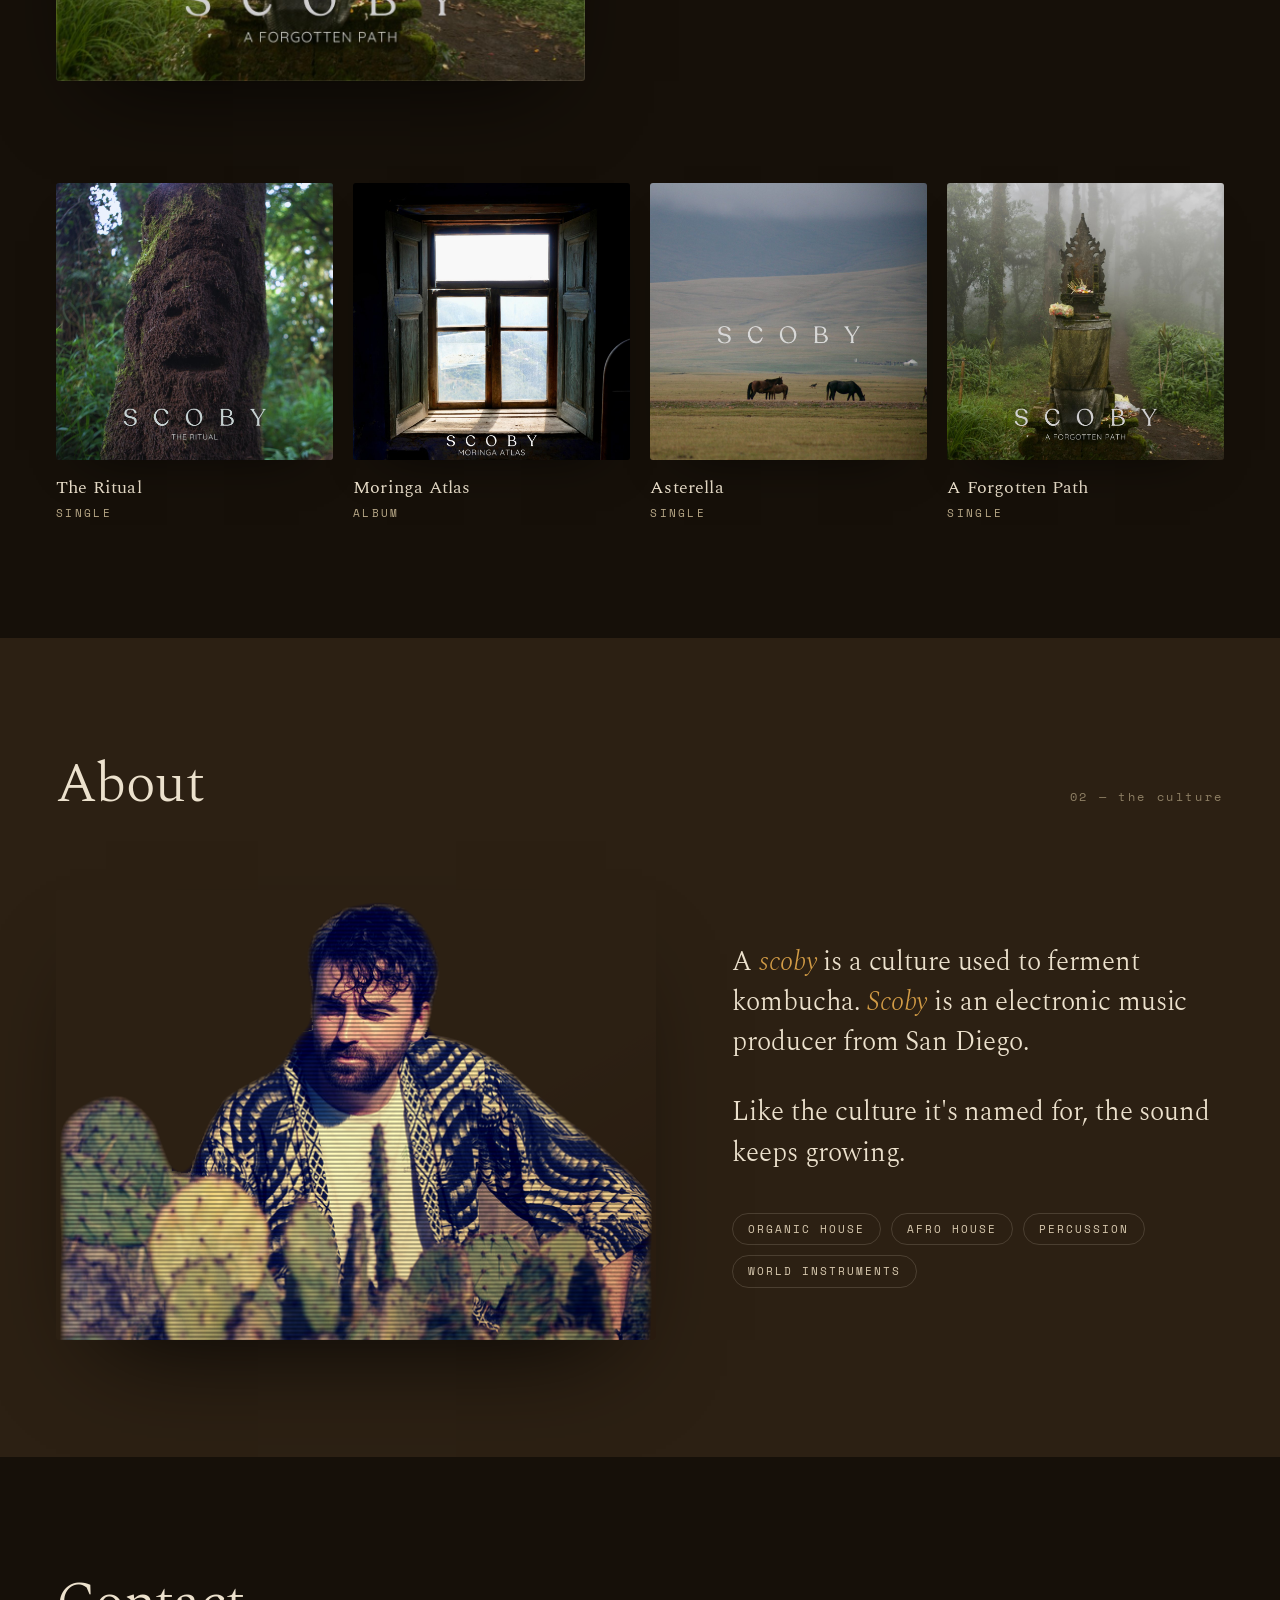
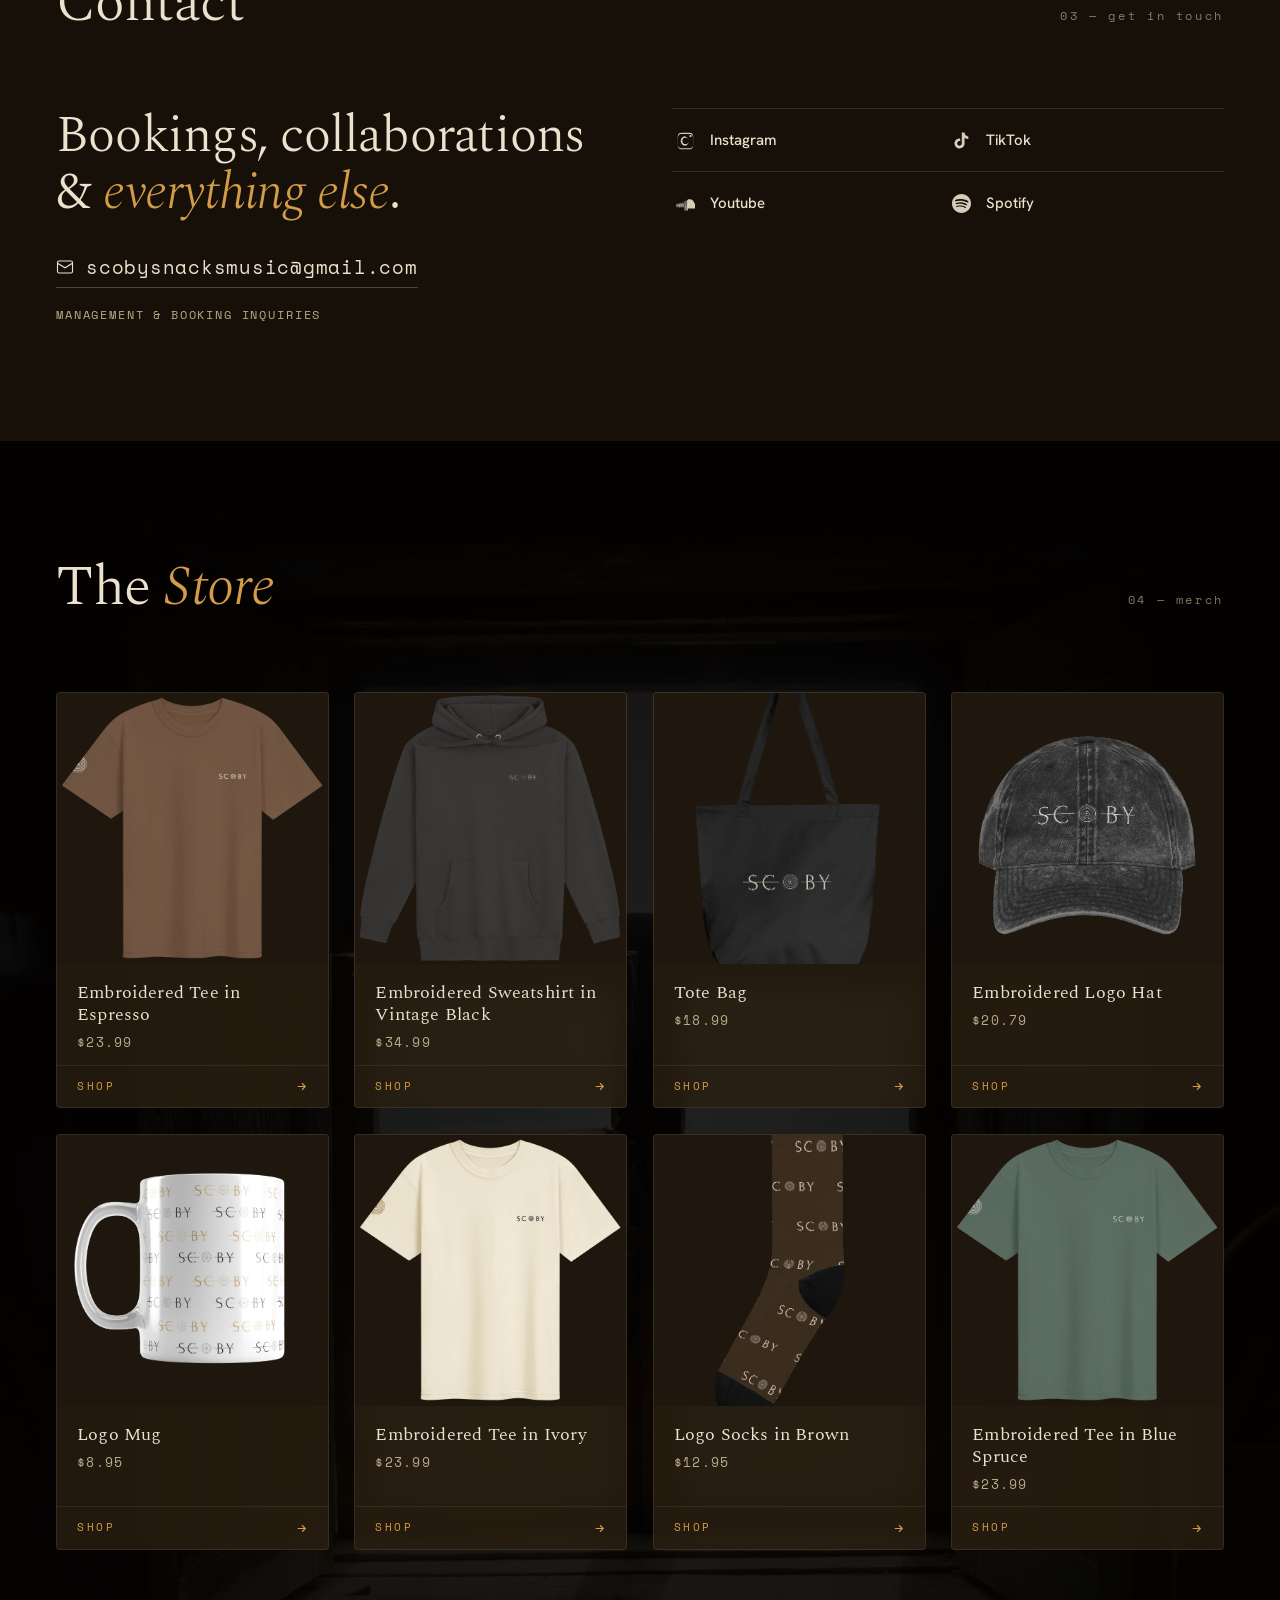
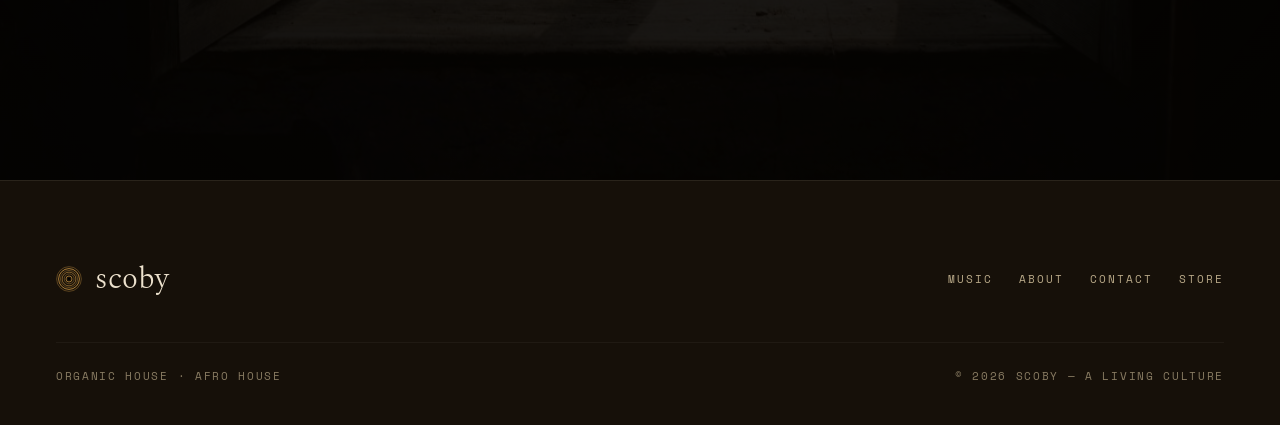
==== commit 9614b906: "ripple update" ====
--- a/index.html
+++ b/index.html
@@ -43,7 +43,7 @@
 <header class="hero" id="top">
   <div class="hero-mark">
     <div class="ripple-field" id="rippleField" aria-hidden="true"></div>
-    <div class="wordmark" id="wordmark" style="--fg:#ece1cd;--bg:#161009; transform: translateX(61px);" role="img" aria-label="scoby">
+    <div class="wordmark" id="wordmark" style="--fg:#ece1cd;--bg:#161009; transform: translateX(30px);" role="img" aria-label="scoby">
       <svg class="wordmark-svg" xmlns="http://www.w3.org/2000/svg" xmlns:xlink="http://www.w3.org/1999/xlink" version="1.1" viewBox="575.5 464.59 560 278.82"><g fill="none" fill-rule="nonzero" stroke="none" stroke-width="1" stroke-linecap="none" stroke-linejoin="none" stroke-miterlimit="10" font-family="none" font-weight="none" font-size="none"><g id="stage"><g id="layer1-1"><g id="Group-1"><g id="Group-1-1"><g id="Group-1-2"><g transform="translate(-25.5,0)"><path d="M857.23087,554.38393c23.24218,-0.6686 42.63164,17.61275 43.32617,40.84713c0.69181,23.23466 -17.57657,42.63701 -40.81875,43.35235c-23.27446,0.71645 -42.71723,-17.57723 -43.4104,-40.84467c-0.69289,-23.26772 17.62634,-42.68539 40.90296,-43.35481z" id="Path-1-1" fill="var(--fg)"></path><path d="M854.46094,555.77417c22.52031,-2.19141 42.54413,14.31156 44.68516,36.83032c2.13829,22.5185 -14.41563,42.49596 -36.94688,44.58405c-22.4577,2.08126 -42.36284,-14.40258 -44.49648,-36.84809c-2.13336,-22.44551 14.31008,-42.38198 36.7582,-44.56628z" id="Path-1-2" fill="var(--bg)"></path><path d="M854.8711,560.38825c19.95273,-1.96618 37.71796,12.62201 39.66484,32.57104c1.94413,19.94903 -12.66836,37.69272 -32.62383,39.61625c-19.92894,1.9208 -37.64605,-12.65973 -39.58854,-32.57871c-1.94249,-19.91898 12.62378,-37.64544 32.54753,-39.60859z" id="Path-1-3" fill="var(--fg)"></path><path d="M857.93634,562.84427c18.53359,-0.27444 33.7996,14.48977 34.13866,33.01797c0.33906,18.52818 -14.37735,33.83992 -32.91094,34.24282c-18.62329,0.40482 -34.03204,-14.39438 -34.37246,-33.01358c-0.34016,-18.61922 14.51735,-33.97139 33.14472,-34.24721z" id="Path-1-4" fill="var(--bg)"></path><path d="M855.07343,567.22298c16.1711,-1.85657 30.78359,9.74641 32.63204,25.9118c1.85117,16.16539 -9.76171,30.76778 -25.93554,32.61014c-16.1607,1.84126 -30.75681,-9.75925 -32.60578,-25.9148c-1.84899,-16.15527 9.74914,-30.75165 25.9093,-32.60712z" id="Path-1-5" fill="var(--fg)"></path><path d="M856.15352,568.34479c15.50937,-1.25027 29.1047,10.28244 30.39531,25.78251c1.28789,15.50007 -10.21289,29.12006 -25.71406,30.44907c-15.55859,1.33366 -29.24278,-10.21492 -30.5375,-25.77075c-1.29446,-15.55583 10.29273,-29.20617 25.85625,-30.46083z" id="Path-1-6" fill="var(--bg)"></path><path d="M856.50625,572.4335c13.29727,-1.06223 24.93204,8.86105 25.97657,22.15356c1.04453,13.29225 -8.9004,24.90972 -22.19766,25.93558c-13.27239,1.02396 -24.86668,-8.89194 -25.90901,-22.15877c-1.04235,-13.26655 8.86128,-24.87035 22.13011,-25.93039z" id="Path-1-7" fill="var(--fg)"></path><path d="M856.90819,574.33981c12.21718,-0.83754 22.8047,8.37313 23.66055,20.58376c0.85587,12.21089 -8.34258,22.80768 -20.55704,23.68158c-12.23878,0.8758 -22.86622,-8.34279 -23.72425,-20.57937c-0.85777,-12.23632 8.37976,-22.84651 20.62074,-23.68595z" id="Path-1-8" fill="var(--bg)"></path><path d="M856.30664,578.97794c9.43359,-1.44956 18.24648,5.04431 19.65195,14.47966c1.40547,9.43535 -5.13242,18.21439 -14.57695,19.57538c-9.38437,1.35169 -18.09446,-5.1307 -19.49089,-14.50372c-1.39617,-9.37302 5.04765,-18.11162 14.41589,-19.55132z" id="Path-1-9" fill="var(--fg)"></path><path d="M857.00937,580.10139c8.76094,-1.0491 16.71796,5.19876 17.7707,13.95757c1.05547,8.75909 -5.18983,16.71509 -13.95077,17.77403c-8.76913,1.06004 -16.73547,-5.18947 -17.79066,-13.95539c-1.05519,-8.76592 5.20078,-16.72628 13.97075,-17.77621z" id="Path-1-10" fill="var(--bg)"></path><path d="M856.05782,585.54452c6.0293,-1.30549 11.9793,2.51559 13.29453,8.54069c1.31796,6.02482 -2.49648,11.97772 -8.52031,13.30455c-6.04023,1.32983 -12.01183,-2.49237 -13.33171,-8.53221c-1.32016,-6.03984 2.51452,-12.00397 8.5575,-13.31303z" id="Path-1-11" fill="var(--fg)"></path><path d="M856.66484,587.7403c4.85625,-0.97884 9.57852,2.19086 10.50819,7.05478c0.93242,4.86364 -2.28319,9.55289 -7.15859,10.43633c-4.80704,0.87115 -9.41992,-2.2909 -10.33866,-7.08758c-0.91819,-4.79694 2.19843,-9.43807 6.98906,-10.40353z" id="Path-1-12" fill="var(--bg)"></path><path d="M857.46875,592.39237c2.00157,-0.67626 4.1754,0.3835 4.87266,2.37619c0.69727,1.99269 -0.33906,4.17536 -2.32695,4.89371c-1.30157,0.4718 -2.75899,0.20692 -3.81172,-0.69321c-1.05547,-0.89985 -1.54492,-2.29665 -1.28241,-3.65736c0.26251,-1.36071 1.23593,-2.47542 2.54842,-2.91933z" id="Path-1-13" fill="var(--fg)"></path></g><g transform="translate(-25.5,0)"><path d="M939.7543,560.37321c2.63866,-0.26789 5.92265,-0.12246 8.60507,-0.1118c7.01366,0.02789 13.23164,-0.43215 20.11133,1.17593c13.46406,3.14675 18.45977,17.82131 8.9004,28.0737c-2.24493,2.41063 -4.13711,3.48187 -7.05469,5.10173c2.80547,0.6779 4.80704,1.25001 7.31446,2.74002c4.51993,2.63833 7.79295,6.97988 9.08633,12.05126c1.5504,6.15685 0.81484,12.40086 -2.43086,17.86723c-3.60664,5.08887 -8.00078,7.76492 -14.10118,9.17511c-1.93319,0.43898 -3.89648,0.72983 -5.87343,0.87005c-2.41446,0.15253 -23.01795,0.398 -23.88476,-0.14214c0.25704,-1.16883 2.4418,-1.53675 3.19101,-3.32334l0.06563,-0.15772l0.0711,-0.17248c1.18399,-2.85072 0.74101,-12.29318 0.74101,-15.79773l0.0082,-25.33477l0.01913,-16.39964c0.00273,-3.48215 0.18866,-7.63453 -0.40742,-11.04206c-0.51406,-2.9226 -3.66952,-2.87478 -4.36133,-4.57335z" id="Path-1-14" fill="var(--fg)"></path><path d="M952.35157,597.36453c4.4461,-0.03171 8.59688,-0.21814 13.08125,0.72354c10.43437,2.18977 15.68984,13.74081 13.52148,23.56293c-1.01718,4.60286 -4.02227,7.31228 -7.96796,9.65676c1.87852,-2.28654 4.36406,-6.02809 2.58671,-9.37467c-0.10664,-0.20201 -0.3418,-0.16046 -0.60976,-0.20802c-1.41094,1.13602 -1.13204,2.7105 -1.16484,4.40306c-1.15664,2.42868 -3.08165,4.55202 -4.85625,6.55947c-2.22852,0.56747 -4.53359,0.75306 -6.81953,0.90695c1.77735,-2.52625 2.28594,-4.26638 2.28594,-7.36885c0,-1.22569 0.04648,-2.21902 -1.36718,-2.57574c-1.97695,1.46541 -0.61249,6.23502 -1.76094,7.79063c-1.1457,1.55534 -5.11601,1.95277 -6.9289,2.20507z" id="Path-1-15" fill="var(--bg)"></path><path d="M952.35977,564.12569c4.22188,-0.03636 7.80664,-0.19926 11.94375,0.89877c10.27578,2.72772 13.71836,16.436 6.8961,24.10061c-1.37265,1.54194 -2.92577,2.31933 -4.73866,3.23586c2.16016,-3.62428 5.11054,-10.90211 2.36251,-15.17915c-0.23516,-0.36546 -0.38554,-0.27033 -0.80937,-0.29221c-0.90782,0.99307 -0.36914,4.51704 -0.38282,6.38755c-0.49765,3.5647 -2.35157,7.05369 -4.41601,9.94295c-1.42735,0.26596 -3.19101,0.34005 -4.65937,0.44445c2.74258,-1.85356 6.14688,-5.86218 4.3039,-9.75543c-0.16953,-0.36191 -0.39922,-0.32117 -0.78749,-0.41193c-1.33984,0.82878 -1.03633,2.80945 -1.0418,4.24396c-1.13204,2.02686 -6.24531,7.43172 -8.55313,5.27529c-0.30352,-1.60291 -0.14765,-7.29805 -0.14492,-9.22869z" id="Path-1-16" fill="var(--bg)"></path></g><path d="M633.00227,552.20428c2.17902,-0.00383 6.67872,5.42592 8.71611,7.29068c4.3854,0.87662 8.24387,1.76855 12.71429,2.18594c-0.01777,1.8429 0.48289,11.15414 -0.75796,11.96625c-0.94472,-0.92282 -0.50831,-3.48652 -1.98542,-5.49315c-2.40324,-3.26538 -5.85594,-3.81263 -9.51918,-4.54328c-1.69122,1.8079 -5.73808,6.40776 -7.37242,7.60939c-0.85805,0.14623 -0.52582,0.20992 -1.25207,-0.21786l-0.09706,-0.62679c0.595,-1.90796 4.48984,-5.51257 6.05035,-7.09688c-5.91855,-0.12574 -10.68923,-0.20474 -15.15801,4.35357c-2.62801,2.6807 -4.24511,7.46863 -3.94816,11.22713c0.90972,11.51386 17.0368,13.65061 25.38239,17.94185c3.56399,1.51105 6.31422,3.26484 9.20199,5.84551c7.96606,7.11902 7.63875,20.84917 0.38554,28.37191c-5.63718,5.84659 -13.85562,7.26854 -21.82168,7.41149c1.33984,1.35798 4.76437,4.24314 5.00472,5.84412c-0.38692,0.67297 -0.13946,0.4688 -0.98219,0.71645c-0.82141,-0.09212 -1.62176,-1.08 -2.23589,-1.70048c-1.83613,-1.74013 -3.24543,-3.23068 -4.95113,-5.10528c-4.26181,-0.90423 -12.80371,-3.69808 -16.07704,-3.94383c-0.01148,-1.7833 -0.29258,-12.3328 0.32512,-13.09517l0.62864,-0.01313c0.71094,1.12263 0.01148,3.60079 2.0207,6.2424c3.2293,4.24506 7.24445,5.6167 12.18328,6.59336c1.65265,-1.56544 6.1209,-6.70899 8.04235,-6.74507c0.30542,0.27881 0.56355,0.38405 0.50559,0.7241c-0.27836,1.6357 -4.50106,5.19001 -5.76106,6.3676c10.38352,-0.08393 20.49141,-4.55859 20.4761,-16.54479c-0.0216,-16.99089 -26.41296,-16.11919 -35.42218,-26.29613c-3.32063,-3.75084 -4.99078,-7.30488 -4.88113,-12.4129c0.29366,-14.84704 12.81329,-20.15076 25.77641,-19.87879c-1.6696,-1.78058 -3.75101,-3.42175 -5.27352,-5.33434c-0.40934,-0.51415 -0.10636,-1.05238 0.08258,-1.64389z" id="Path-1-17" fill="var(--fg)"></path><path d="M724.6804,559.28311c9.87192,-1.21421 14.52472,2.33164 22.72866,3.22275c-0.06507,3.49993 0.2934,11.23423 -0.40824,14.41188c-0.69016,-1.51461 -1.08389,-3.03195 -1.70133,-4.5195c-4.84913,-11.68552 -21.6516,-9.98094 -31.07808,-6.42772c0.31145,3.21727 0.01694,7.56265 -0.90672,10.79934c-0.12087,0.42287 -0.54305,0.42395 -0.9111,0.49694l-0.43066,-0.32775c-0.76425,-1.70404 0.23407,-6.96894 0.08996,-9.91097c-6.08453,3.56388 -10.19923,7.28274 -13.51902,13.65416c-4.45894,8.6492 -5.34216,18.70259 -2.45984,27.99635c3.35671,10.53584 10.09559,17.75106 19.77446,22.7757c2.8123,-1.59634 5.28583,-3.66719 8.13942,-5.13096c0.51542,-0.26432 0.9368,0.04784 1.38413,0.27636l0.08477,0.56692c-0.97754,1.85465 -5.23496,4.22018 -7.1504,5.31685c4.87129,1.68245 8.55586,2.14659 13.65793,1.76226l0.28219,-0.02979c5.77829,-0.64592 11.28284,-3.09235 14.58215,-8.08802c0.95075,-1.4397 1.28517,-3.09182 2.20747,-4.24507l0.41152,0.07217c0.83343,1.71414 0.51489,10.39806 0.49958,12.88032c-2.21075,0.06315 -6.94995,1.26013 -9.24082,1.85464c-8.60972,2.23461 -14.21082,2.4396 -22.92965,1.04227c1.02319,1.32955 3.41331,4.04852 2.82296,5.65197l-0.69728,0.25885c-1.15336,-0.35153 -4.86007,-5.55519 -5.60601,-6.73222c-8.90613,-3.0038 -16.23234,-7.92949 -21.42136,-15.86882c-9.38847,-14.36486 -8.44429,-34.28738 2.48446,-47.56104c3.04472,-3.69781 6.51683,-6.25359 10.4918,-8.84546c-2.02371,0.01585 -5.5453,0.12438 -7.5764,-0.19107c-0.38035,-0.05904 -0.45637,-0.51744 -0.55836,-0.83315l0.29777,-0.56719c2.51153,-1.50175 9.00648,0.00711 11.64352,-0.67079c5.42364,-1.39434 9.36634,-2.64407 15.01254,-3.09017z" id="Path-1-18" fill="var(--fg)"></path><g transform="translate(-25.5,0)"><path d="M1008.63319,560.37567c1.96875,-0.23234 15.26875,-0.44062 16.19296,0.37067c-0.30078,1.34458 -2.3707,1.82785 -2.04805,3.00516c0.92695,3.38757 3.79805,8.21158 6.31641,10.63315c1.29336,1.24537 6.13594,0.64536 5.98007,3.3709l-0.50312,0.4256c-1.22227,0.13886 -3.28672,-0.67571 -4.66484,-1.05922c3.3496,6.18063 7.20508,12.67093 10.69961,18.8182l12.52343,-21.64377c-1.60507,0.94687 -3.93204,3.53601 -5.46329,1.7721c0.95704,-3.13419 18.39141,-9.41676 6.53789,-15.55473c1.76366,-0.2892 13.03204,-0.60191 13.90157,0.26568c-0.49493,0.89357 -2.31329,1.5198 -2.9832,2.20153c-1.40273,1.42905 -4.90546,6.42554 -5.4168,8.23318c-0.71366,2.51069 0.66172,9.19343 -1.20859,11.69017c-0.71913,0.37229 -0.42383,0.35207 -1.1211,0.18396c-0.6207,-1.03789 -0.03829,-6.02207 -0.05195,-7.88848l-2.55665,4.33882c-3.50273,6.47282 -7.86953,13.6271 -11.59101,20.0704c0.01641,6.52258 -0.74922,29.10393 0.74648,33.59446c0.73007,2.1977 1.87305,2.46749 3.79258,3.42229l0.13399,0.41576c-0.91329,0.69457 -15.11563,0.48492 -16.78086,0.18997c0.01913,-0.65001 3.26483,-2.28708 3.89375,-4.54847c0.74101,-2.67387 0.8586,-29.97809 0.0082,-32.34963c-0.9789,-2.73974 -2.92578,-5.45925 -4.40782,-7.97623l-7.38282,-12.65617c-0.5961,2.01538 -0.92695,3.66037 -1.11016,5.76022c-0.1039,1.20081 -0.0711,1.51816 -1.17305,1.88035c-0.33906,-0.08693 -0.74922,-0.11125 -0.84765,-0.37038c-0.90235,-2.36908 0.95704,-7.26718 1.32617,-9.90387c-1.25782,-3.28261 -5.68476,-10.19989 -7.87772,-12.98884c-0.71641,-0.91297 -3.3961,-2.59487 -4.54453,-2.9565c-0.12578,-0.29139 -0.23242,-0.54014 -0.31993,-0.74624z" id="Path-1-19" fill="var(--fg)"></path></g></g></g></g><path d="M882,433" id="Path-1-20" fill-opacity="0" fill="#000000"></path></g></g></g></svg>
     </div>
   </div>
@@ -263,11 +263,11 @@
   const reduce = window.matchMedia('(prefers-reduced-motion: reduce)').matches;
   function emitRipples() {
     if (!field || reduce) return;
-    const count = 4;
+    const count = 3;
     for (let i = 0; i < count; i++) {
       const r = document.createElement('span');
       r.className = 'ripple';
-      r.style.animationDelay = (0.45 + i * 0.42) + 's';
+      r.style.animationDelay = (0.2 + i * 0.4) + 's';
       r.style.opacity = '0';
       field.appendChild(r);
       requestAnimationFrame(() => r.classList.add('go'));
--- a/assets/site.css
+++ b/assets/site.css
@@ -131,12 +131,14 @@
   --fg: var(--whey);
   --bg: var(--loam);
 }
+
 .wordmark-svg {
   display: block;
   width: 100%;
   height: auto;
   overflow: visible;
 }
+
 @media (prefers-reduced-motion: no-preference) {
   .wordmark-svg {
     opacity: 0;
@@ -150,11 +152,11 @@
 .ripple-field {
   position: absolute;
   left: 50%; top: 50%;
-  width: 1px; height: 1px;
   transform: translate(-50%, -50%);
   z-index: 1;
   pointer-events: none;
 }
+
 .ripple {
   position: absolute;
   left: 50%; top: 50%;
@@ -162,14 +164,41 @@
   height: 12vw;
   max-width: 130px;
   max-height: 130px;
-  margin-left: -6vw;
-  margin-top: -6vw;
   border-radius: 50%;
-  border: 1px solid var(--brew);
-  transform: scale(0.2);
   opacity: 0;
-}
-.ripple.go { animation: ripple 3.6s var(--ease) forwards; }
+  
+  /* Forces the color to act like light, brightening the dark background */
+  mix-blend-mode: screen;
+  
+  /* Added a 3rd shadow layer to act as the bright "crest" of the wave.
+    Increased opacities across the board so the color fights the dark background.
+  */
+  box-shadow: 
+    0 0 10px 0px color-mix(in srgb, var(--brew) 80%, transparent),     /* Bright core */
+    0 0 30px 0px color-mix(in srgb, var(--brew) 40%, transparent),     /* Outer ambient glow */
+    inset 0 0 20px 0px color-mix(in srgb, var(--brew) 30%, transparent); /* Inner fade */
+              
+  transform: translate(-50%, -50%) scale(0);
+}
+
+.ripple.go { 
+  animation: waterRipple 4.5s cubic-bezier(0.1, 0.8, 0.3, 1) forwards; 
+}
+
+@keyframes waterRipple {
+  0% {
+    transform: translate(-50%, -50%) scale(0.1);
+    opacity: 0.8;
+  }
+  40% {
+    opacity: 0.5;
+  }
+  100% {
+    /* Scale(20) guarantees corner-to-corner viewport coverage before fading out */
+    transform: translate(-50%, -50%) scale(20); 
+    opacity: 0;
+  }
+}
 
 .hero-scroll {
   position: absolute;
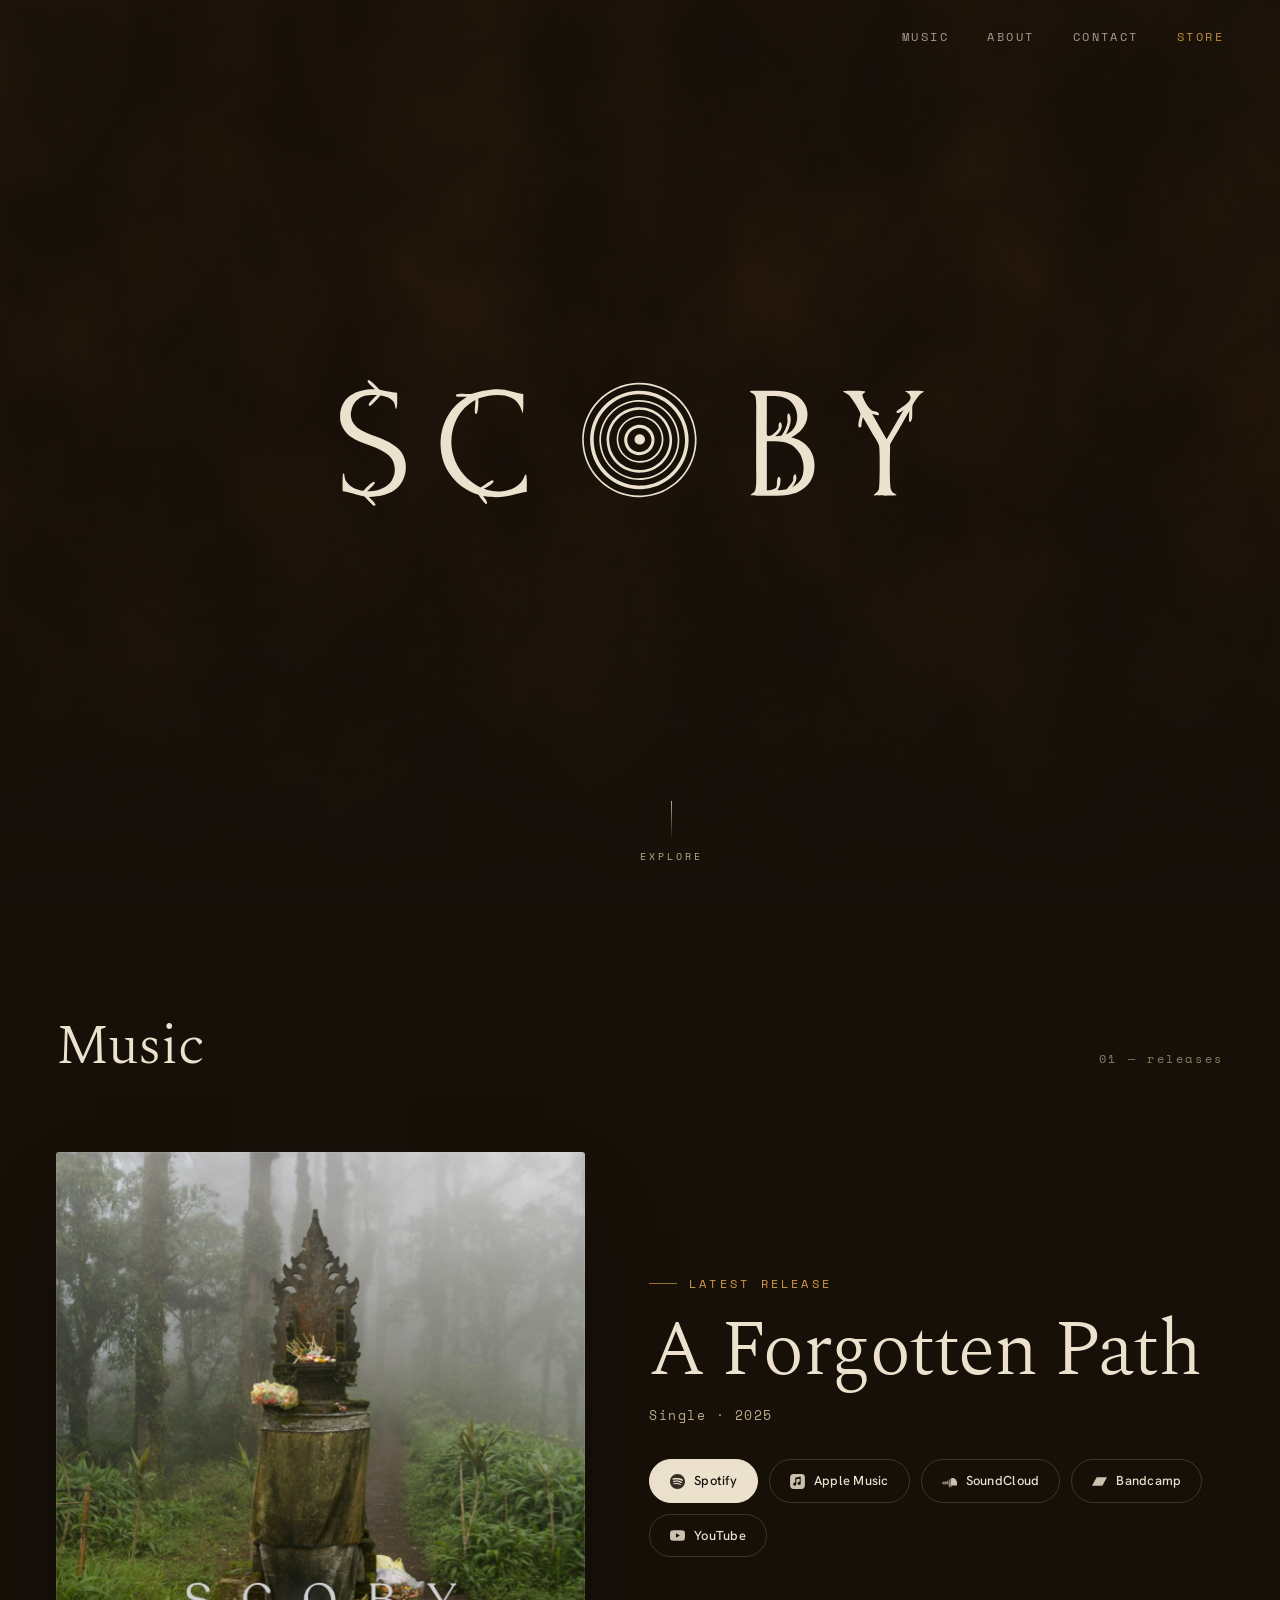
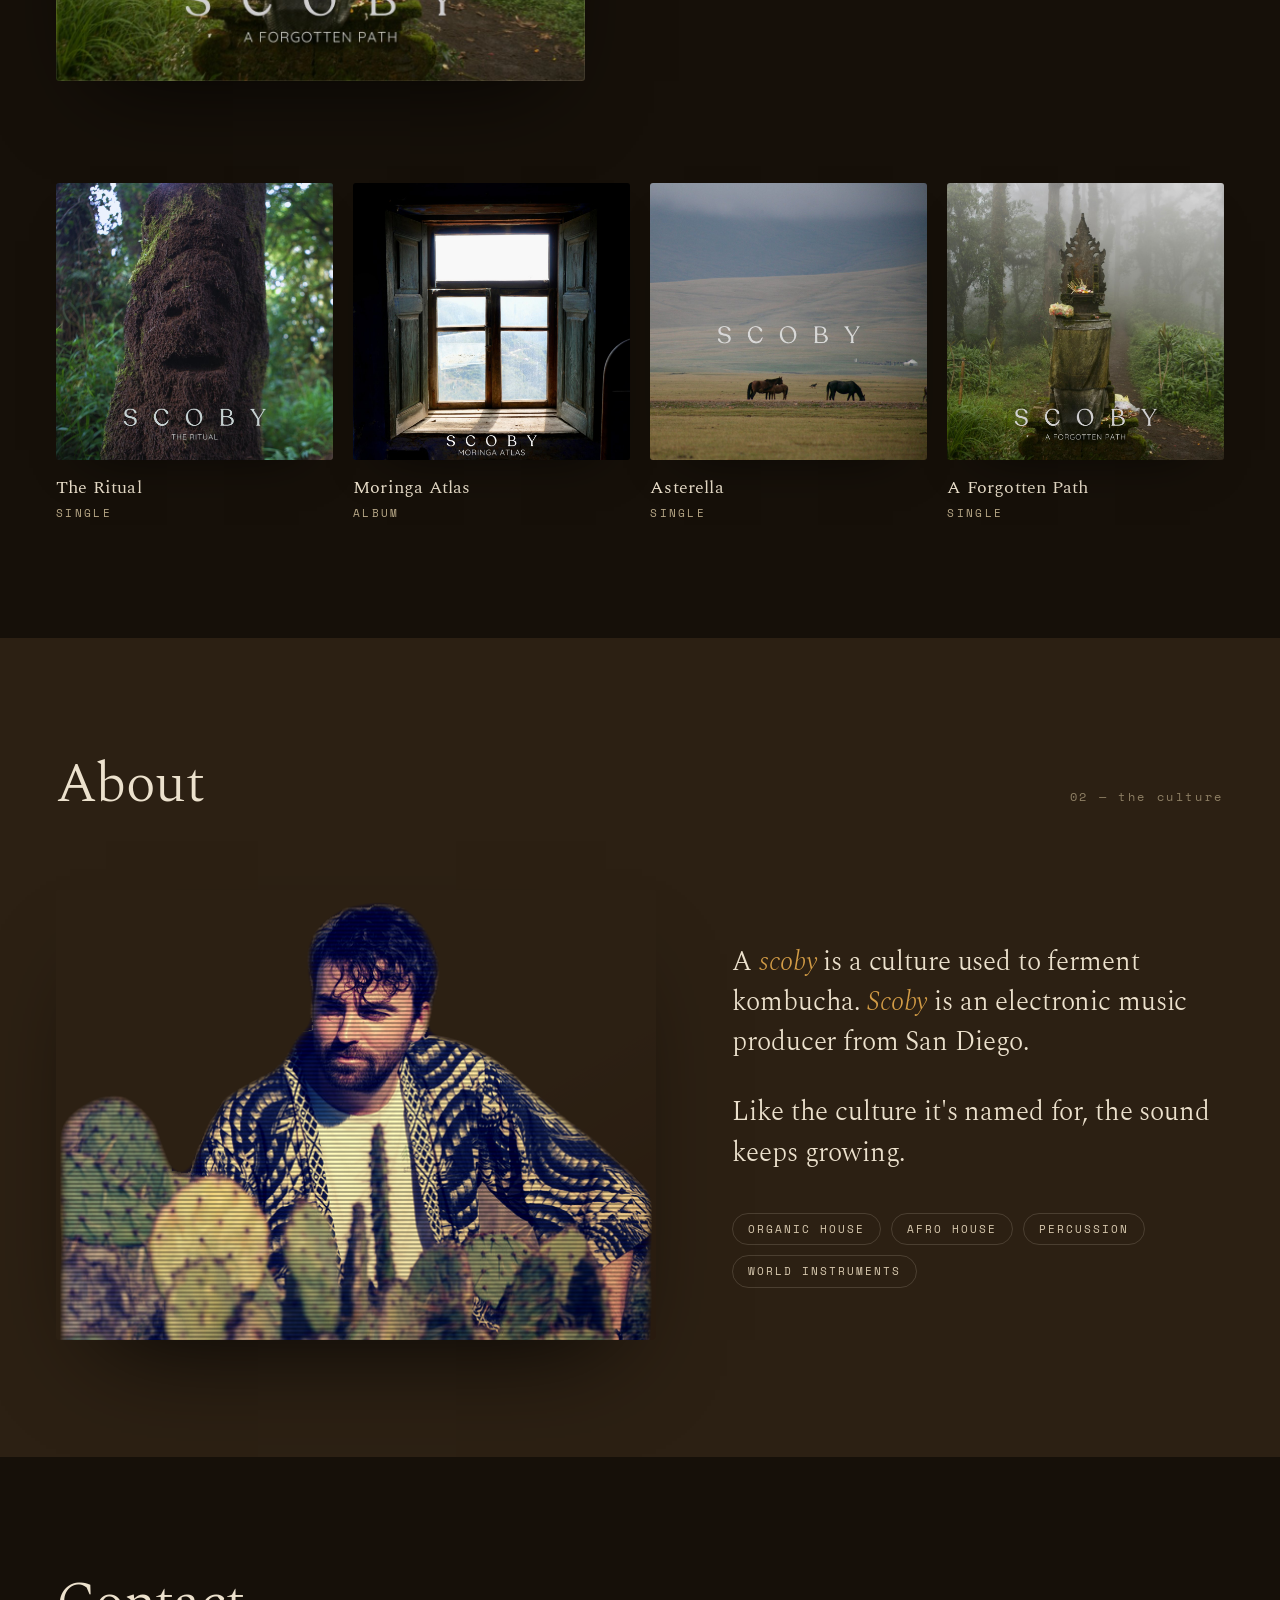
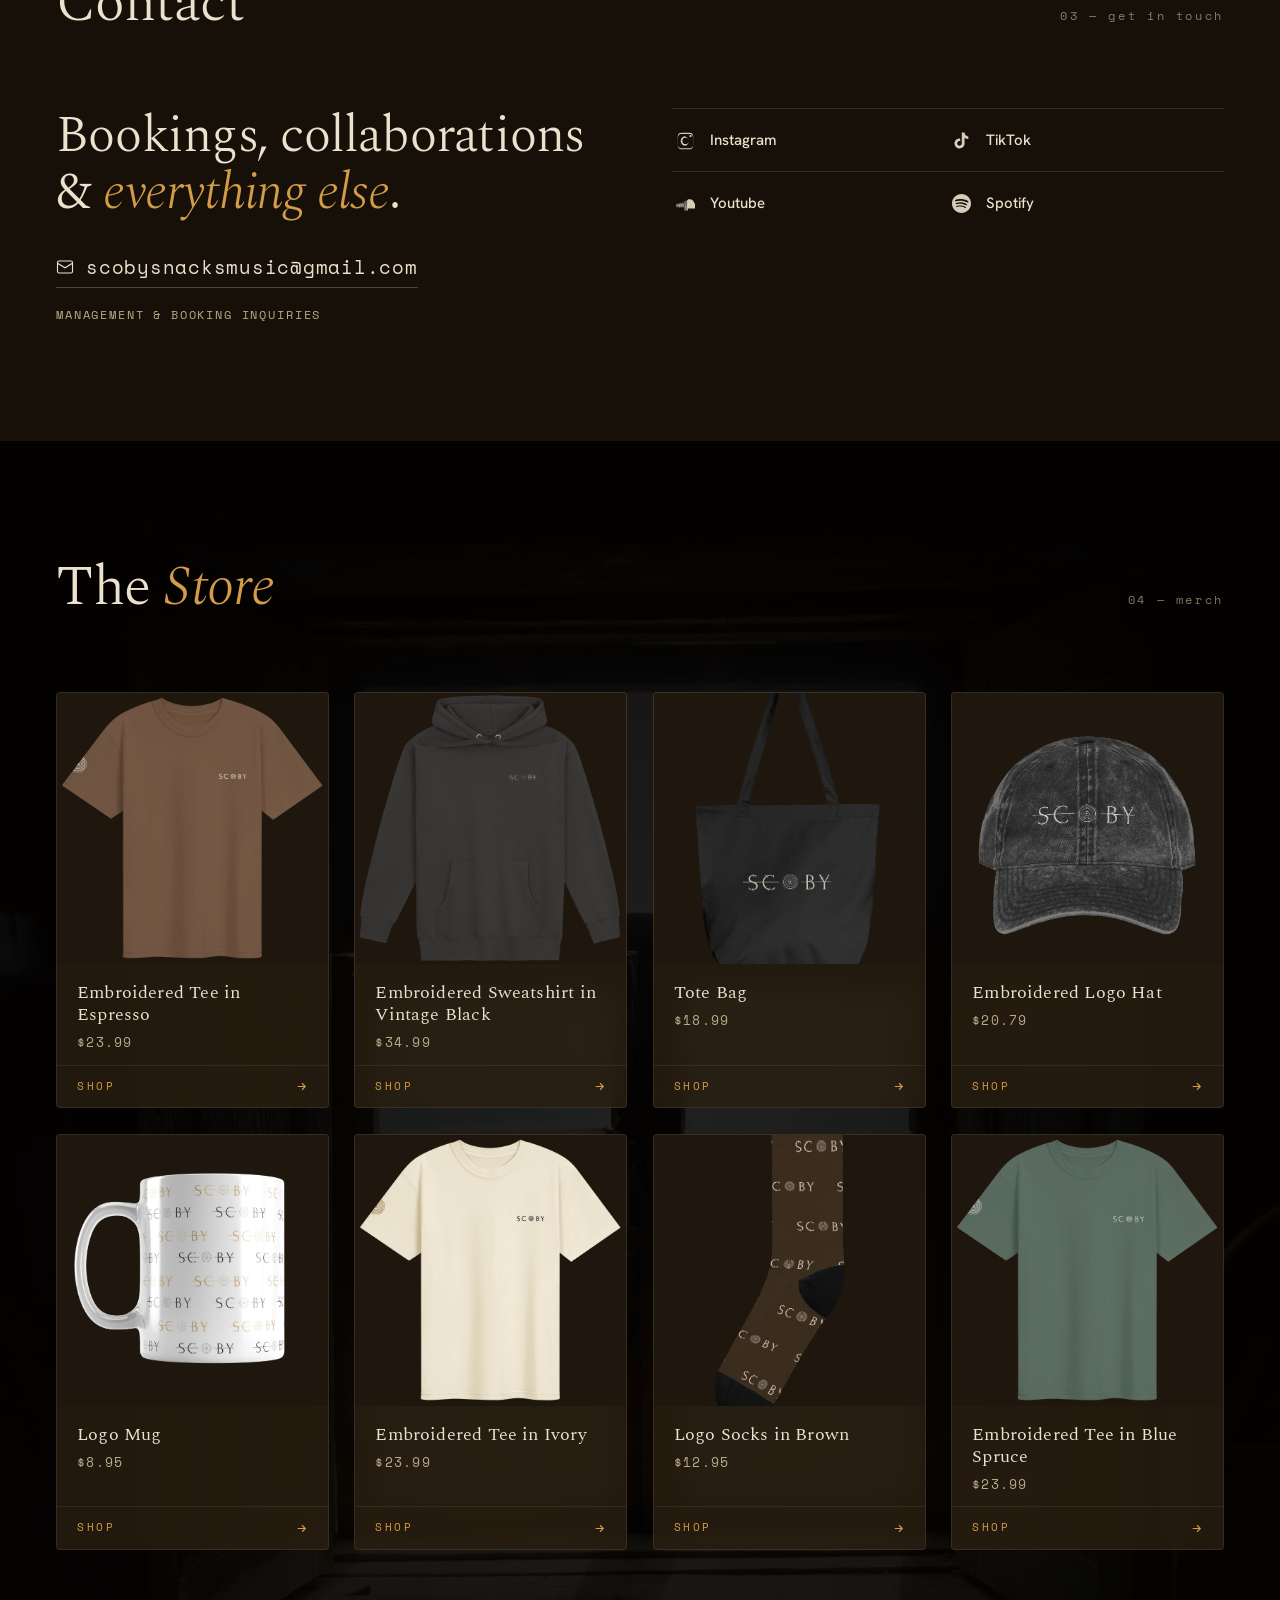
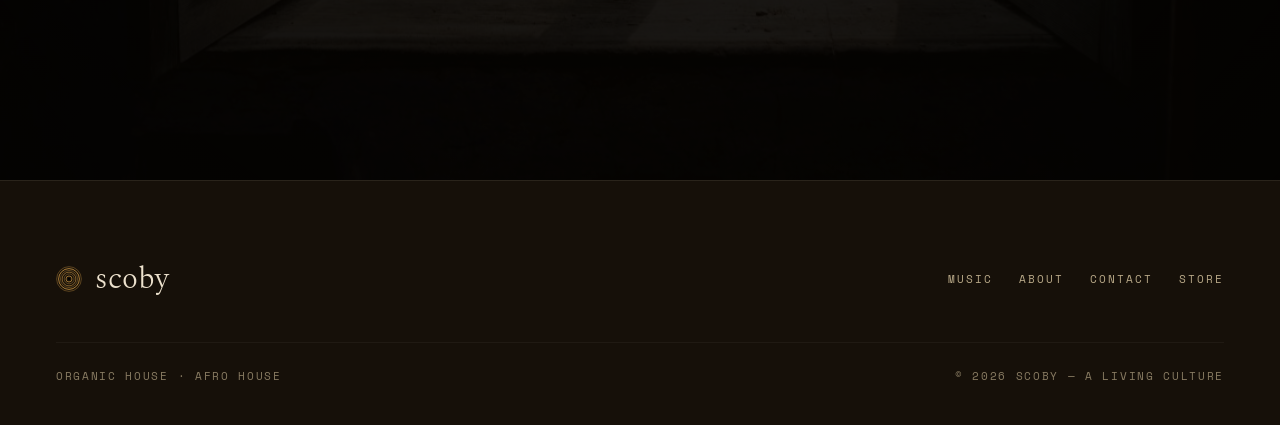
==== commit e2bbf45e: "hero texture" ====
--- a/index.html
+++ b/index.html
@@ -41,6 +41,31 @@
 
 <!-- ====================== HERO ====================== -->
 <header class="hero" id="top">
+
+  <!-- crawling fractal background — sits behind wordmark -->
+  <div class="hero-fractal" aria-hidden="true">
+    <svg xmlns="http://www.w3.org/2000/svg" preserveAspectRatio="xMidYMid slice">
+      <defs>
+        <filter id="hf" x="0" y="0" width="100%" height="100%" color-interpolation-filters="sRGB">
+          <feTurbulence type="fractalNoise" baseFrequency="0.007 0.005" numOctaves="5" seed="4">
+            <animate attributeName="baseFrequency"
+              values="0.007 0.005; 0.010 0.007; 0.006 0.004; 0.009 0.006; 0.007 0.005"
+              dur="42s" repeatCount="indefinite"
+              calcMode="spline"
+              keySplines="0.45 0 0.55 1; 0.45 0 0.55 1; 0.45 0 0.55 1; 0.45 0 0.55 1"/>
+          </feTurbulence>
+          <!-- map noise to warm dark amber tones matching --loam palette -->
+          <feColorMatrix type="matrix"
+            values="0.20 0 0 0 0.06
+                    0.12 0 0 0 0.03
+                    0.04 0 0 0 0.01
+                    0    0 0 1 0"/>
+        </filter>
+      </defs>
+      <rect width="100%" height="100%" filter="url(#hf)"/>
+    </svg>
+  </div>
+
   <div class="hero-mark">
     <div class="ripple-field" id="rippleField" aria-hidden="true"></div>
     <div class="wordmark" id="wordmark" style="--fg:#ece1cd;--bg:#161009; transform: translateX(30px);" role="img" aria-label="scoby">
@@ -176,9 +201,9 @@
     <div class="contact-inner">
       <div class="reveal">
         <p class="contact-lead">Bookings, collaborations &amp; <em>everything else</em>.</p>
-        <a class="contact-email" href="mailto:scobysnacksmusic@gmail.com">
+        <a class="contact-email" id="contactEmail" href="#">
           <svg width="18" height="18" viewBox="0 0 24 24" fill="none" stroke="currentColor" stroke-width="1.5"><rect x="2" y="4" width="20" height="16" rx="2"></rect><path d="m2 7 10 6 10-6"></path></svg>
-          <span>scobysnacksmusic@gmail.com</span>
+          <span id="contactEmailText"></span>
         </a>
         <div class="contact-note">Management &amp; booking inquiries</div>
       </div>
@@ -223,7 +248,7 @@
       </div>
     </div>
     <div class="store-cta-row reveal">
-      <a class="btn btn-outline" href="https://scoby-shop.fourthwall.com" target="_blank" rel="noopener">
+      <a class="btn btn-outline" href="https://shop.scobymusic.com" target="_blank" rel="noopener">
         View all products
         <svg viewBox="0 0 24 24"><path d="M5 12h14M13 6l6 6-6 6" fill="none" stroke="currentColor" stroke-width="2"/></svg>
       </a>
@@ -251,6 +276,18 @@
   </div>
 </footer>
 
+<script>
+  // email obfuscation — assembled at runtime so bots don't harvest plain text
+  (function() {
+    var u = ['scoby','snacks','music'].join('');
+    var d = ['gmail','.com'].join('');
+    var addr = u + '@' + d;
+    var el = document.getElementById('contactEmail');
+    var tx = document.getElementById('contactEmailText');
+    if (el) el.href = 'mai' + 'lto:' + addr;
+    if (tx) tx.textContent = addr;
+  })();
+</script>
 <script data-cfasync="false" src="/cdn-cgi/scripts/5c5dd728/cloudflare-static/email-decode.min.js"></script><script>
   // nav background on scroll
   const nav = document.getElementById('nav');
@@ -292,7 +329,7 @@
 <script>
   // Fourthwall merch — hardcoded for reliability (CORS blocks client-side API calls)
   (function initStore() {
-    const SHOP = 'https://scoby-shop.fourthwall.com';
+    const SHOP = 'https://shop.scobymusic.com';
     const grid = document.getElementById('merchGrid');
     if (!grid) return;
 
--- a/assets/site.css
+++ b/assets/site.css
@@ -102,6 +102,21 @@
   background: var(--loam);
 }
 
+/* crawling fractal background */
+.hero-fractal {
+  position: absolute;
+  inset: 0;
+  z-index: 0;
+  pointer-events: none;
+  opacity: 0.55;
+  -webkit-mask-image: linear-gradient(to bottom, black 50%, transparent 100%);
+  mask-image: linear-gradient(to bottom, black 50%, transparent 100%);
+}
+.hero-fractal svg { width: 100%; height: 100%; display: block; }
+@media (prefers-reduced-motion: reduce) {
+  .hero-fractal { display: none; }
+}
+
 .hero-eyebrow {
   font-family: var(--mono);
   font-size: clamp(10px, 1.1vw, 12.5px);
@@ -117,6 +132,7 @@
 /* ripple field + wordmark */
 .hero-mark {
   position: relative;
+  z-index: 1;
   display: flex;
   align-items: center;
   justify-content: center;
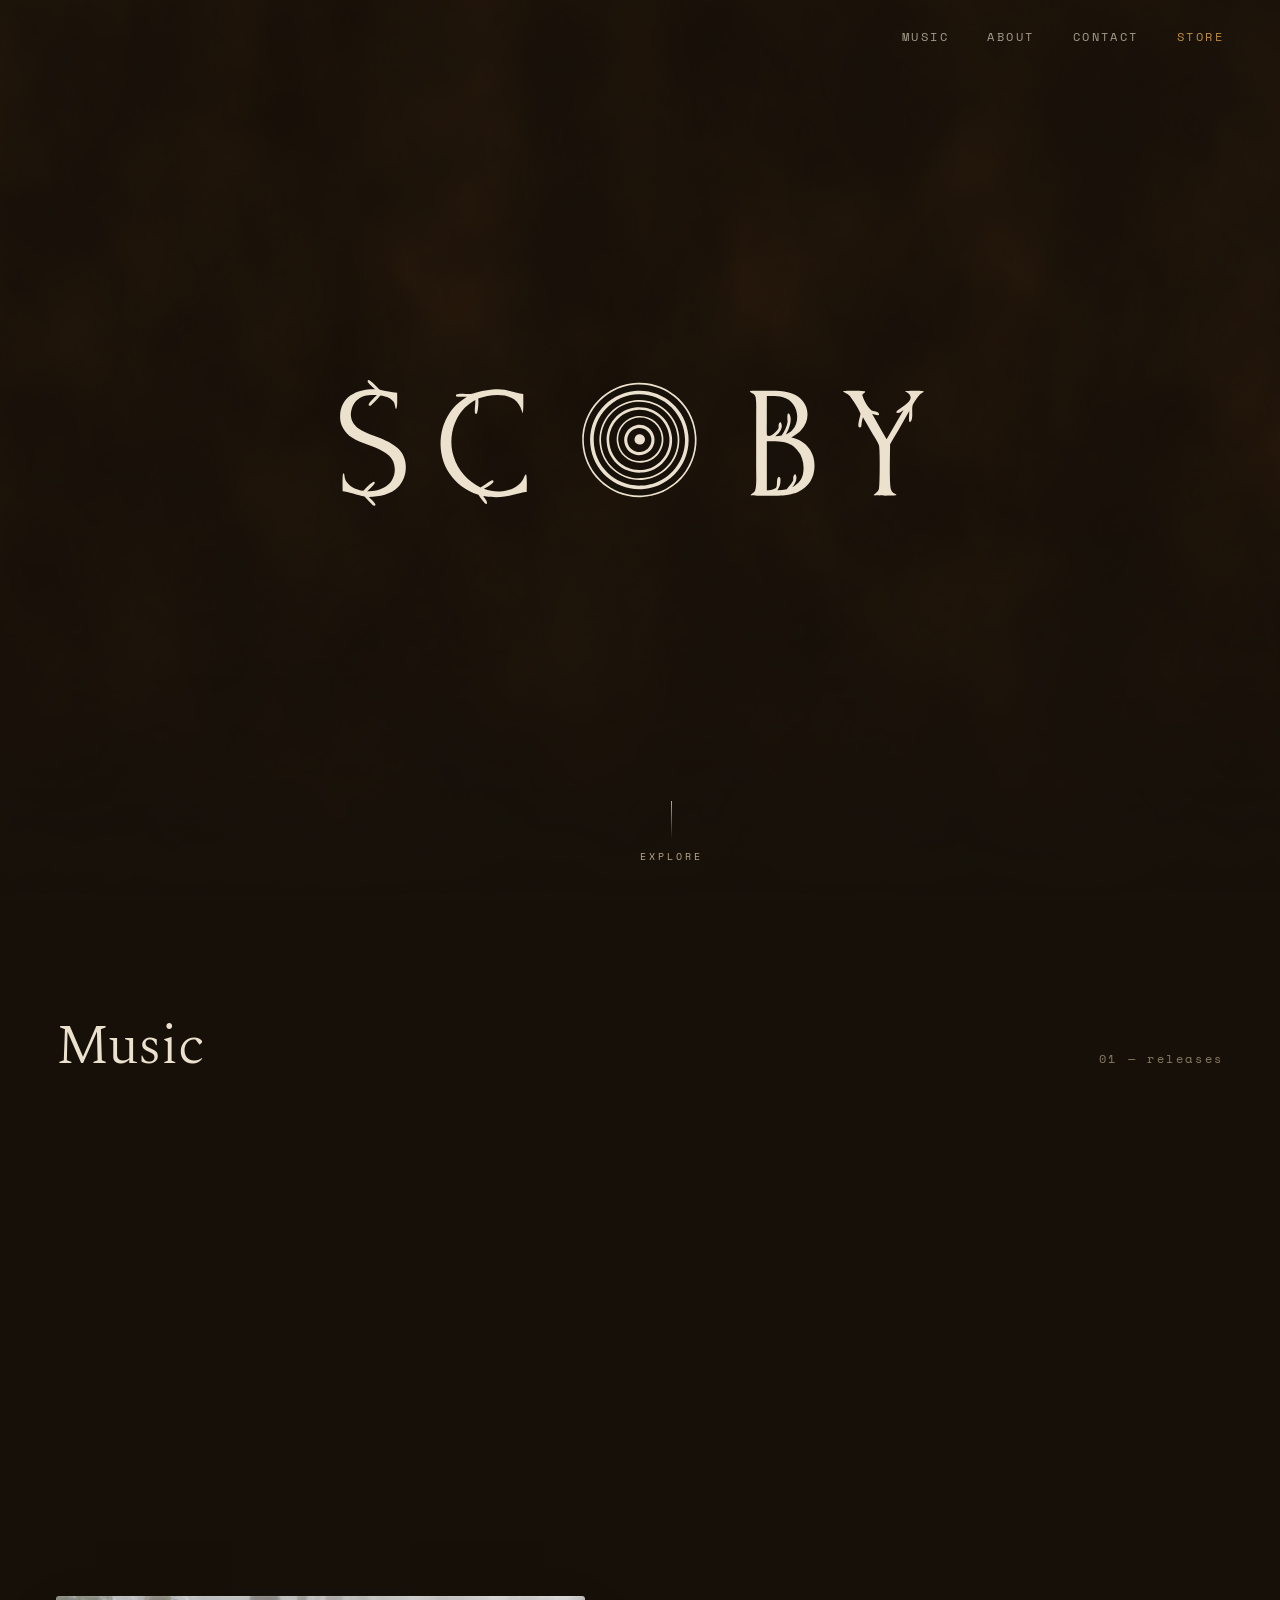
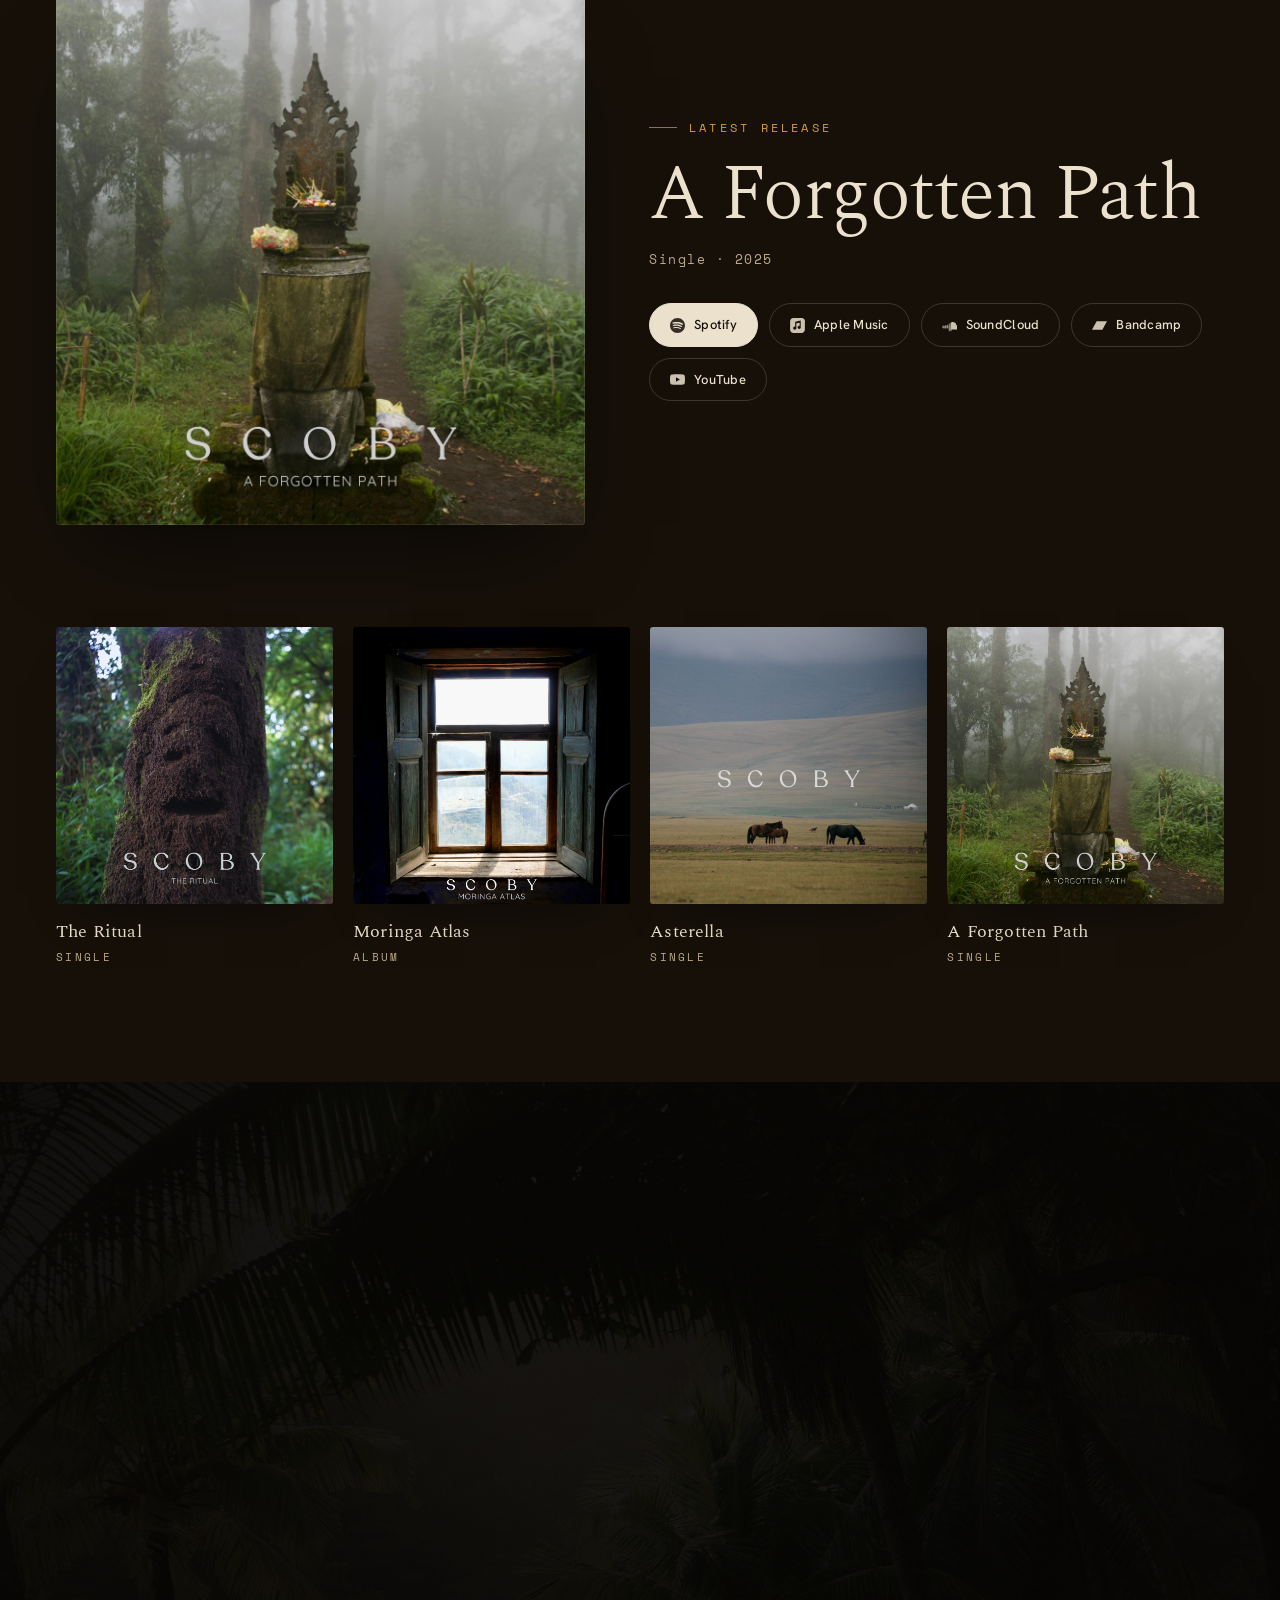
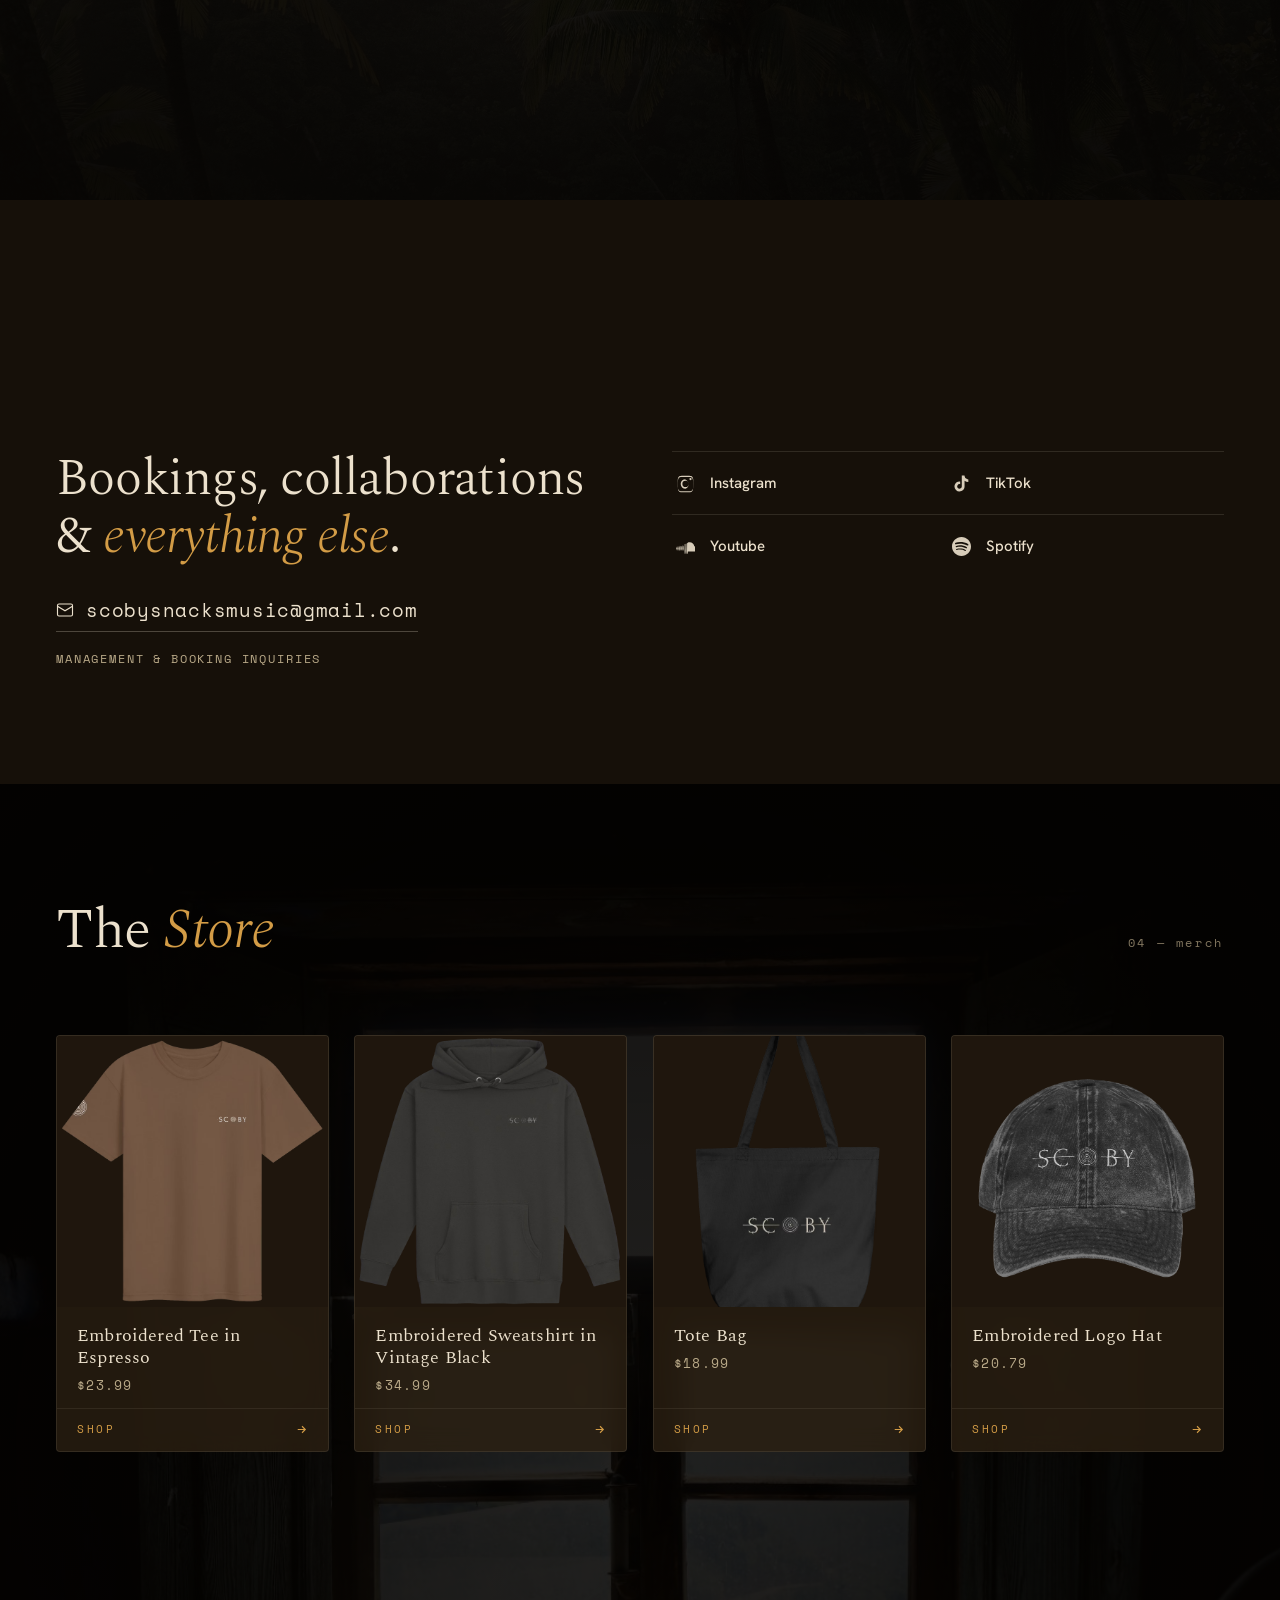
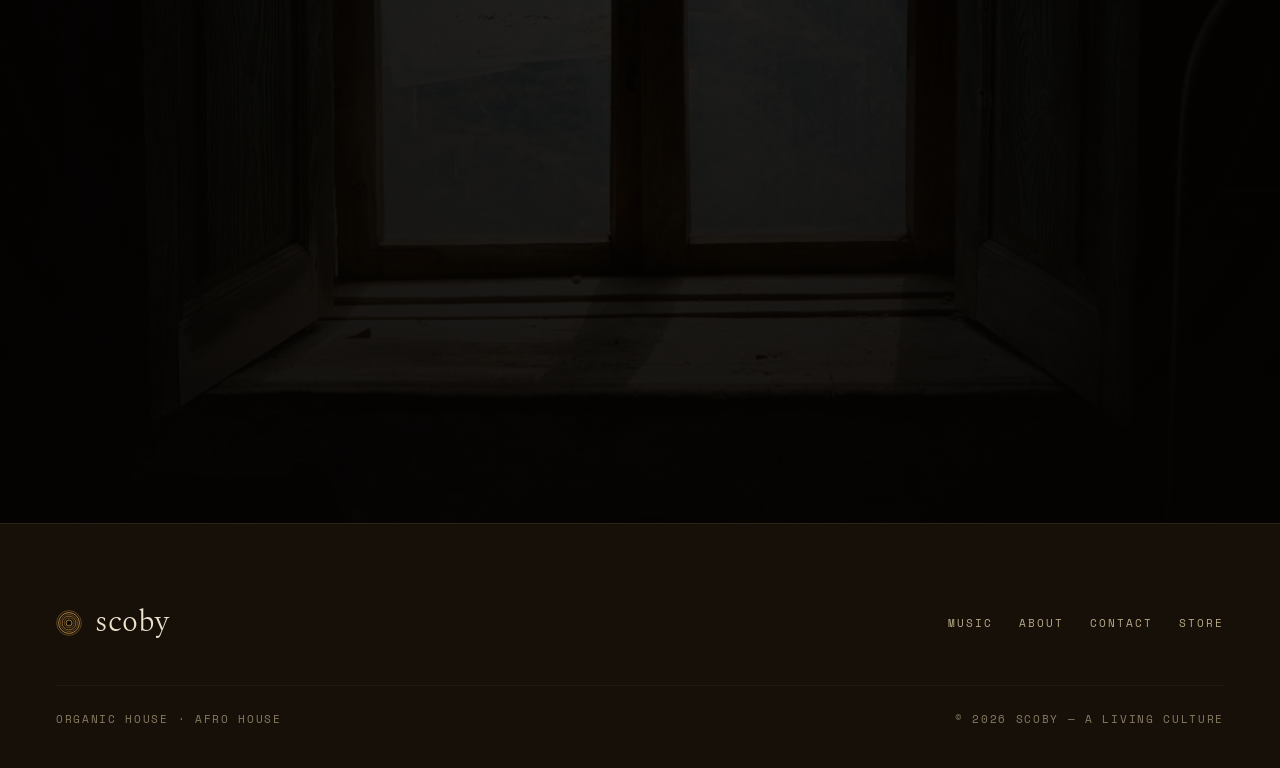
==== commit 9e8904dc: "About update" ====
--- a/index.html
+++ b/index.html
@@ -84,6 +84,16 @@
     <div class="s-head reveal">
       <h2>Music</h2>
       <div class="s-num">01 — releases</div>
+    </div>
+
+    <!-- spotify embed -->
+    <div class="spotify-embed reveal">
+      <iframe
+        src="https://open.spotify.com/embed/artist/4gDCBU4G6B8zIIvQwgx7DQ?utm_source=generator&theme=0"
+        allow="autoplay; clipboard-write; encrypted-media; fullscreen; picture-in-picture"
+        loading="lazy"
+        title="scoby on Spotify">
+      </iframe>
     </div>
 
     <!-- featured -->
@@ -168,6 +178,7 @@
 
 <!-- ====================== ABOUT ====================== -->
 <section class="s about" id="about">
+  <div class="about-bg"></div>
   <div class="s-wrap">
     <div class="s-head reveal">
       <h2>About</h2>
@@ -288,6 +299,7 @@
     if (tx) tx.textContent = addr;
   })();
 </script>
+
 <script data-cfasync="false" src="/cdn-cgi/scripts/5c5dd728/cloudflare-static/email-decode.min.js"></script><script>
   // nav background on scroll
   const nav = document.getElementById('nav');
@@ -323,6 +335,8 @@
     });
   }, { threshold: 0.12, rootMargin: '0px 0px -8% 0px' });
   document.querySelectorAll('.reveal').forEach((el) => io.observe(el));
+
+
 </script>
 
 
--- a/assets/site.css
+++ b/assets/site.css
@@ -461,7 +461,30 @@
 /* ============================================================
    ABOUT
    ============================================================ */
-.about { background: var(--bark); }
+.about {
+  position: relative;
+  overflow: hidden;
+  padding-top: clamp(60px, 9vh, 110px);
+  padding-bottom: clamp(60px, 9vh, 110px);
+}
+.about > .s-wrap {
+  position: relative;
+  z-index: 2;
+}
+.about-bg {
+  position: absolute; inset: 0;
+  background-image: url("photos/about-bg.jpg");
+  background-size: cover;
+  background-position: center 30%;
+  filter: saturate(0.7) contrast(1.05) brightness(0.22);
+}
+.about-bg::after {
+  content: "";
+  position: absolute; inset: 0;
+  background:
+    radial-gradient(80% 80% at 50% 50%, transparent, color-mix(in srgb, var(--bark) 80%, transparent)),
+    linear-gradient(color-mix(in srgb, var(--bark) 50%, transparent), color-mix(in srgb, var(--loam) 70%, transparent));
+}
 .about-grid {
   display: grid;
   grid-template-columns: 1fr minmax(0, 0.82fr);
@@ -470,21 +493,13 @@
 }
 .about-photo {
   position: relative;
-  border-radius: 3px;
-  overflow: hidden;
-  box-shadow: 0 50px 100px -50px rgba(0,0,0,0.9);
+  max-width: 75%;
+  margin-left: 70px;
 }
 .about-photo img {
   width: 100%;
-  aspect-ratio: 4 / 3;
-  object-fit: cover;
-  filter: saturate(0.94) contrast(1.04);
-}
-.about-photo::after {
-  content: "";
-  position: absolute; inset: 0;
-  background: linear-gradient(150deg, transparent 55%, color-mix(in srgb, var(--mother) 30%, transparent));
-  mix-blend-mode: multiply;
+  display: block;
+  filter: drop-shadow(0 20px 40px rgba(0,0,0,0.5));
 }
 .about-body p {
   font-family: var(--serif);
@@ -826,3 +841,19 @@
   .merch-grid { grid-template-columns: 1fr 1fr; gap: 12px; }
   .merch-name { font-size: 15px; }
 }
+
+/* ============================================================
+   SPOTIFY EMBED
+   ============================================================ */
+.spotify-embed {
+  margin-bottom: 64px;
+  border-radius: 14px;
+  overflow: hidden;
+}
+.spotify-embed iframe {
+  display: block;
+  width: 100%;
+  height: 380px;
+  border: 0;
+  border-radius: 14px;
+}
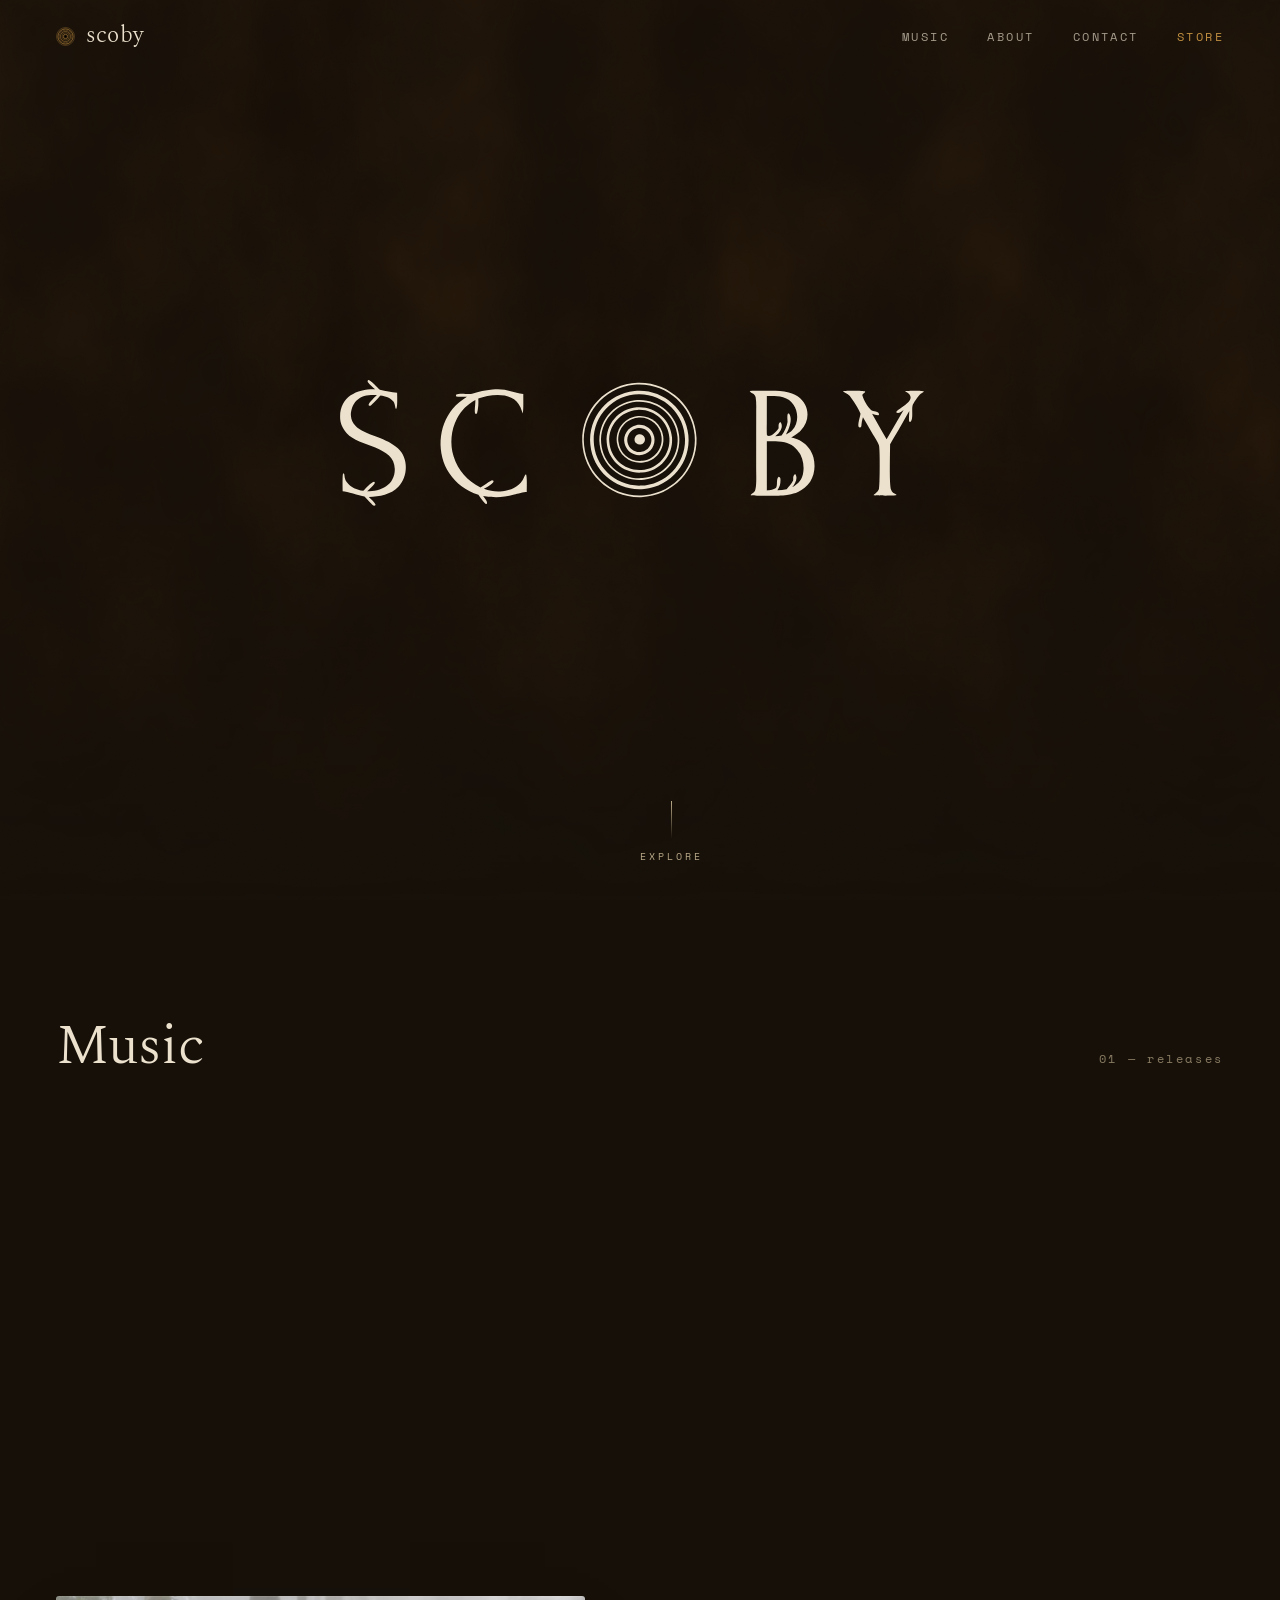
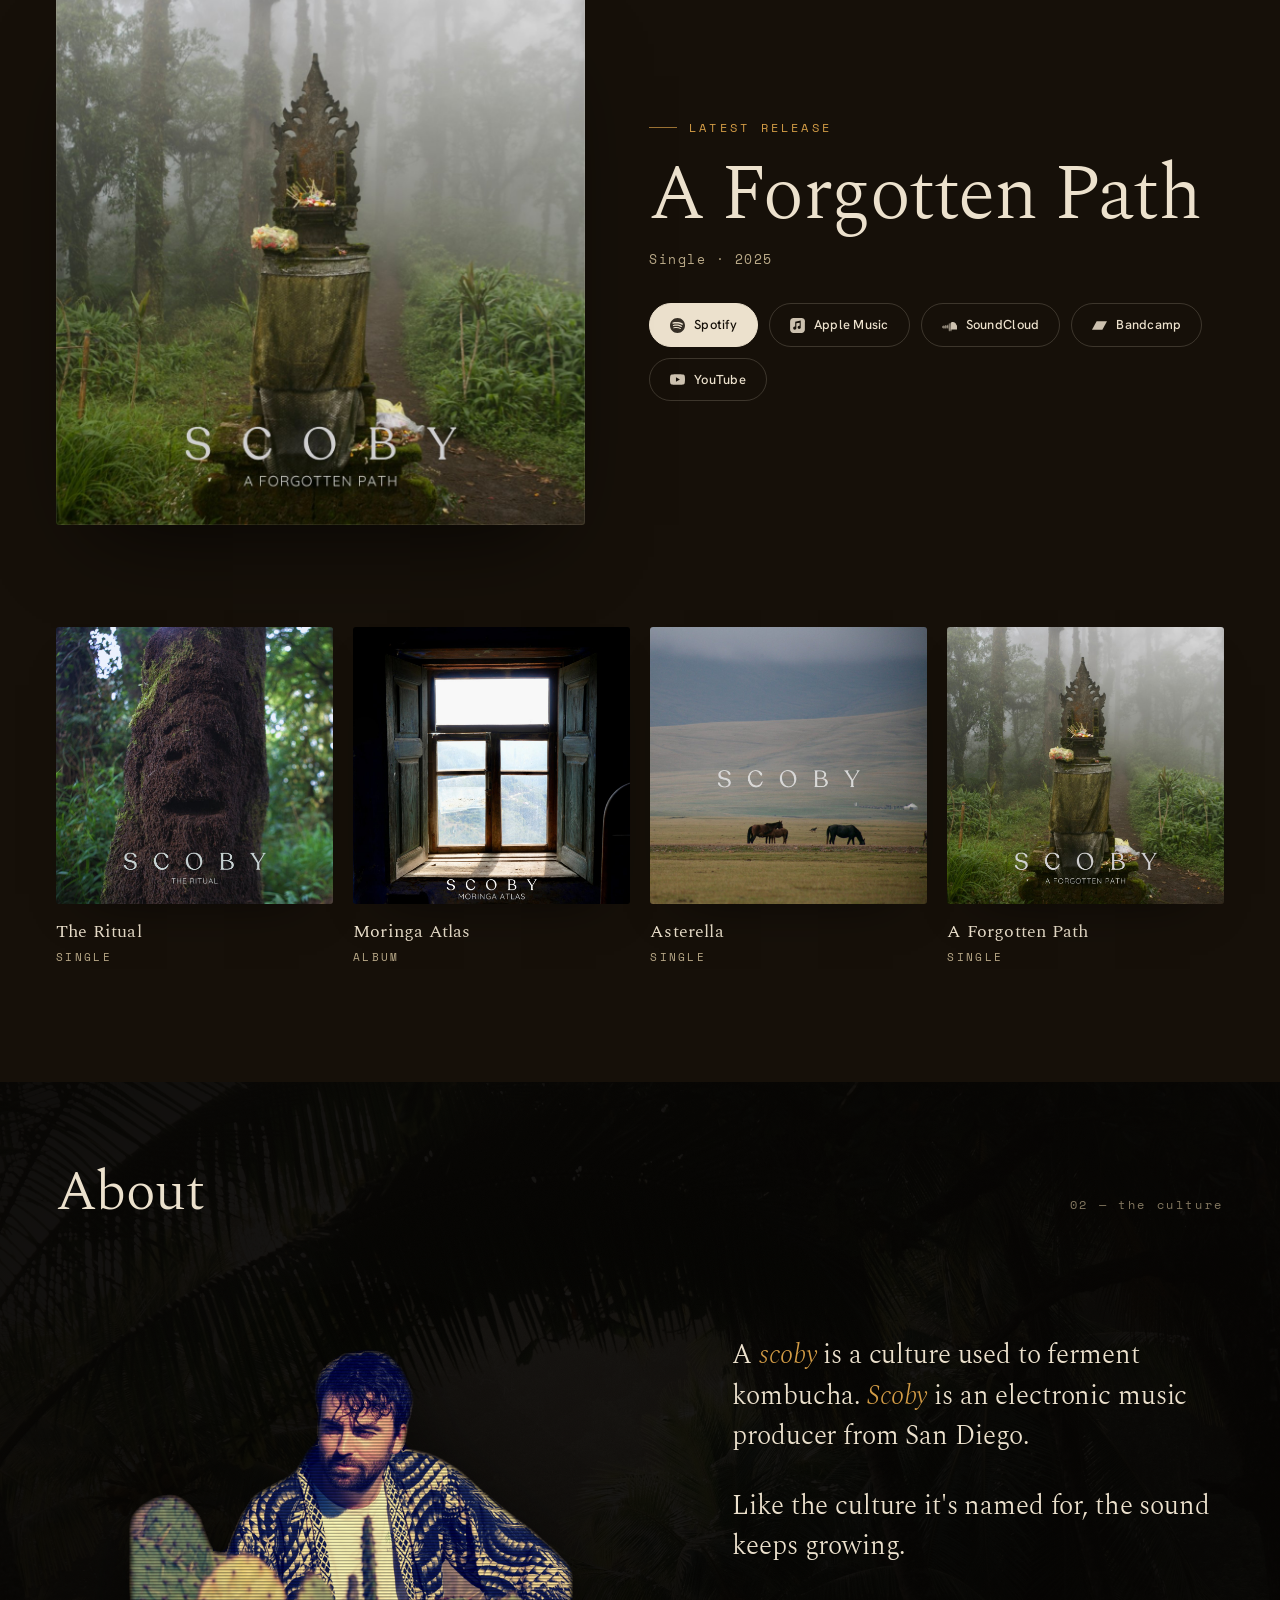
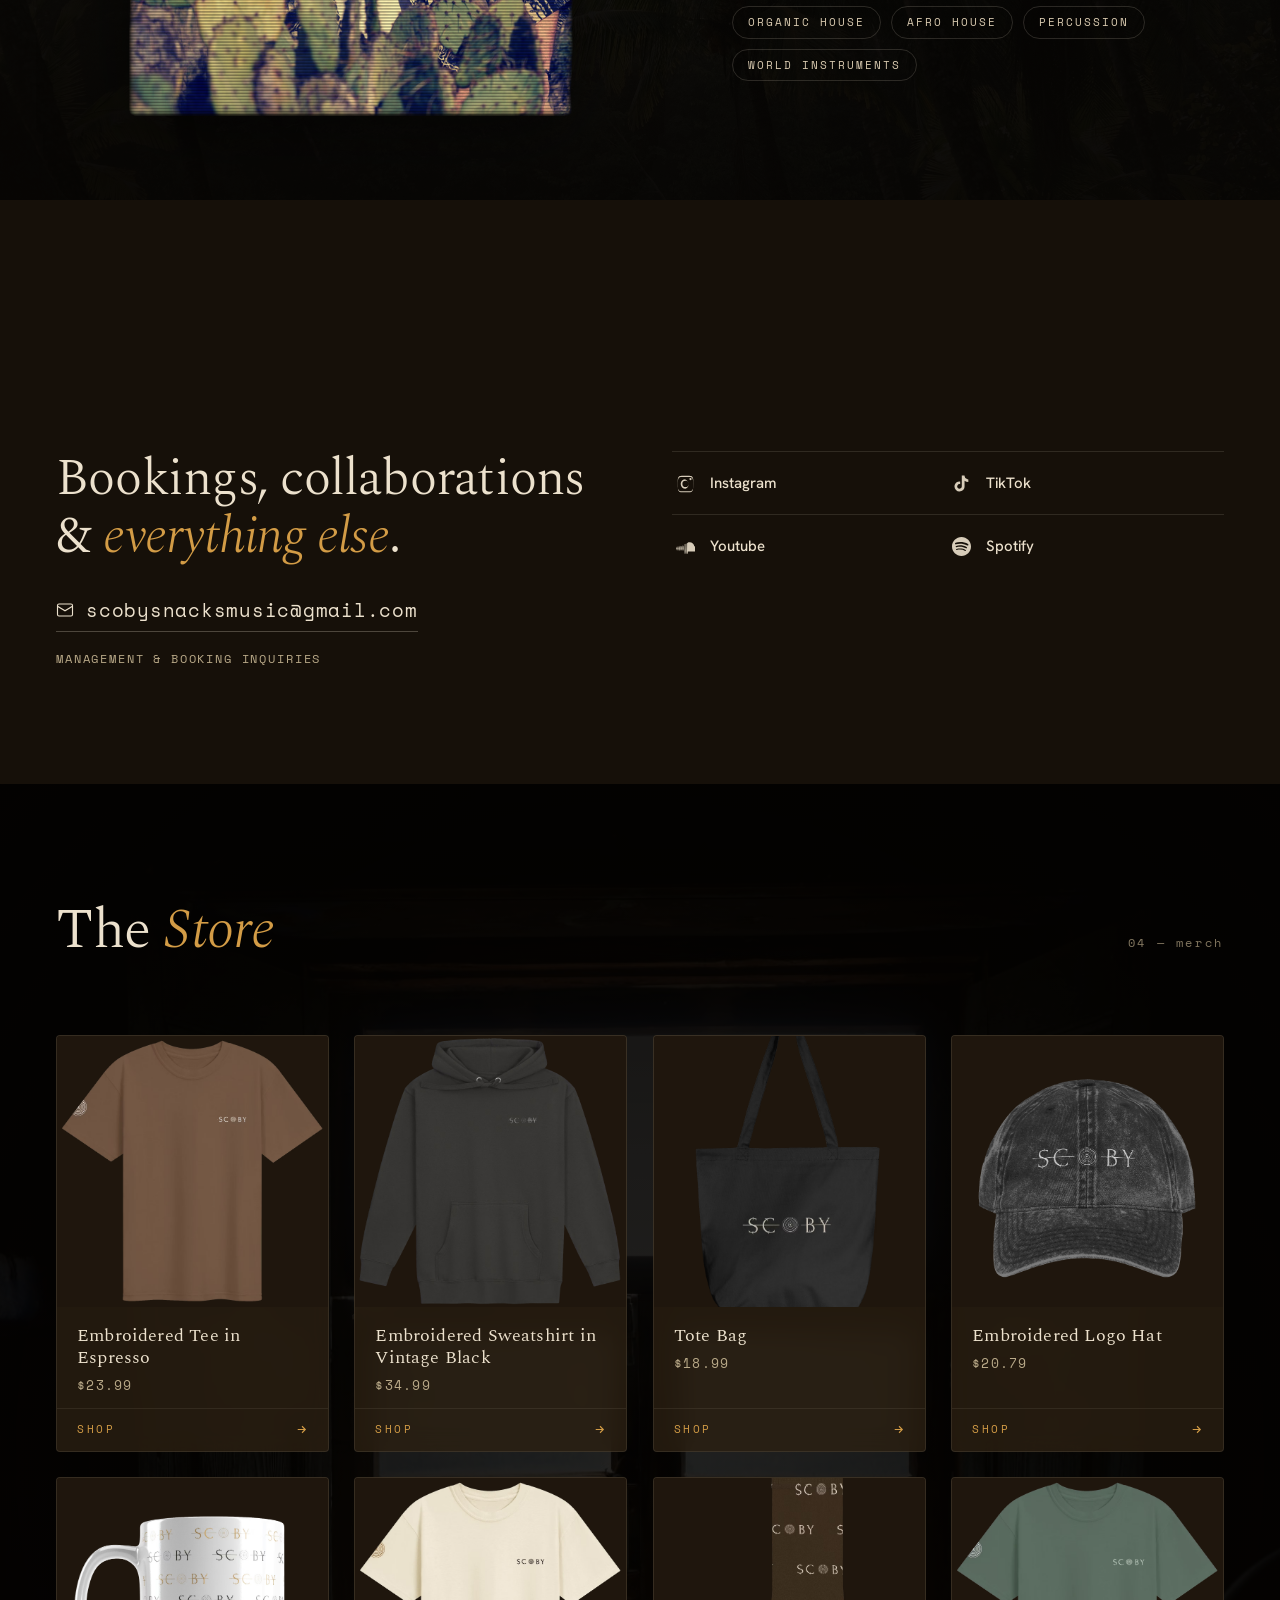
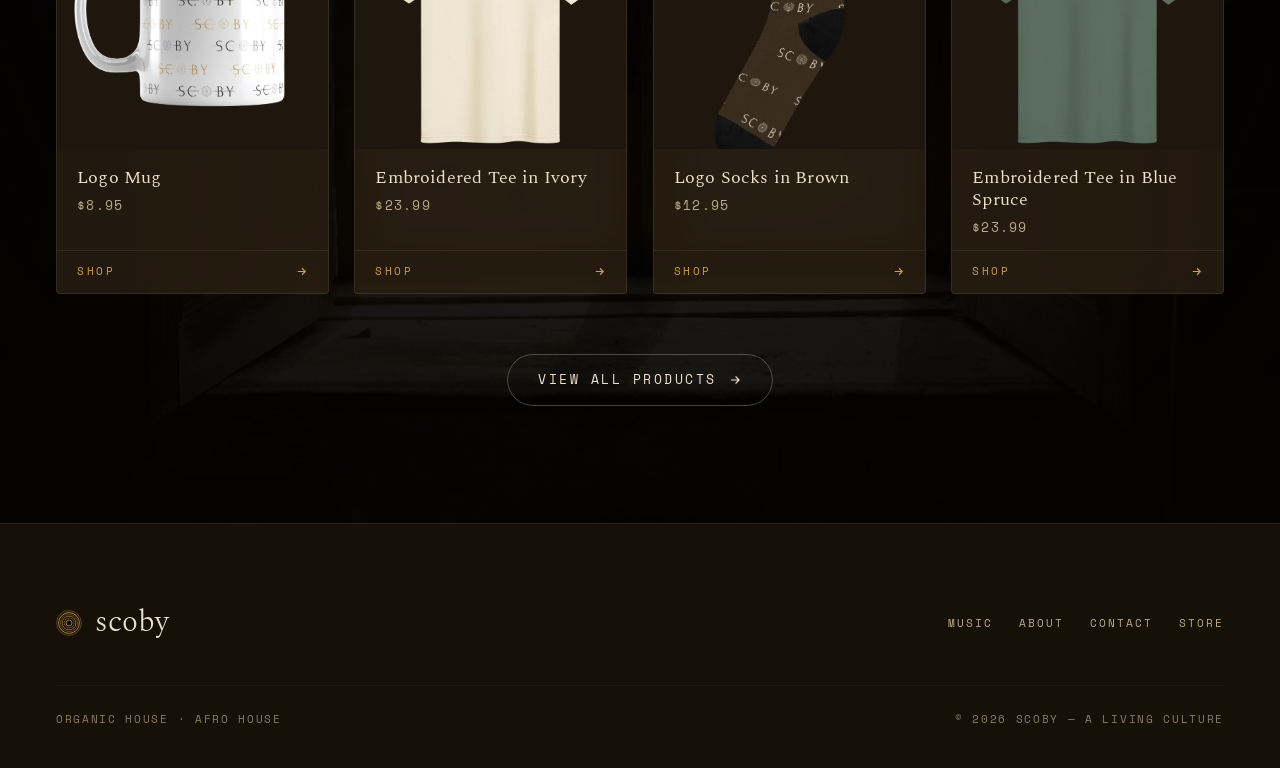
==== commit 25a5f248: "Site map, favicon" ====
--- a/index.html
+++ b/index.html
@@ -4,6 +4,9 @@
 <meta charset="UTF-8" />
 <meta name="viewport" content="width=device-width, initial-scale=1.0" />
 <title>scoby</title>
+<link rel="icon" href="assets/logo/favicon.svg" type="image/svg+xml" />
+<link rel="icon" href="favicon.ico" sizes="48x48" />
+<link rel="apple-touch-icon" href="assets/logo/favicon-48.png" />
 <link rel="stylesheet" href="assets/brand-tokens.css" />
 <link rel="stylesheet" href="assets/site.css" />
 <script>document.documentElement.classList.add('js');</script>
